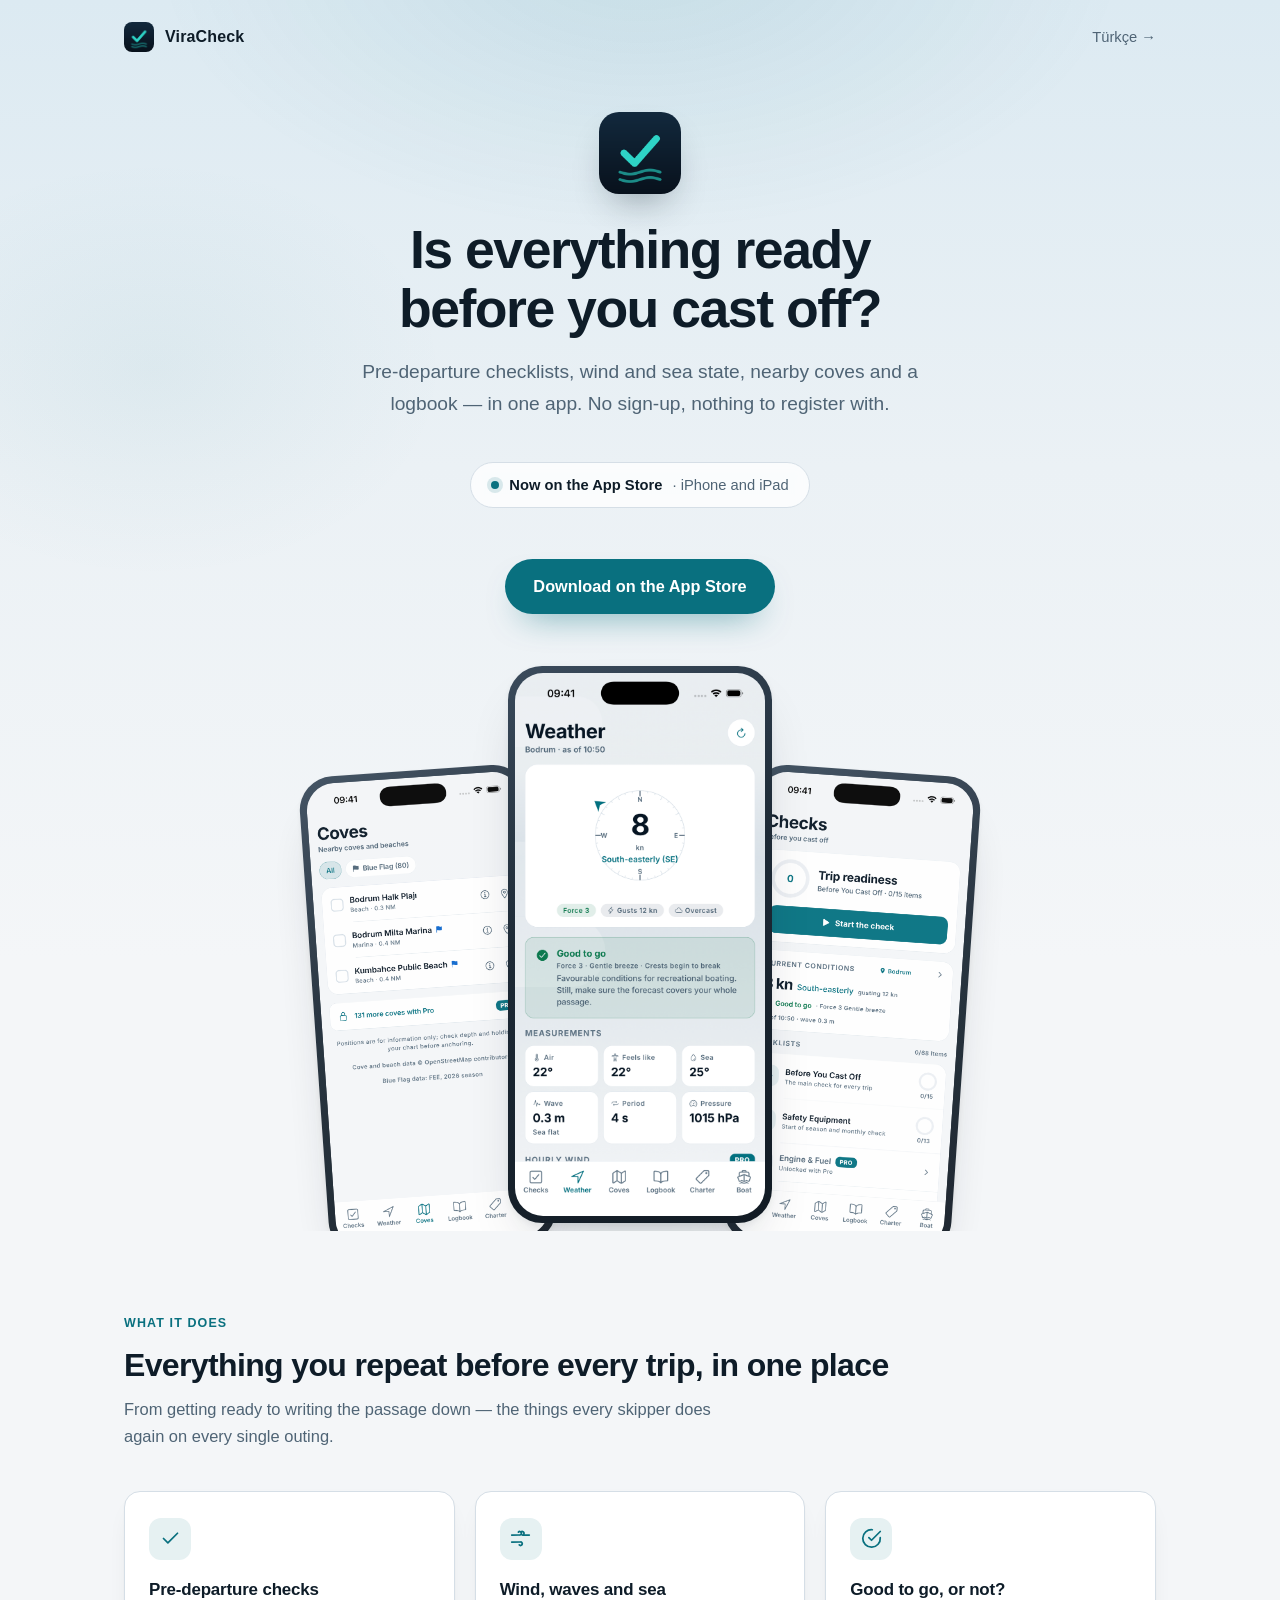
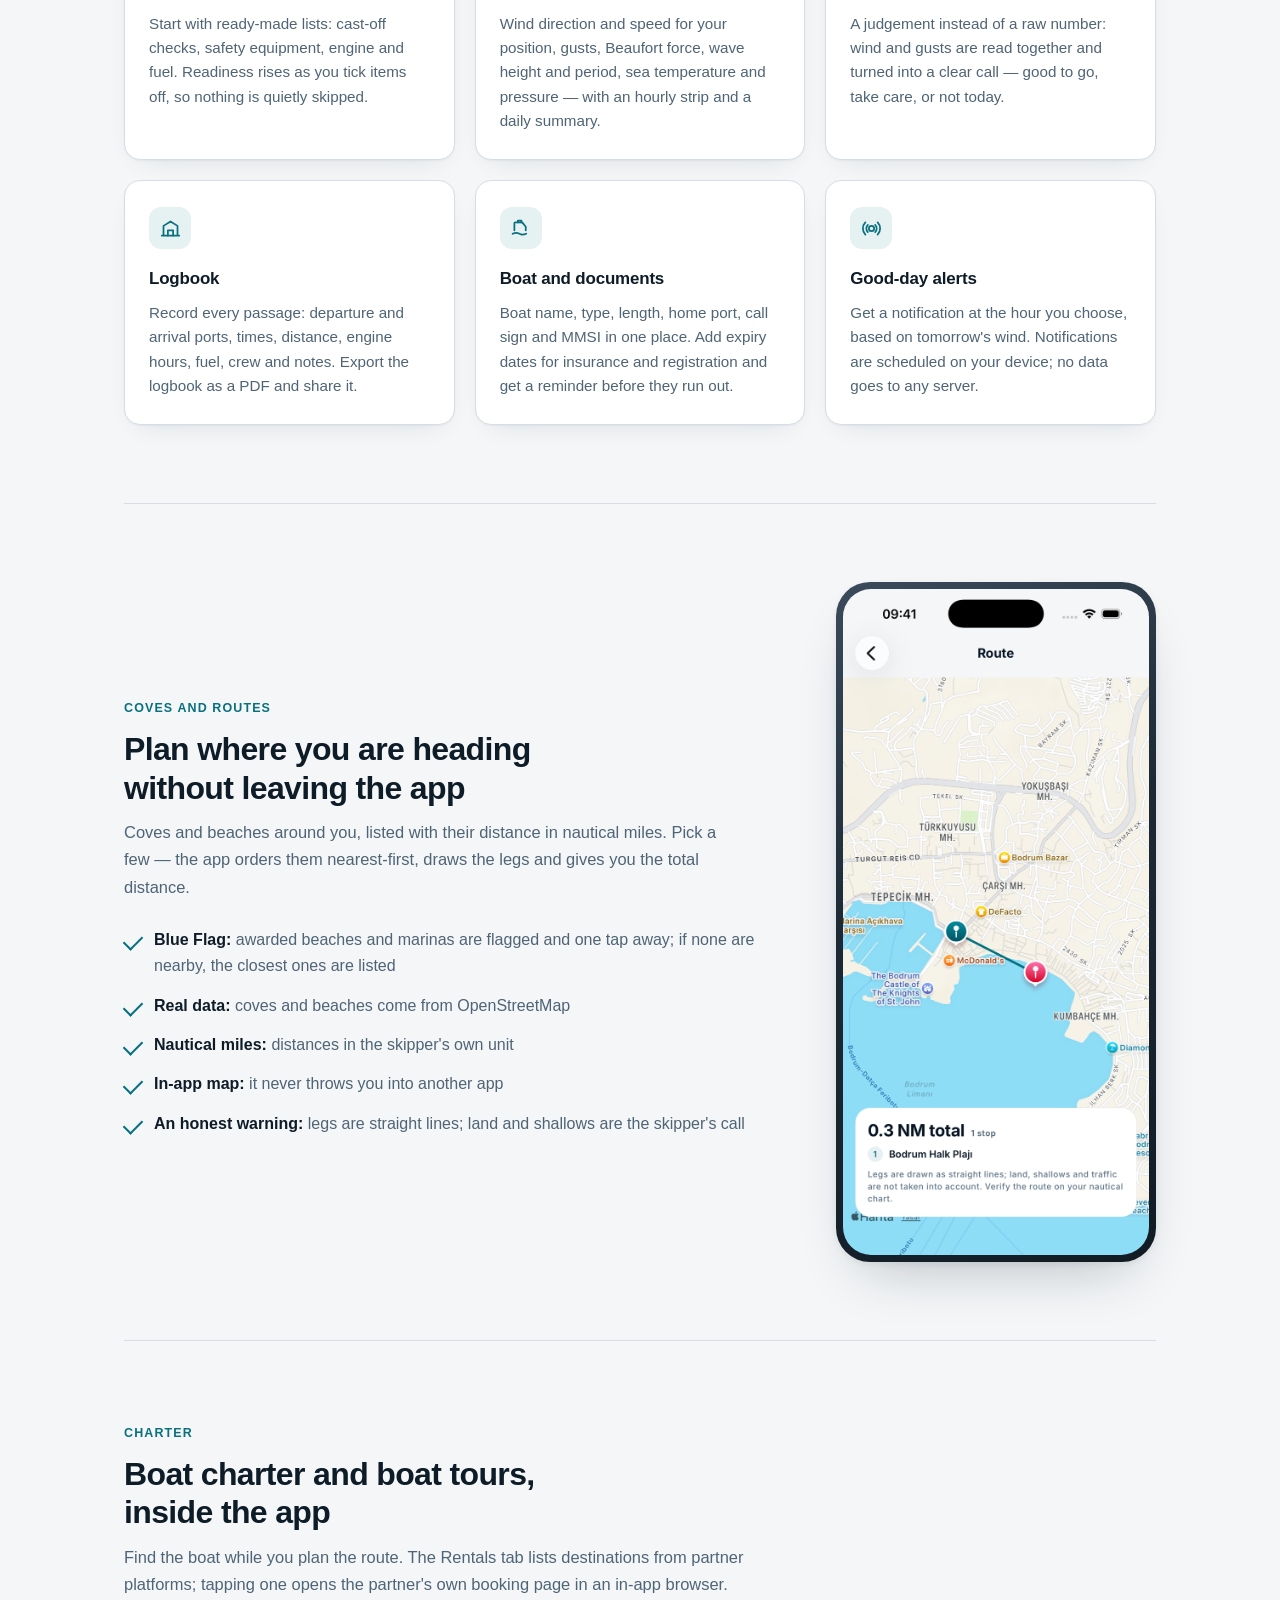
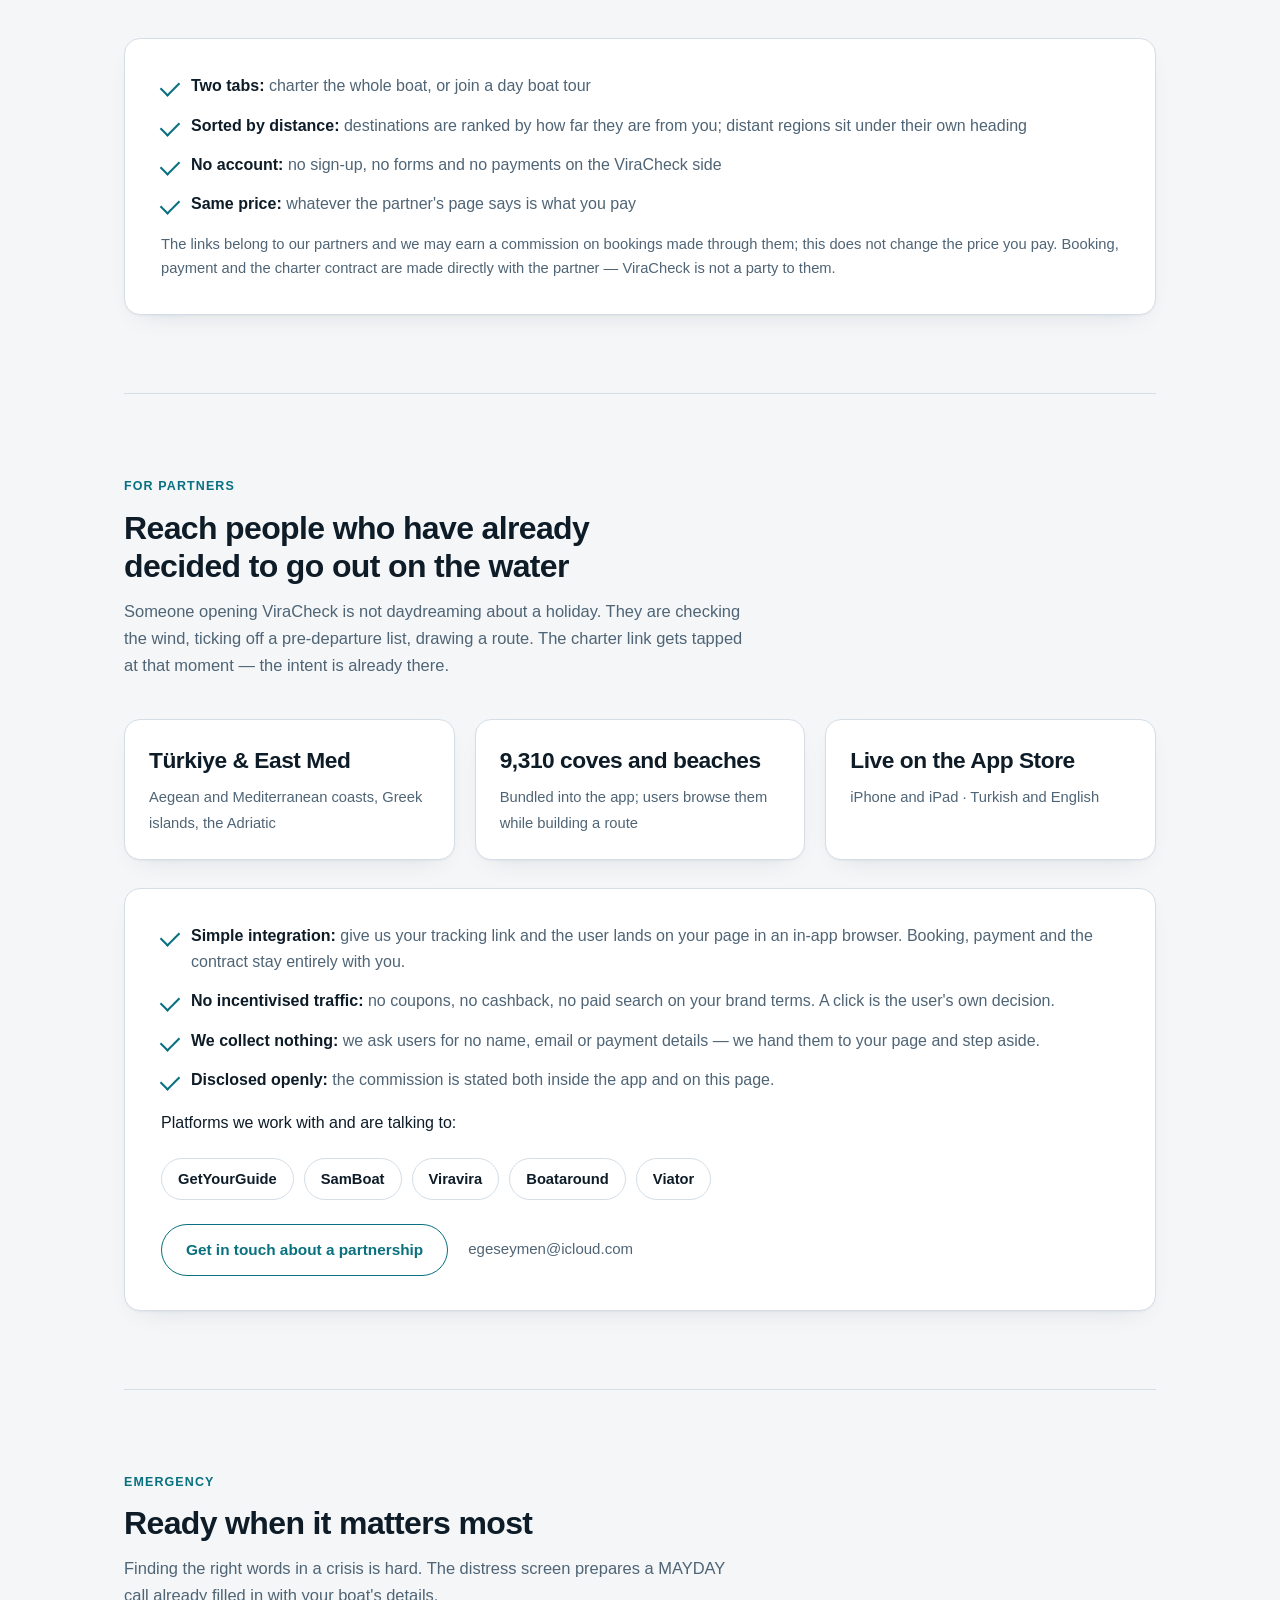
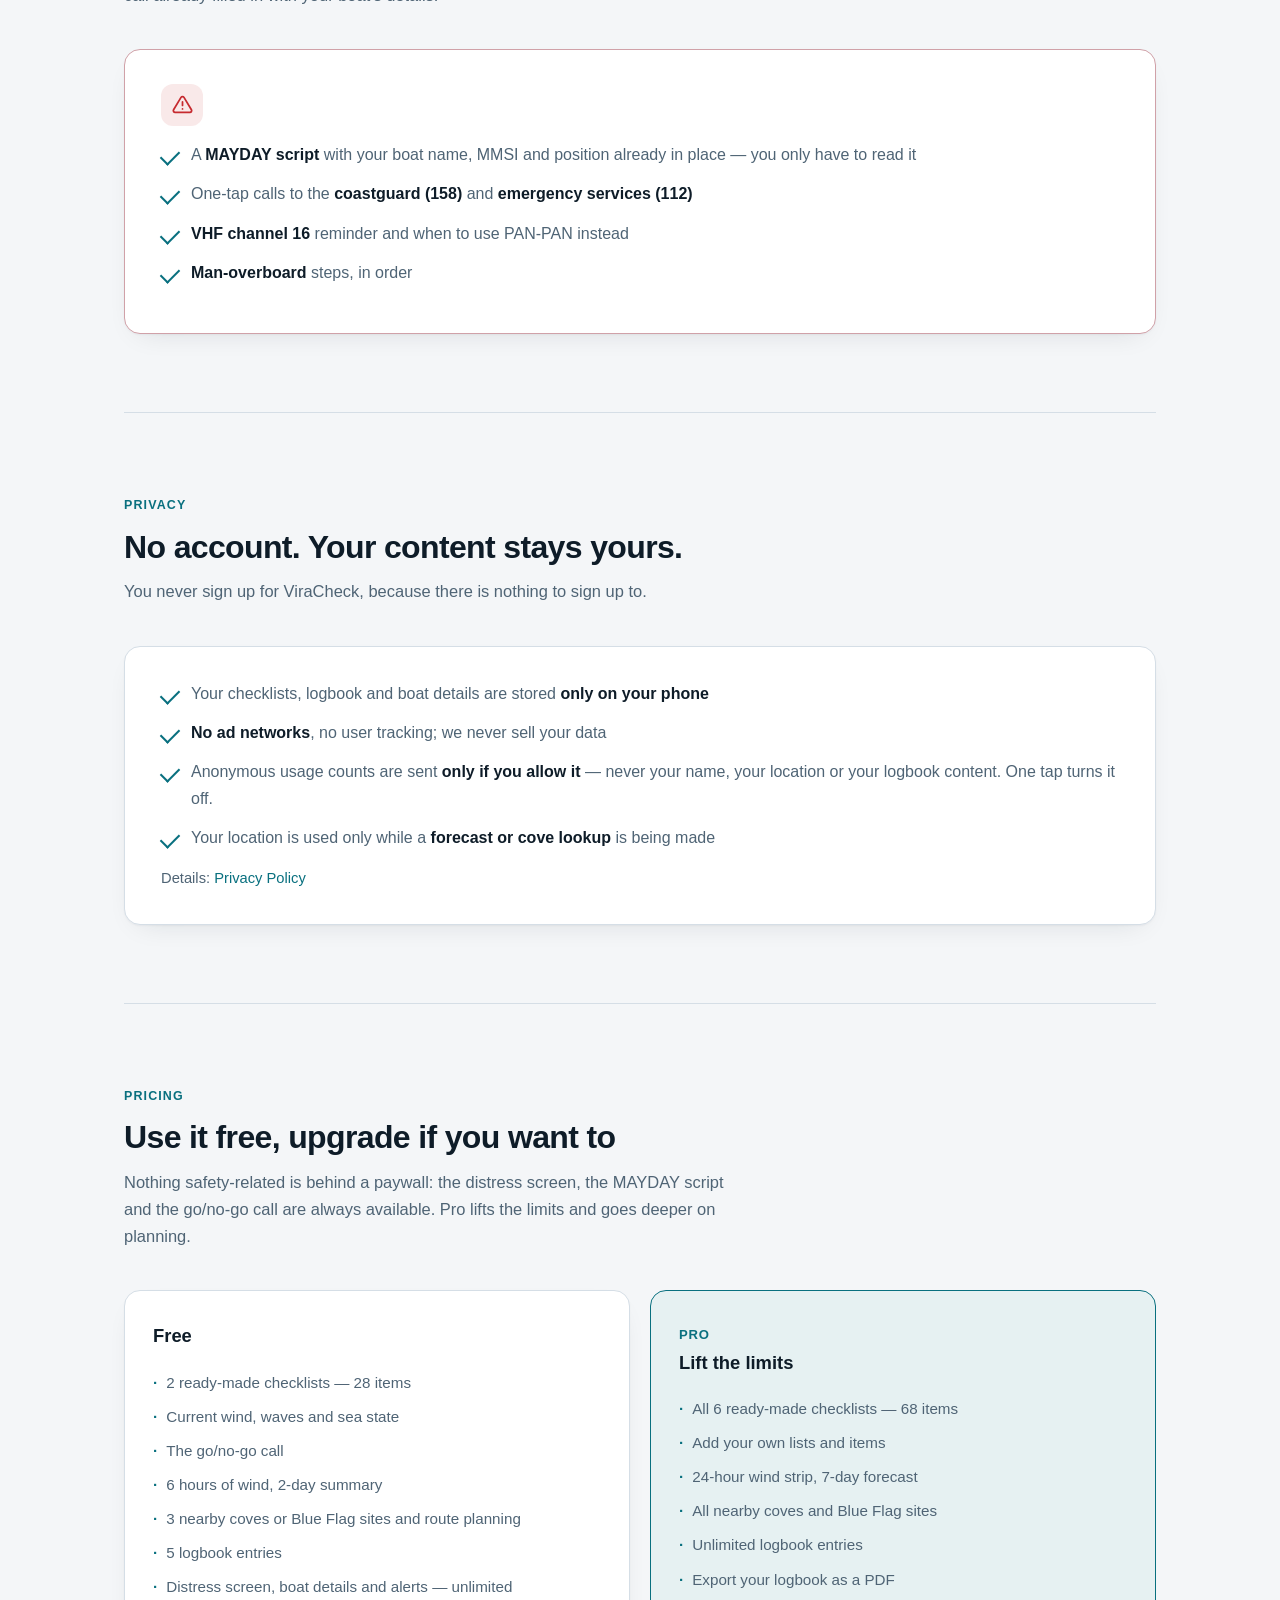
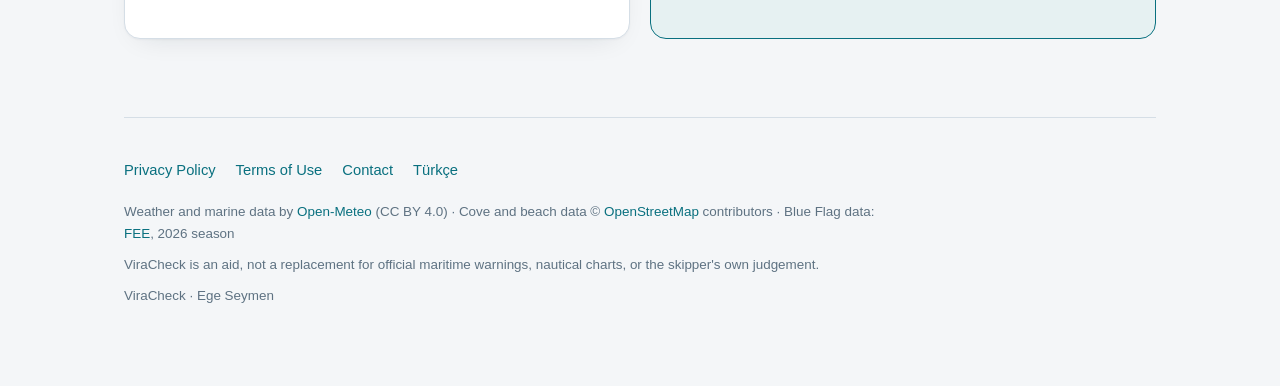
==== index-en.html @ 9d19cf75 "Site beyaz temaya geçti; kiralama canlı, iş ortaklığı bölümü eklendi Uygulamanın birincil teması art" ====
<!doctype html>
<html lang="en">
<head>
<meta charset="utf-8">
<meta name="viewport" content="width=device-width, initial-scale=1">
<title>ViraCheck — Your boating companion</title>
<meta name="description" content="Pre-departure checklists, wind and sea state, nearby coves, Blue Flag sites and a logbook. No account — your content stays on your device.">
<link rel="canonical" href="https://egesey.github.io/viracheck/index-en.html">
<link rel="icon" href="favicon.png" type="image/png">
<link rel="apple-touch-icon" href="icon.png">
<meta name="theme-color" content="#F4F6F8">
<!-- Impact iş ortağı ağı site doğrulaması. -->
<meta name='impact-site-verification' value='7d20c3fe-10fc-4278-ba26-3518eeddc6a9'>
<meta property="og:title" content="ViraCheck — Your boating companion">
<meta property="og:description" content="Is everything ready before you cast off? Checklists, marine weather, coves and a logbook.">
<meta property="og:type" content="website">
<meta property="og:url" content="https://egesey.github.io/viracheck/index-en.html">
<meta property="og:image" content="https://egesey.github.io/viracheck/icon.png">
<link rel="stylesheet" href="site.css?v=5">
</head>
<body>

<div class="hero">
  <div class="wrap">
    <nav class="nav">
      <span class="brand"><img src="icon.png" alt=""> ViraCheck</span>
      <a href="index.html">Türkçe →</a>
    </nav>

    <div class="hero-inner">
      <img class="mark" src="icon.png" alt="ViraCheck app icon" width="82" height="82">
      <h1>Is everything ready<br>before you cast off?</h1>
      <p class="lead">
        Pre-departure checklists, wind and sea state, nearby coves and a
        logbook — in one app. No sign-up, nothing to register with.
      </p>
      <p class="pill"><span class="dot"></span><b>Now on the App Store</b> · iPhone and iPad</p>
      <p><a class="store-btn" href="https://apps.apple.com/app/id6806044930">Download on the App Store</a></p>

      <div class="stage">
        <div class="phone side left">
          <img src="screens/en/koylar.png?v=2" alt="Coves screen listing nearby coves, beaches and Blue Flag marinas with distances" width="720" height="1565">
        </div>
        <div class="phone center">
          <img src="screens/en/hava.png" alt="Weather screen with the wind dial, Beaufort force and sea state" width="720" height="1565">
        </div>
        <div class="phone side right">
          <img src="screens/en/kontrol.png" alt="Checks screen showing trip readiness and checklists" width="720" height="1565">
        </div>
      </div>
    </div>
  </div>
</div>

<div class="wrap">

<section id="features">
  <p class="eyebrow">What it does</p>
  <h2>Everything you repeat before every trip, in one place</h2>
  <p class="sub">
    From getting ready to writing the passage down — the things every skipper
    does again on every single outing.
  </p>

  <div class="grid">
    <div class="feature">
      <div class="icon"><svg viewBox="0 0 24 24"><path d="M20 6 9 17l-5-5"/></svg></div>
      <h3>Pre-departure checks</h3>
      <p>
        Start with ready-made lists: cast-off checks, safety equipment, engine
        and fuel. Readiness rises as you tick items off, so nothing is quietly
        skipped.
      </p>
    </div>

    <div class="feature">
      <div class="icon"><svg viewBox="0 0 24 24"><path d="M9.6 4.6A2 2 0 1 1 11 8H2m8.6 11.4A2 2 0 1 0 12 16H2m10.6-11.4A2 2 0 1 1 14 8h8"/></svg></div>
      <h3>Wind, waves and sea</h3>
      <p>
        Wind direction and speed for your position, gusts, Beaufort force, wave
        height and period, sea temperature and pressure — with an hourly strip
        and a daily summary.
      </p>
    </div>

    <div class="feature">
      <div class="icon"><svg viewBox="0 0 24 24"><path d="M22 11.1A10 10 0 1 1 12.9 2"/><path d="m9 11 3 3L22 4"/></svg></div>
      <h3>Good to go, or not?</h3>
      <p>
        A judgement instead of a raw number: wind and gusts are read together
        and turned into a clear call — good to go, take care, or not today.
      </p>
    </div>

    <div class="feature">
      <div class="icon"><svg viewBox="0 0 24 24"><path d="M2 20h20M4 20V9l8-5 8 5v11"/><path d="M9 20v-6h6v6"/></svg></div>
      <h3>Logbook</h3>
      <p>
        Record every passage: departure and arrival ports, times, distance,
        engine hours, fuel, crew and notes. Export the logbook as a PDF and
        share it.
      </p>
    </div>

    <div class="feature">
      <div class="icon"><svg viewBox="0 0 24 24"><path d="M3 18s2-1 4.5-1 4 2 6.5 2 4.5-1 4.5-1"/><path d="M5 14V6a1 1 0 0 1 1-1h8l4 5v4"/><path d="M9 5V3h4v2"/></svg></div>
      <h3>Boat and documents</h3>
      <p>
        Boat name, type, length, home port, call sign and MMSI in one place. Add
        expiry dates for insurance and registration and get a reminder before
        they run out.
      </p>
    </div>

    <div class="feature">
      <div class="icon"><svg viewBox="0 0 24 24"><circle cx="12" cy="12" r="3"/><path d="M16.2 7.8a6 6 0 0 1 0 8.4M7.8 16.2a6 6 0 0 1 0-8.4M19 5a10 10 0 0 1 0 14M5 19A10 10 0 0 1 5 5"/></svg></div>
      <h3>Good-day alerts</h3>
      <p>
        Get a notification at the hour you choose, based on tomorrow's wind.
        Notifications are scheduled on your device; no data goes to any server.
      </p>
    </div>
  </div>
</section>

<section id="coves">
  <div class="split">
    <div>
      <p class="eyebrow">Coves and routes</p>
      <h2>Plan where you are heading<br>without leaving the app</h2>
      <p class="sub" style="margin-bottom:0">
        Coves and beaches around you, listed with their distance in nautical
        miles. Pick a few — the app orders them nearest-first, draws the legs
        and gives you the total distance.
      </p>
      <ul class="checks">
        <li><strong>Blue Flag:</strong> awarded beaches and marinas are flagged and one tap away; if none are nearby, the closest ones are listed</li>
        <li><strong>Real data:</strong> coves and beaches come from OpenStreetMap</li>
        <li><strong>Nautical miles:</strong> distances in the skipper's own unit</li>
        <li><strong>In-app map:</strong> it never throws you into another app</li>
        <li><strong>An honest warning:</strong> legs are straight lines; land and shallows are the skipper's call</li>
      </ul>
    </div>
    <div class="phone">
      <img src="screens/en/rota.png" alt="Route screen showing the drawn route between selected coves and the total distance" width="720" height="1565" loading="lazy">
    </div>
  </div>
</section>

<section id="charter">
  <p class="eyebrow">Charter</p>
  <h2>Boat charter and boat tours,<br>inside the app</h2>
  <p class="sub">
    Find the boat while you plan the route. The Rentals tab lists destinations
    from partner platforms; tapping one opens the partner's own booking page in
    an in-app browser.
  </p>
  <div class="panel">
    <ul class="checks" style="margin-top:0">
      <li><strong>Two tabs:</strong> charter the whole boat, or join a day boat tour</li>
      <li><strong>Sorted by distance:</strong> destinations are ranked by how far they are from you; distant regions sit under their own heading</li>
      <li><strong>No account:</strong> no sign-up, no forms and no payments on the ViraCheck side</li>
      <li><strong>Same price:</strong> whatever the partner's page says is what you pay</li>
    </ul>
    <p style="margin:14px 0 0;font-size:.92rem;color:var(--muted)">
      The links belong to our partners and we may earn a commission on bookings made
      through them; this does not change the price you pay. Booking, payment and the
      charter contract are made directly with the partner — ViraCheck is not a party to them.
    </p>
  </div>
</section>

<section id="partners">
  <p class="eyebrow">For partners</p>
  <h2>Reach people who have already<br>decided to go out on the water</h2>
  <p class="sub">
    Someone opening ViraCheck is not daydreaming about a holiday. They are
    checking the wind, ticking off a pre-departure list, drawing a route. The
    charter link gets tapped at that moment — the intent is already there.
  </p>

  <div class="partner-grid">
    <div class="stat">
      <b>Türkiye &amp; East Med</b>
      <span>Aegean and Mediterranean coasts, Greek islands, the Adriatic</span>
    </div>
    <div class="stat">
      <b>9,310 coves and beaches</b>
      <span>Bundled into the app; users browse them while building a route</span>
    </div>
    <div class="stat">
      <b>Live on the App Store</b>
      <span>iPhone and iPad · Turkish and English</span>
    </div>
  </div>

  <div class="panel" style="margin-top:28px">
    <ul class="checks" style="margin-top:0">
      <li><strong>Simple integration:</strong> give us your tracking link and the user lands on your page in an in-app browser. Booking, payment and the contract stay entirely with you.</li>
      <li><strong>No incentivised traffic:</strong> no coupons, no cashback, no paid search on your brand terms. A click is the user's own decision.</li>
      <li><strong>We collect nothing:</strong> we ask users for no name, email or payment details — we hand them to your page and step aside.</li>
      <li><strong>Disclosed openly:</strong> the commission is stated both inside the app and on this page.</li>
    </ul>
    <p style="margin:16px 0 0">Platforms we work with and are talking to:</p>
    <ul class="brands">
      <li><b>GetYourGuide</b></li>
      <li><b>SamBoat</b></li>
      <li><b>Viravira</b></li>
      <li><b>Boataround</b></li>
      <li><b>Viator</b></li>
    </ul>
    <div class="partner-cta">
      <a class="btn-ghost" href="mailto:egeseymen@icloud.com?subject=ViraCheck%20--%20partnership">Get in touch about a partnership</a>
      <span style="color:var(--muted);font-size:.94rem">egeseymen@icloud.com</span>
    </div>
  </div>
</section>

<section id="emergency">
  <p class="eyebrow">Emergency</p>
  <h2>Ready when it matters most</h2>
  <p class="sub">
    Finding the right words in a crisis is hard. The distress screen prepares a
    MAYDAY call already filled in with your boat's details.
  </p>
  <div class="panel alert">
    <div class="icon"><svg viewBox="0 0 24 24"><path d="M12 9v4m0 4h.01M10.3 3.9 1.8 18a2 2 0 0 0 1.7 3h17a2 2 0 0 0 1.7-3L13.7 3.9a2 2 0 0 0-3.4 0Z"/></svg></div>
    <ul class="checks" style="margin-top:0">
      <li>A <strong>MAYDAY script</strong> with your boat name, MMSI and position already in place — you only have to read it</li>
      <li>One-tap calls to the <strong>coastguard (158)</strong> and <strong>emergency services (112)</strong></li>
      <li><strong>VHF channel 16</strong> reminder and when to use PAN-PAN instead</li>
      <li><strong>Man-overboard</strong> steps, in order</li>
    </ul>
  </div>
</section>

<section id="privacy">
  <p class="eyebrow">Privacy</p>
  <h2>No account. Your content stays yours.</h2>
  <p class="sub">
    You never sign up for ViraCheck, because there is nothing to sign up to.
  </p>
  <div class="panel">
    <ul class="checks" style="margin-top:0">
      <li>Your checklists, logbook and boat details are stored <strong>only on your phone</strong></li>
      <li><strong>No ad networks</strong>, no user tracking; we never sell your data</li>
      <li>Anonymous usage counts are sent <strong>only if you allow it</strong> — never your name, your location or your logbook content. One tap turns it off.</li>
      <li>Your location is used only while a <strong>forecast or cove lookup</strong> is being made</li>
    </ul>
    <p style="margin:14px 0 0;font-size:.92rem;color:var(--muted)">
      Details: <a href="privacy-en.html">Privacy Policy</a>
    </p>
  </div>
</section>

<section id="pricing">
  <p class="eyebrow">Pricing</p>
  <h2>Use it free, upgrade if you want to</h2>
  <p class="sub">
    Nothing safety-related is behind a paywall: the distress screen, the MAYDAY
    script and the go/no-go call are always available. Pro lifts the limits and
    goes deeper on planning.
  </p>
  <div class="plans">
    <div class="plan">
      <h3>Free</h3>
      <ul>
        <li>2 ready-made checklists — 28 items</li>
        <li>Current wind, waves and sea state</li>
        <li>The go/no-go call</li>
        <li>6 hours of wind, 2-day summary</li>
        <li>3 nearby coves or Blue Flag sites and route planning</li>
        <li>5 logbook entries</li>
        <li>Distress screen, boat details and alerts — unlimited</li>
      </ul>
    </div>
    <div class="plan pro">
      <span class="tag">Pro</span>
      <h3>Lift the limits</h3>
      <ul>
        <li>All 6 ready-made checklists — 68 items</li>
        <li>Add your own lists and items</li>
        <li>24-hour wind strip, 7-day forecast</li>
        <li>All nearby coves and Blue Flag sites</li>
        <li>Unlimited logbook entries</li>
        <li>Export your logbook as a PDF</li>
      </ul>
    </div>
  </div>
</section>

<footer>
  <p class="links">
    <a href="privacy-en.html">Privacy Policy</a>
    <a href="https://www.apple.com/legal/internet-services/itunes/dev/stdeula/">Terms of Use</a>
    <a href="mailto:egeseymen@icloud.com">Contact</a>
    <a href="index.html">Türkçe</a>
  </p>
  <p class="fine">
    Weather and marine data by <a href="https://open-meteo.com">Open-Meteo</a> (CC BY 4.0) ·
    Cove and beach data © <a href="https://www.openstreetmap.org">OpenStreetMap</a> contributors ·
    Blue Flag data: <a href="https://www.blueflag.global">FEE</a>, 2026 season
  </p>
  <p class="fine">
    ViraCheck is an aid, not a replacement for official maritime warnings,
    nautical charts, or the skipper's own judgement.
  </p>
  <p class="fine">ViraCheck · Ege Seymen</p>
</footer>

</div>
</body>
</html>
---- site.css ----
/* ViraCheck — tanıtım sitesi
 *
 * Renkler uygulamanın kendi paletinden gelir (src/theme.ts → lightColors).
 * Uygulamanın birincil teması beyaz; gece modu kullanıcının açtığı bir
 * seçenek. Site de bu yüzden beyaz ve sistem temasını TAKİP ETMEZ: siteyi
 * görüp uygulamayı indiren kişi aynı görünümle karşılaşsın.
 *
 * Marka turkuazı (#2ED3C6) beyaz üzerinde 1.7:1 kalıyor, yani okunmuyor;
 * vurgu bu yüzden aynı ailenin koyu tonu (#09707F, beyaz üzerinde 5.78:1).
 * Uygulamadaki palet de aynı sebeple böyle.
 */

:root{
  color-scheme:light;
  --bg:#F4F6F8; --fg:#0E1C28; --muted:#4F6475; --faint:#5E7282; --line:#D5DEE6;
  --accent:#09707F; --accent-soft:#E6F1F2; --card:#FFFFFF;
  --on-accent:#FFFFFF; --danger:#C62A2F;
  --radius:16px;
  /* Beyaz zeminde kartları ayırmak için kenarlık tek başına zayıf kalıyor;
   * çok yumuşak bir gölge derinliği veriyor. */
  --golge:0 1px 2px rgba(14,28,40,.04), 0 10px 28px -16px rgba(14,28,40,.16);
  --golge-guclu:0 2px 6px rgba(14,28,40,.06), 0 28px 60px -28px rgba(14,28,40,.30);
}

*{box-sizing:border-box}
html{scroll-behavior:smooth}
body{
  margin:0; background:var(--bg); color:var(--fg);
  font:16px/1.65 -apple-system,BlinkMacSystemFont,"Segoe UI",Roboto,Helvetica,Arial,sans-serif;
  -webkit-text-size-adjust:100%; -webkit-font-smoothing:antialiased;
}
a{color:var(--accent); text-decoration:none; overflow-wrap:anywhere}
a:hover{text-decoration:underline}
.wrap{max-width:1080px; margin:0 auto; padding:0 24px}

/* ------------------------------------------------------------ kahraman */

.hero{
  position:relative; overflow:hidden;
  /* Uygulamanın açık temadaki gökyüzü zemini: üstte soluk deniz mavisi,
   * aşağı doğru sayfa zeminine sönüyor. */
  background:linear-gradient(180deg,#DCEAF2 0%,#EBF1F5 38%,var(--bg) 78%);
  color:var(--fg);
}
.hero::before{
  content:""; position:absolute; inset:0; pointer-events:none;
  background:
    radial-gradient(760px 440px at 50% -4%, rgba(9,112,127,.10), transparent 64%),
    radial-gradient(420px 300px at 12% 30%, rgba(9,112,127,.05), transparent 70%);
}
.hero > *{position:relative}

.nav{
  display:flex; align-items:center; justify-content:space-between;
  gap:16px; padding:22px 0;
}
.brand{display:flex; align-items:center; gap:11px; font-weight:700; letter-spacing:.01em}
.brand img{width:30px; height:30px; border-radius:8px; display:block}
.nav a{color:var(--muted); font-size:.92rem}
.nav a:hover{color:var(--accent)}

.hero-inner{text-align:center; padding:38px 0 0}
.hero .mark{
  width:82px; height:82px; border-radius:20px; display:block; margin:0 auto 26px;
  box-shadow:0 18px 38px -16px rgba(14,28,40,.45);
}
.hero h1{
  font-size:clamp(2rem, 5.2vw, 3.35rem); line-height:1.1;
  letter-spacing:-.028em; margin:0 0 18px; font-weight:700;
}
.hero .lead{
  font-size:clamp(1.02rem, 1.8vw, 1.2rem); color:var(--muted);
  max-width:600px; margin:0 auto 28px;
}
.pill{
  display:inline-flex; align-items:center; gap:10px;
  border:1px solid var(--line); background:rgba(255,255,255,.76);
  border-radius:999px; padding:10px 20px; font-size:.92rem;
  color:var(--muted); backdrop-filter:blur(6px);
}
.pill b{color:var(--fg); font-weight:600}
.store-btn{
  display:inline-block; margin-top:20px; padding:14px 28px; border-radius:999px;
  background:var(--accent); color:var(--on-accent); font-weight:700; font-size:1.02rem;
  box-shadow:0 16px 34px -18px rgba(9,112,127,.75);
}
.store-btn:hover{filter:brightness(1.08); text-decoration:none}

.pill .dot{
  width:8px; height:8px; border-radius:50%; background:var(--accent);
  box-shadow:0 0 0 4px rgba(9,112,127,.14);
}

/* ------------------------------------------------------- cihaz çerçevesi */

/* Çerçeve koyu kalıyor: gerçek telefonun kasası koyu ve açık zeminde
 * ekranın nerede bittiğini ancak o ayırıyor. */
.phone{
  border-radius:34px; padding:7px;
  background:linear-gradient(155deg,#3b4b5c 0%,#1d2a36 42%,#121b24 100%);
  box-shadow:var(--golge-guclu);
}
.phone img{display:block; width:100%; height:auto; border-radius:28px}

/* Kahramandaki üçlü diziliş: ortadaki önde ve büyük, yanlar geride.
 * Telefonlar bölümün altından taşar; sert kesik yerine zemine karışsınlar
 * diye alta bir geçiş serilir (::after). */
.stage{
  position:relative;
  display:flex; align-items:flex-end; justify-content:center;
  gap:0; margin:52px 0 0; padding-bottom:8px;
}
.stage::after{
  content:""; position:absolute; left:-40px; right:-40px; bottom:0;
  height:150px; pointer-events:none;
  background:linear-gradient(180deg, rgba(244,246,248,0) 0%, var(--bg) 84%);
}
.stage .phone{width:264px; flex:none}
.stage .side{width:228px; opacity:.94}
.stage .left{transform:translateX(34px) translateY(26px) rotate(-4deg); z-index:1}
.stage .right{transform:translateX(-34px) translateY(26px) rotate(4deg); z-index:1}
.stage .center{z-index:2}

/* ------------------------------------------------------------- bölümler */

section{padding:78px 0}
section + section{border-top:1px solid var(--line)}
.eyebrow{
  display:inline-block; font-size:.78rem; font-weight:700; letter-spacing:.09em;
  text-transform:uppercase; color:var(--accent); margin:0 0 12px;
}
h2{font-size:clamp(1.5rem, 3vw, 2rem); line-height:1.2; letter-spacing:-.02em; margin:0 0 12px}
.sub{color:var(--muted); margin:0 0 40px; max-width:620px; font-size:1.03rem}

.grid{display:grid; grid-template-columns:repeat(3,1fr); gap:20px}
.feature{
  background:var(--card); border:1px solid var(--line);
  border-radius:var(--radius); padding:26px 24px; box-shadow:var(--golge);
}
.icon{
  width:42px; height:42px; border-radius:12px; margin-bottom:16px;
  background:var(--accent-soft); color:var(--accent);
  display:flex; align-items:center; justify-content:center;
}
.icon svg{width:21px; height:21px; stroke:currentColor; fill:none;
  stroke-width:2; stroke-linecap:round; stroke-linejoin:round}
.feature h3{margin:0 0 8px; font-size:1.06rem; letter-spacing:-.01em}
.feature p{margin:0; color:var(--muted); font-size:.95rem; line-height:1.6}

/* ------------------------------------------------------- ikili gösterim */

.split{display:grid; grid-template-columns:1fr 320px; gap:64px; align-items:center}
.split .phone{width:100%}
.checks{list-style:none; margin:26px 0 0; padding:0}
.checks li{
  position:relative; padding-left:30px; margin-bottom:13px; color:var(--muted);
}
.checks li::before{
  content:""; position:absolute; left:0; top:.5em;
  width:16px; height:9px; border-left:2.5px solid var(--accent);
  border-bottom:2.5px solid var(--accent); transform:rotate(-45deg);
}
.checks strong{color:var(--fg); font-weight:600}

/* --------------------------------------------------------------- panel */

.panel{
  background:var(--card); border:1px solid var(--line);
  border-radius:var(--radius); padding:34px 36px; box-shadow:var(--golge);
}
.panel.alert{border-color:color-mix(in srgb, var(--danger) 34%, var(--line))}
.panel.alert .icon{background:rgba(198,42,47,.10); color:var(--danger)}

/* ------------------------------------------------- iş ortaklığı bölümü */

/* Reklamveren ağları (Awin, doğrudan ortaklıklar) başvuruyu değerlendirirken
 * bu bölüme bakıyor: kitle kim, entegrasyon nasıl çalışıyor, kime yazılır. */
.partner-grid{display:grid; grid-template-columns:repeat(3,1fr); gap:20px; margin-top:28px}
.stat{
  background:var(--card); border:1px solid var(--line); border-radius:var(--radius);
  padding:22px 24px; box-shadow:var(--golge);
}
.stat b{display:block; font-size:1.42rem; letter-spacing:-.02em; margin-bottom:4px}
.stat span{color:var(--muted); font-size:.92rem}
.partner-cta{
  margin-top:24px; display:flex; flex-wrap:wrap; gap:12px 20px; align-items:center;
}
.btn-ghost{
  display:inline-block; padding:12px 24px; border-radius:999px;
  border:1px solid var(--accent); color:var(--accent); font-weight:600; font-size:.96rem;
}
.btn-ghost:hover{background:var(--accent-soft); text-decoration:none}

/* Ortak markaları — tek sıra, sade. */
.brands{
  display:flex; flex-wrap:wrap; gap:10px; margin:22px 0 0; padding:0; list-style:none;
}
.brands li{
  border:1px solid var(--line); background:var(--card); border-radius:999px;
  padding:8px 16px; font-size:.92rem; color:var(--muted);
}
.brands li b{color:var(--fg); font-weight:600}

/* ----------------------------------------------------------- fiyatlama */

.plans{display:grid; grid-template-columns:repeat(2,1fr); gap:20px}
.plan{
  border:1px solid var(--line); border-radius:var(--radius);
  padding:30px 28px; background:var(--card); box-shadow:var(--golge);
}
.plan.pro{border-color:var(--accent); background:var(--accent-soft); box-shadow:none}
.plan h3{margin:0 0 6px; font-size:1.15rem}
.plan .tag{font-size:.82rem; color:var(--accent); font-weight:700; letter-spacing:.06em; text-transform:uppercase}
.plan ul{list-style:none; margin:18px 0 0; padding:0; color:var(--muted); font-size:.95rem}
.plan li{margin-bottom:9px}
.plan li::before{content:"·"; color:var(--accent); font-weight:700; margin-right:9px}

/* -------------------------------------------------------------- altlık */

footer{
  border-top:1px solid var(--line); padding:40px 0 70px;
  color:var(--muted); font-size:.92rem;
}
footer .links{margin:0 0 18px; display:flex; flex-wrap:wrap; gap:8px 20px}
.fine{font-size:.84rem; margin:0 0 9px; color:var(--faint); max-width:760px}

/* --------------------------------------------------------------- dar ekran */

@media (max-width:900px){
  .grid, .partner-grid{grid-template-columns:repeat(2,1fr)}
  .split{grid-template-columns:1fr; gap:38px}
  .split .phone{width:270px; margin:0 auto}
}
@media (max-width:680px){
  section{padding:56px 0}
  .grid, .plans, .partner-grid{grid-template-columns:1fr}
  .panel{padding:26px 22px}

  /* Dar ekranda da üç telefon birden görünsün. Kartlar küçülüp birbirine
   * sokuluyor: `translateX` yalnızca görüntüyü kaydırır, yerleşim genişliğini
   * değiştirmez — bu yüzden satırın taşmaması için negatif kenar boşluğu
   * gerekiyor. Toplam genişlik 336px; 384px ve üzeri ekranlara sığar. */
  .stage{margin-top:40px}
  .stage .phone{width:168px; padding:5px; border-radius:24px}
  .stage .phone img{border-radius:20px}
  .stage .side{width:140px}
  .stage .left{margin-right:-56px; transform:translateY(18px) rotate(-4deg)}
  .stage .right{margin-left:-56px; transform:translateY(18px) rotate(4deg)}
  .stage::after{height:110px}
}

/* iPhone SE / mini genişliği: bir kademe daha küçült, toplam 300px. */
@media (max-width:400px){
  .stage .phone{width:150px}
  .stage .side{width:125px}
  .stage .left{margin-right:-50px}
  .stage .right{margin-left:-50px}
}
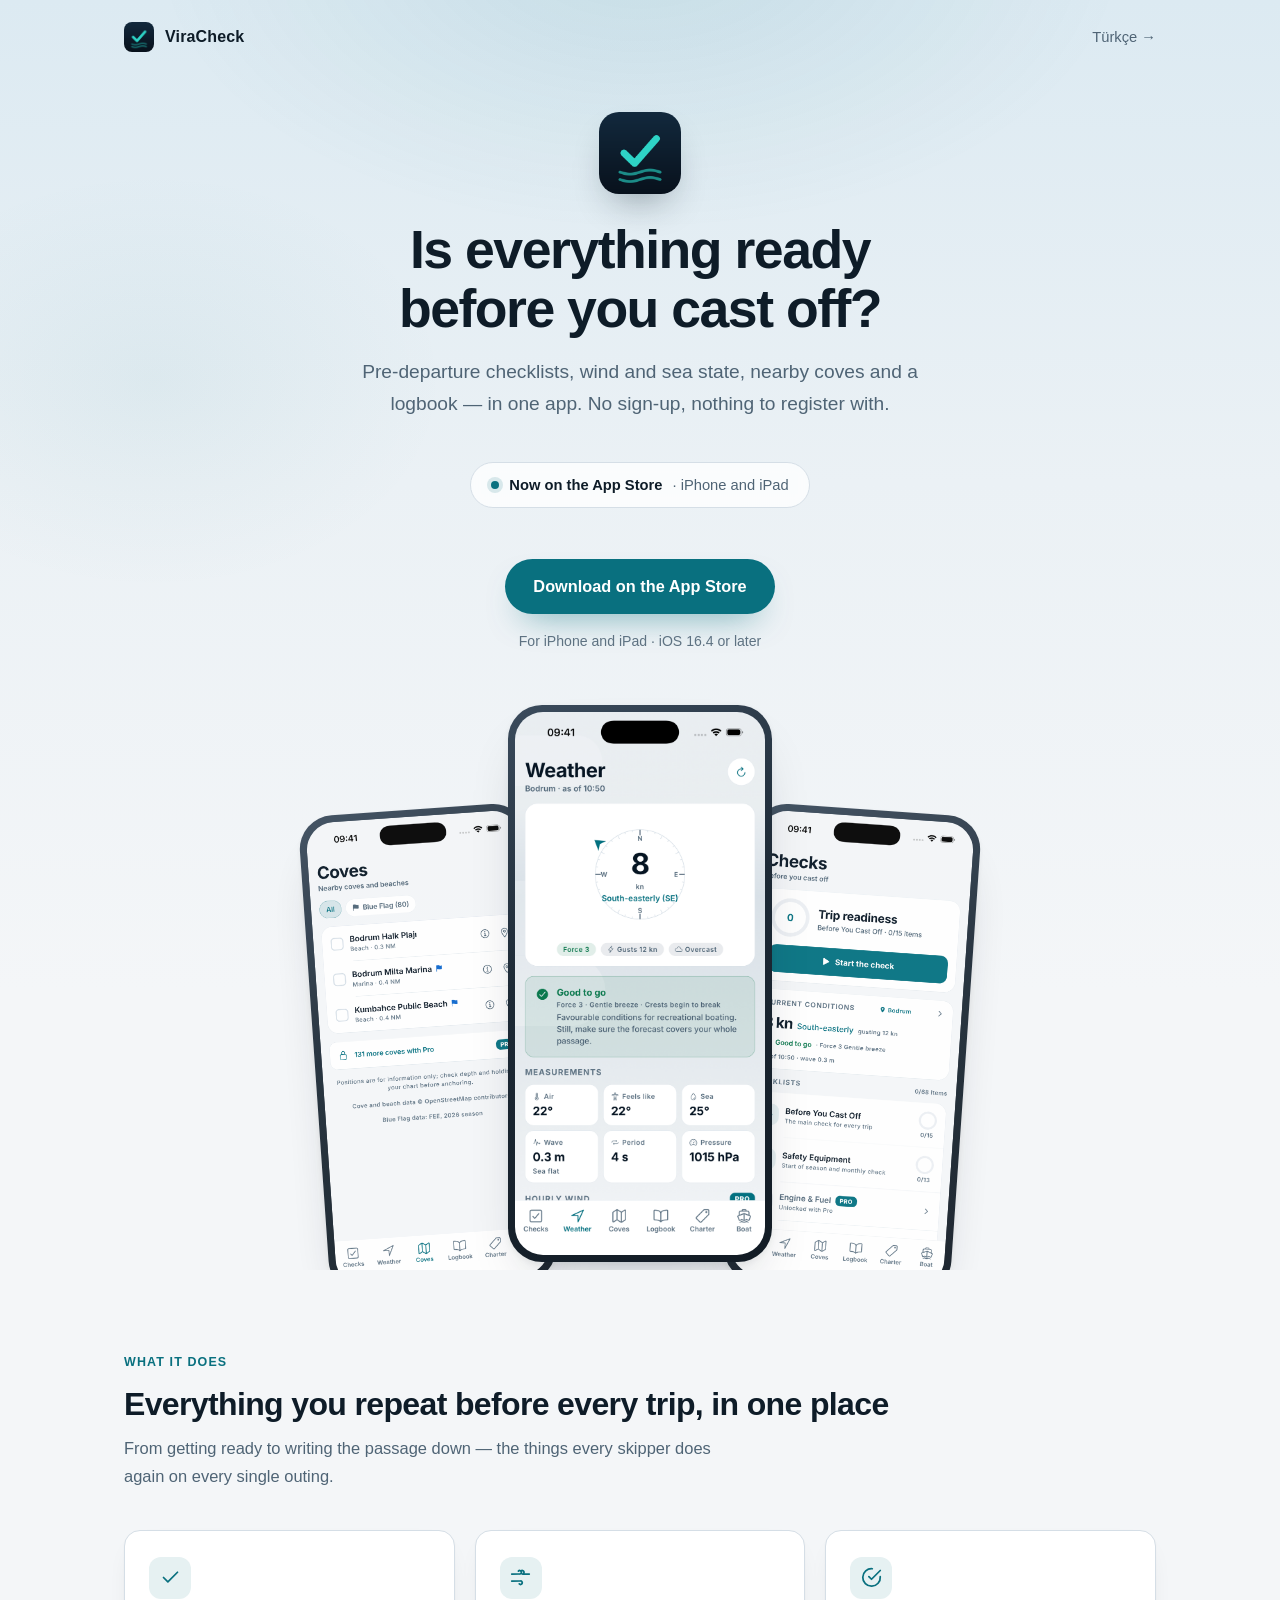
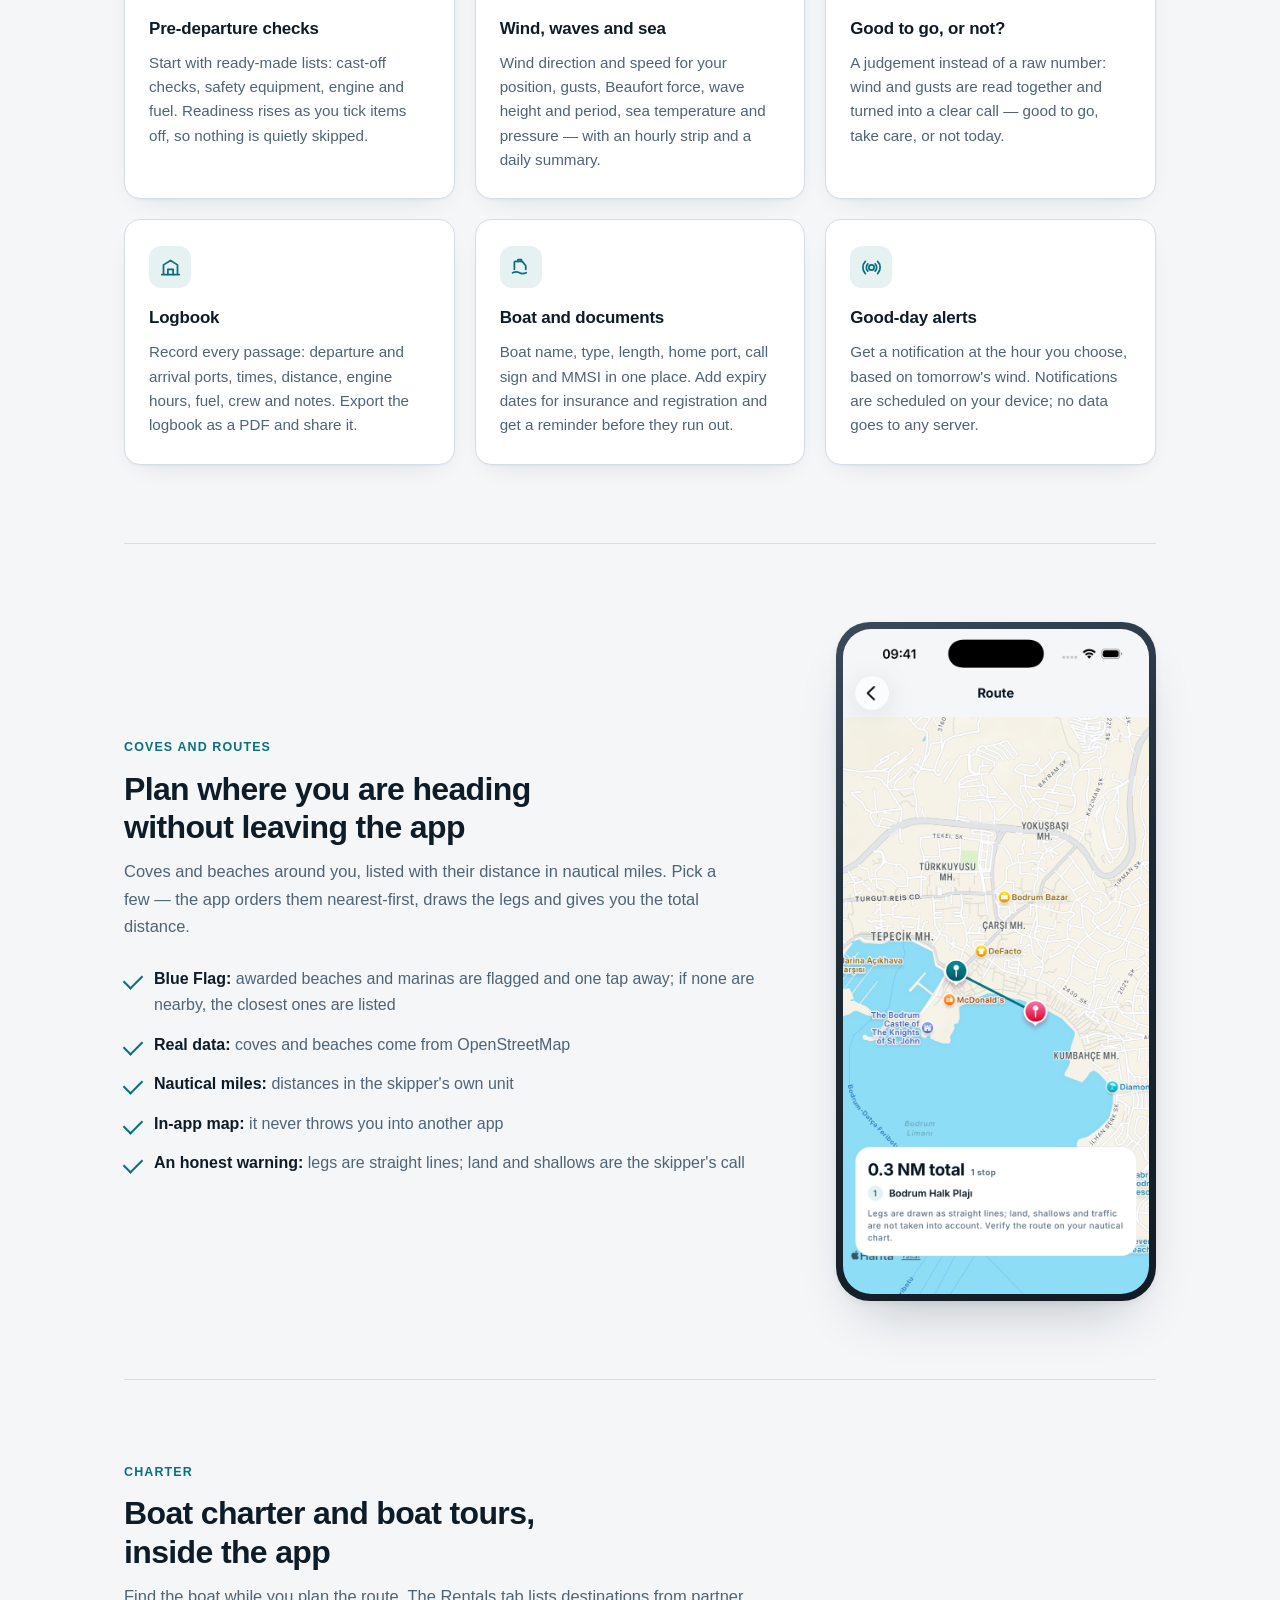
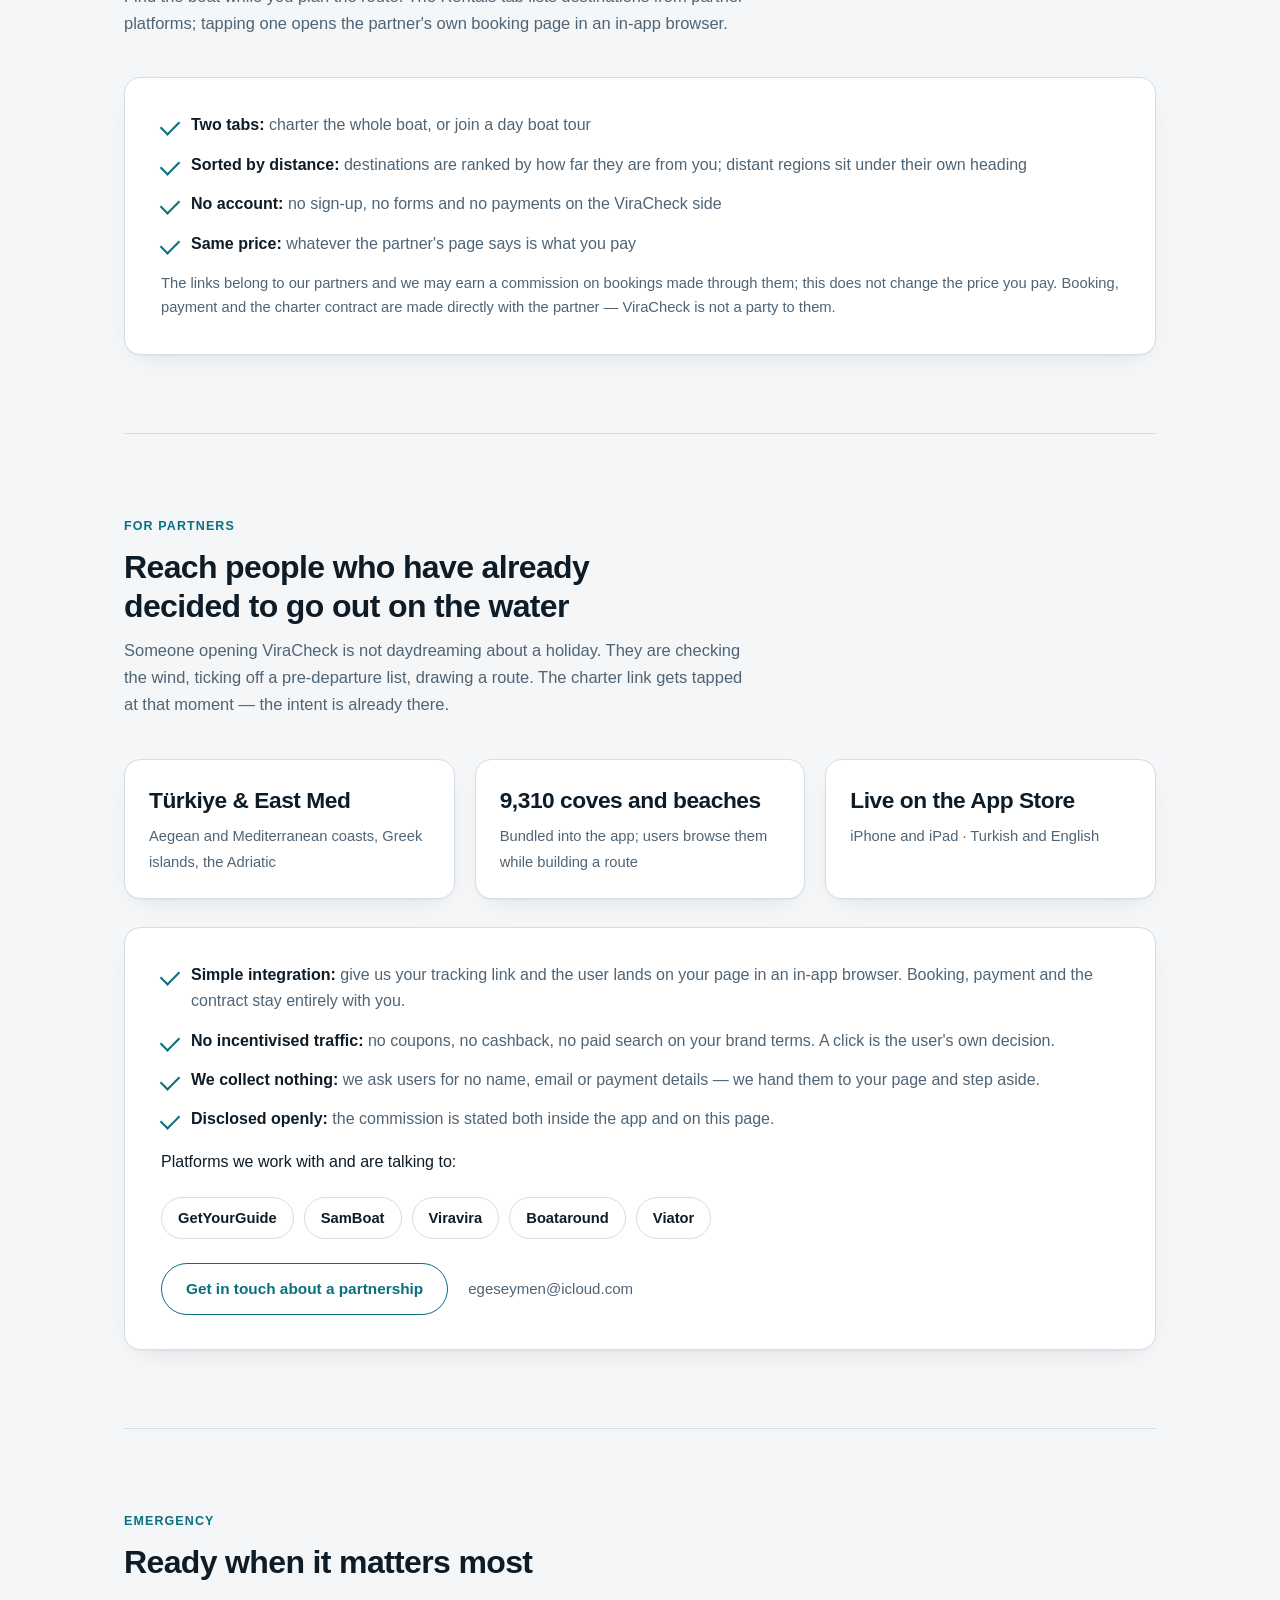
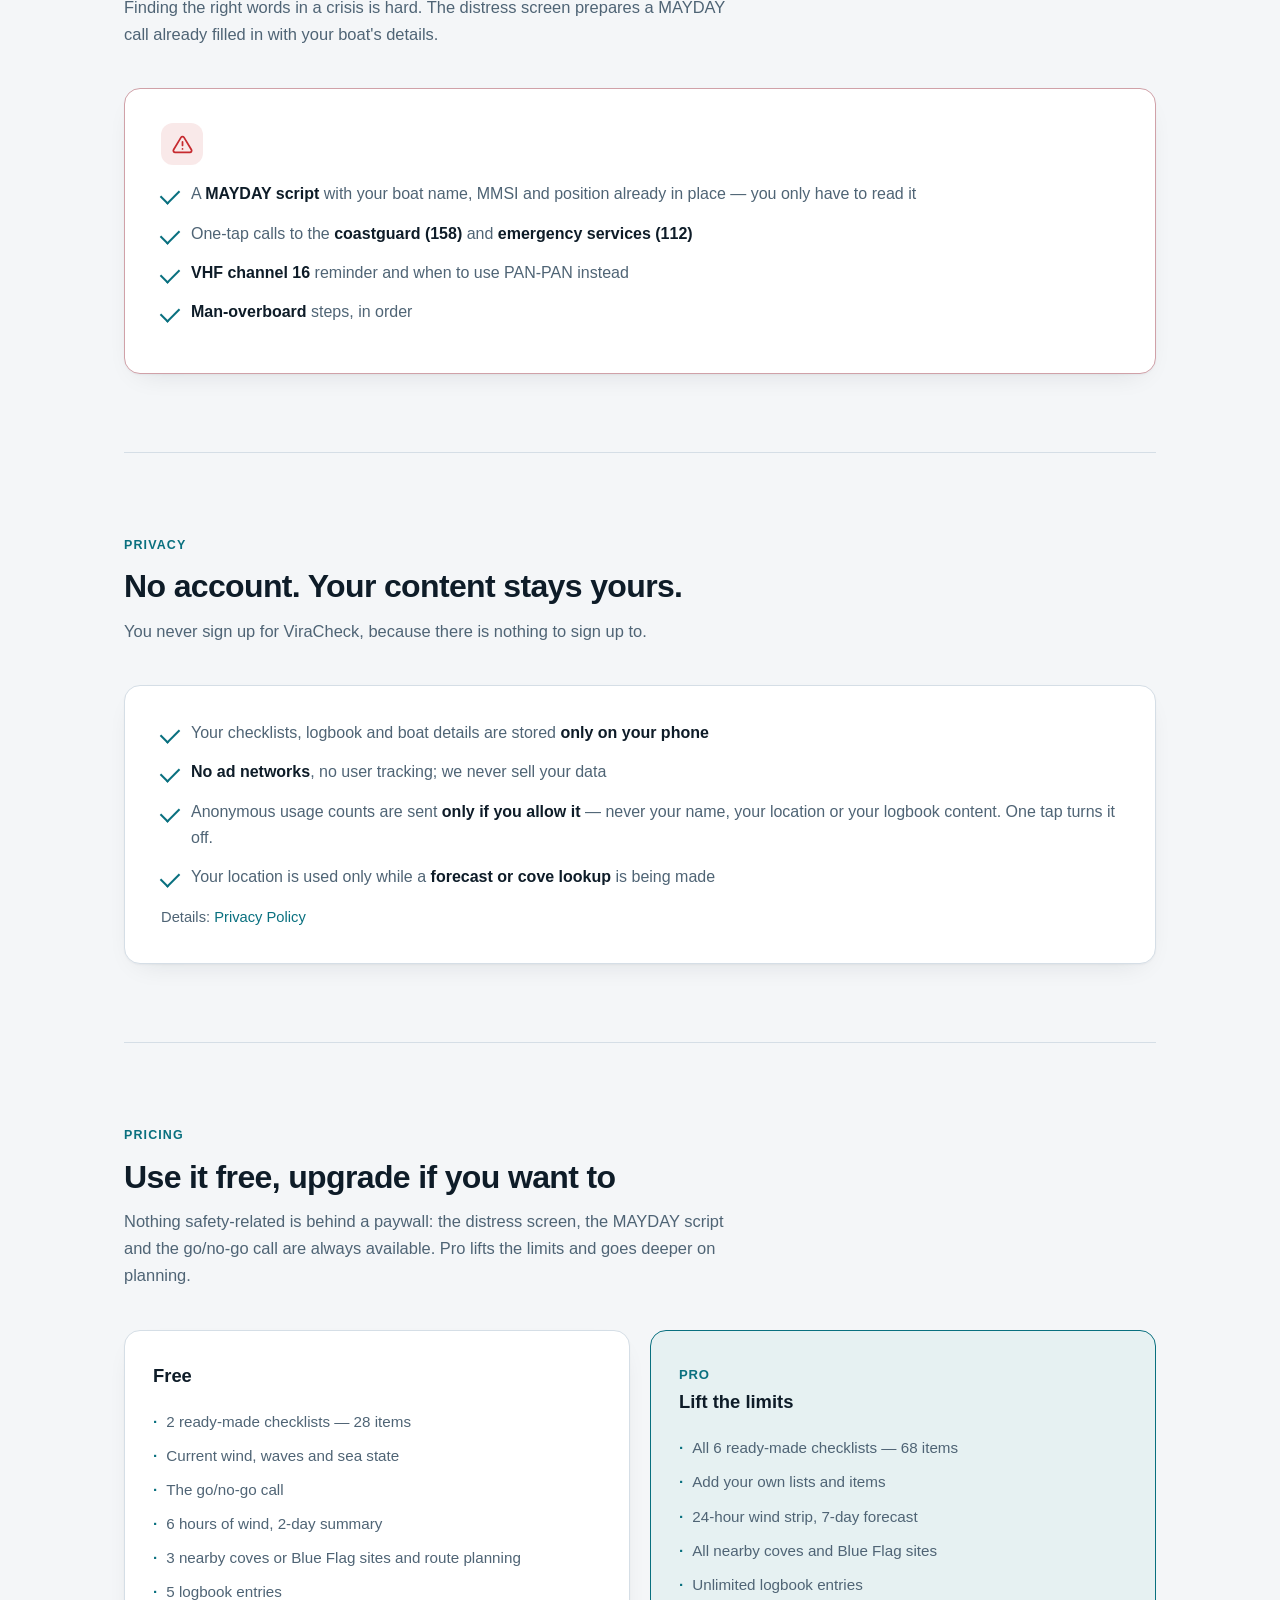
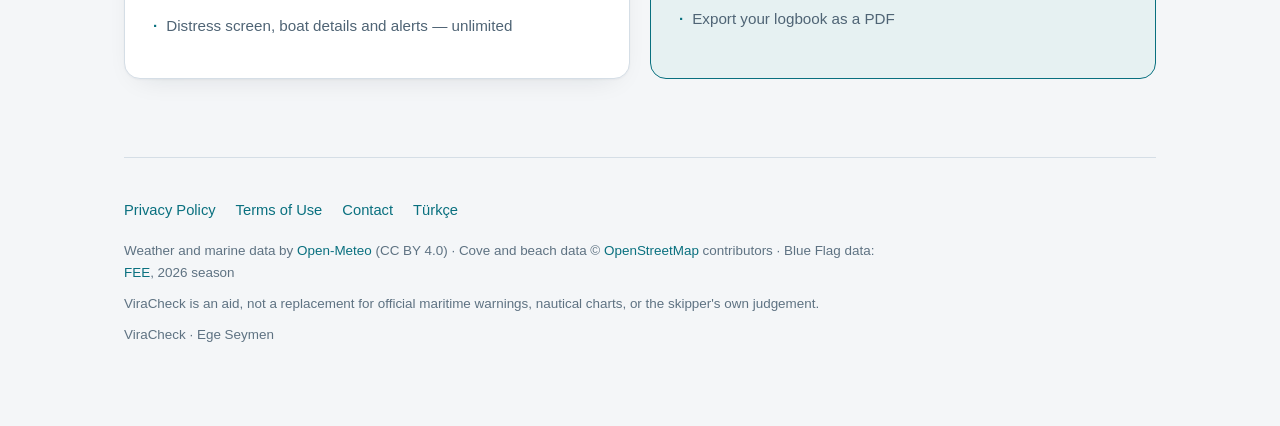
==== commit 3cb0df64: "App Store düğmesi: tam kanonik adres ve cihaz notu Kısa "/app/id…" biçimi macOS ve simülatörde "adre" ====
--- a/index-en.html
+++ b/index-en.html
@@ -16,7 +16,7 @@
 <meta property="og:type" content="website">
 <meta property="og:url" content="https://egesey.github.io/viracheck/index-en.html">
 <meta property="og:image" content="https://egesey.github.io/viracheck/icon.png">
-<link rel="stylesheet" href="site.css?v=5">
+<link rel="stylesheet" href="site.css?v=6">
 </head>
 <body>
 
@@ -35,7 +35,13 @@
         logbook — in one app. No sign-up, nothing to register with.
       </p>
       <p class="pill"><span class="dot"></span><b>Now on the App Store</b> · iPhone and iPad</p>
-      <p><a class="store-btn" href="https://apps.apple.com/app/id6806044930">Download on the App Store</a></p>
+      <!--
+        Full canonical URL (storefront + slug + id). The short "/app/id…" form
+        failed to resolve when macOS handed it to the App Store app; ViraCheck
+        is an iPhone and iPad app and is not listed on the Mac store.
+      -->
+      <p><a class="store-btn" href="https://apps.apple.com/us/app/viracheck/id6806044930" target="_blank" rel="noopener">Download on the App Store</a></p>
+      <p class="store-not">For iPhone and iPad · iOS 16.4 or later</p>
 
       <div class="stage">
         <div class="phone side left">
--- a/site.css
+++ b/site.css
@@ -85,6 +85,10 @@
   box-shadow:0 16px 34px -18px rgba(9,112,127,.75);
 }
 .store-btn:hover{filter:brightness(1.08); text-decoration:none}
+/* Masaüstünden bakan ziyaretçi için: bağlantı App Store uygulamasına
+ * devrediliyor ve ViraCheck Mac'te listelenmiyor; hangi cihaz olduğunu
+ * baştan söylemek hata ekranından iyi. */
+.store-not{margin:12px 0 0; font-size:.88rem; color:var(--faint)}
 
 .pill .dot{
   width:8px; height:8px; border-radius:50%; background:var(--accent);
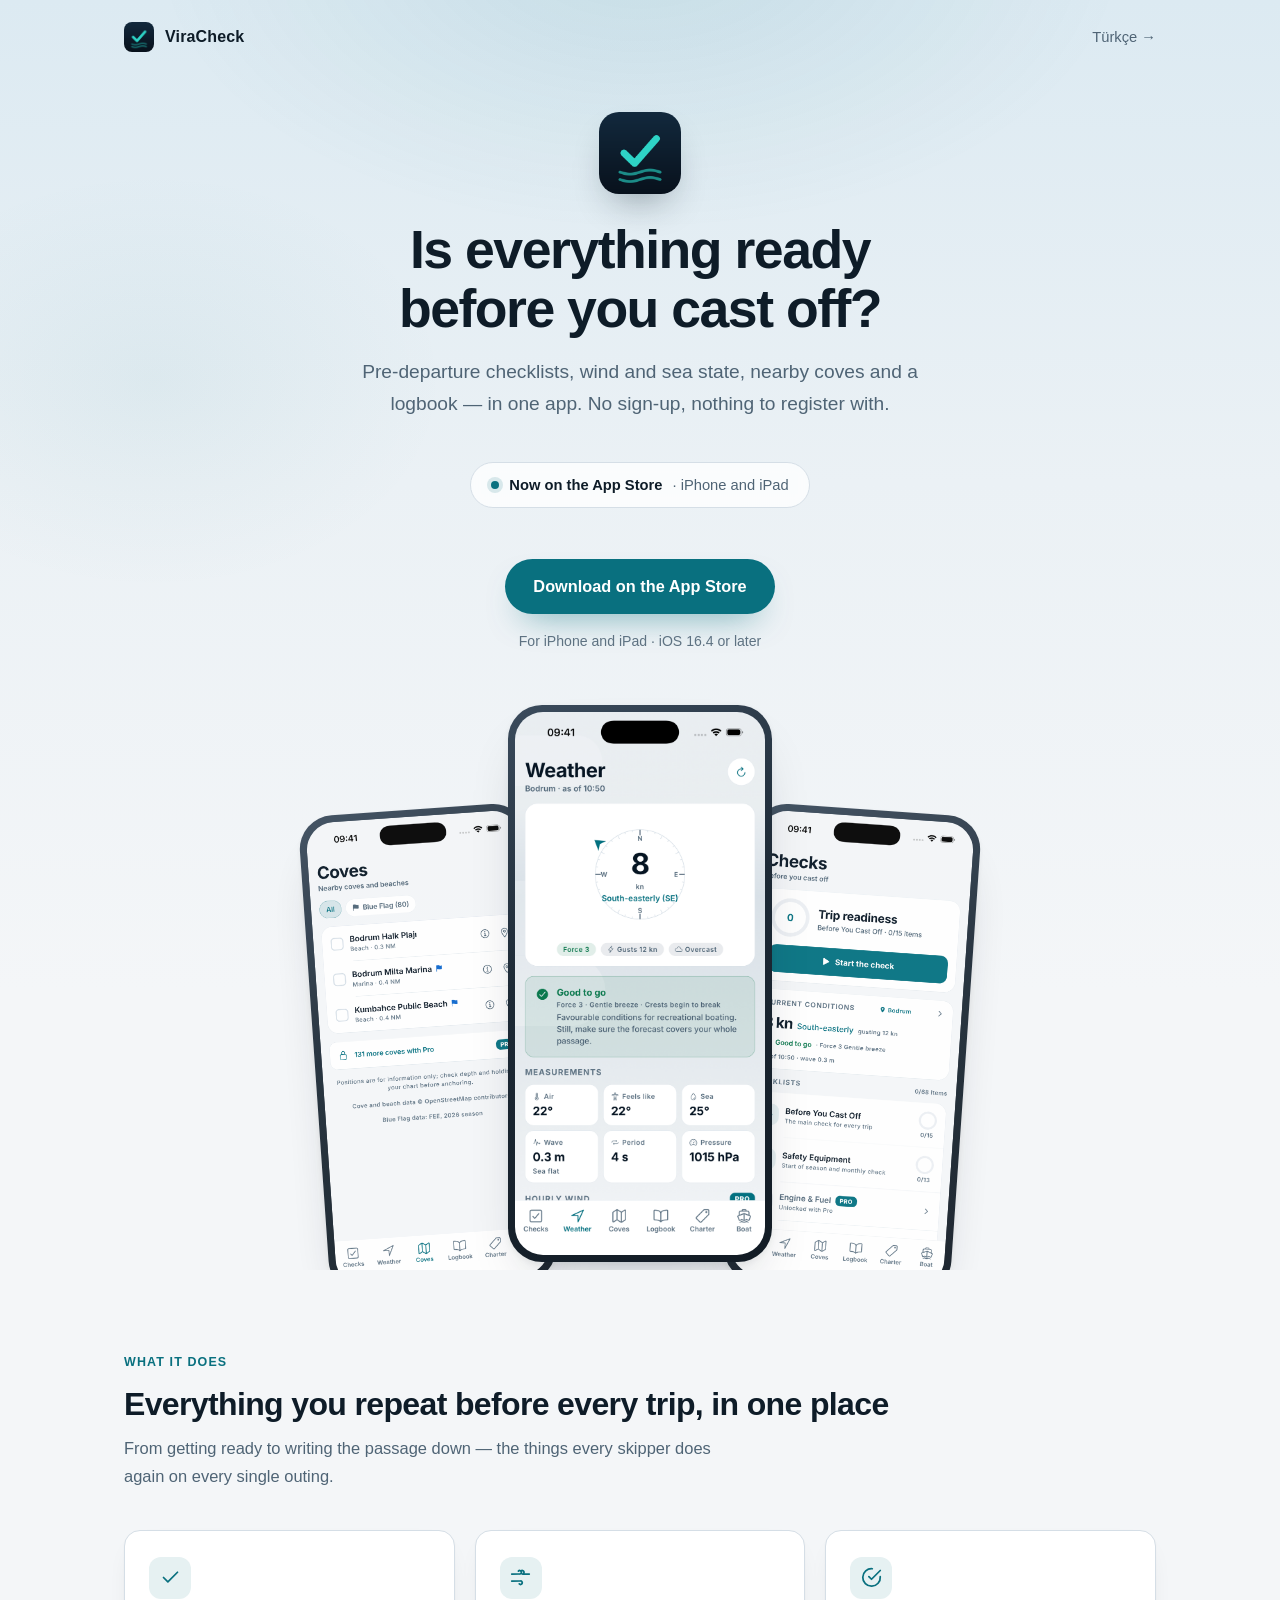
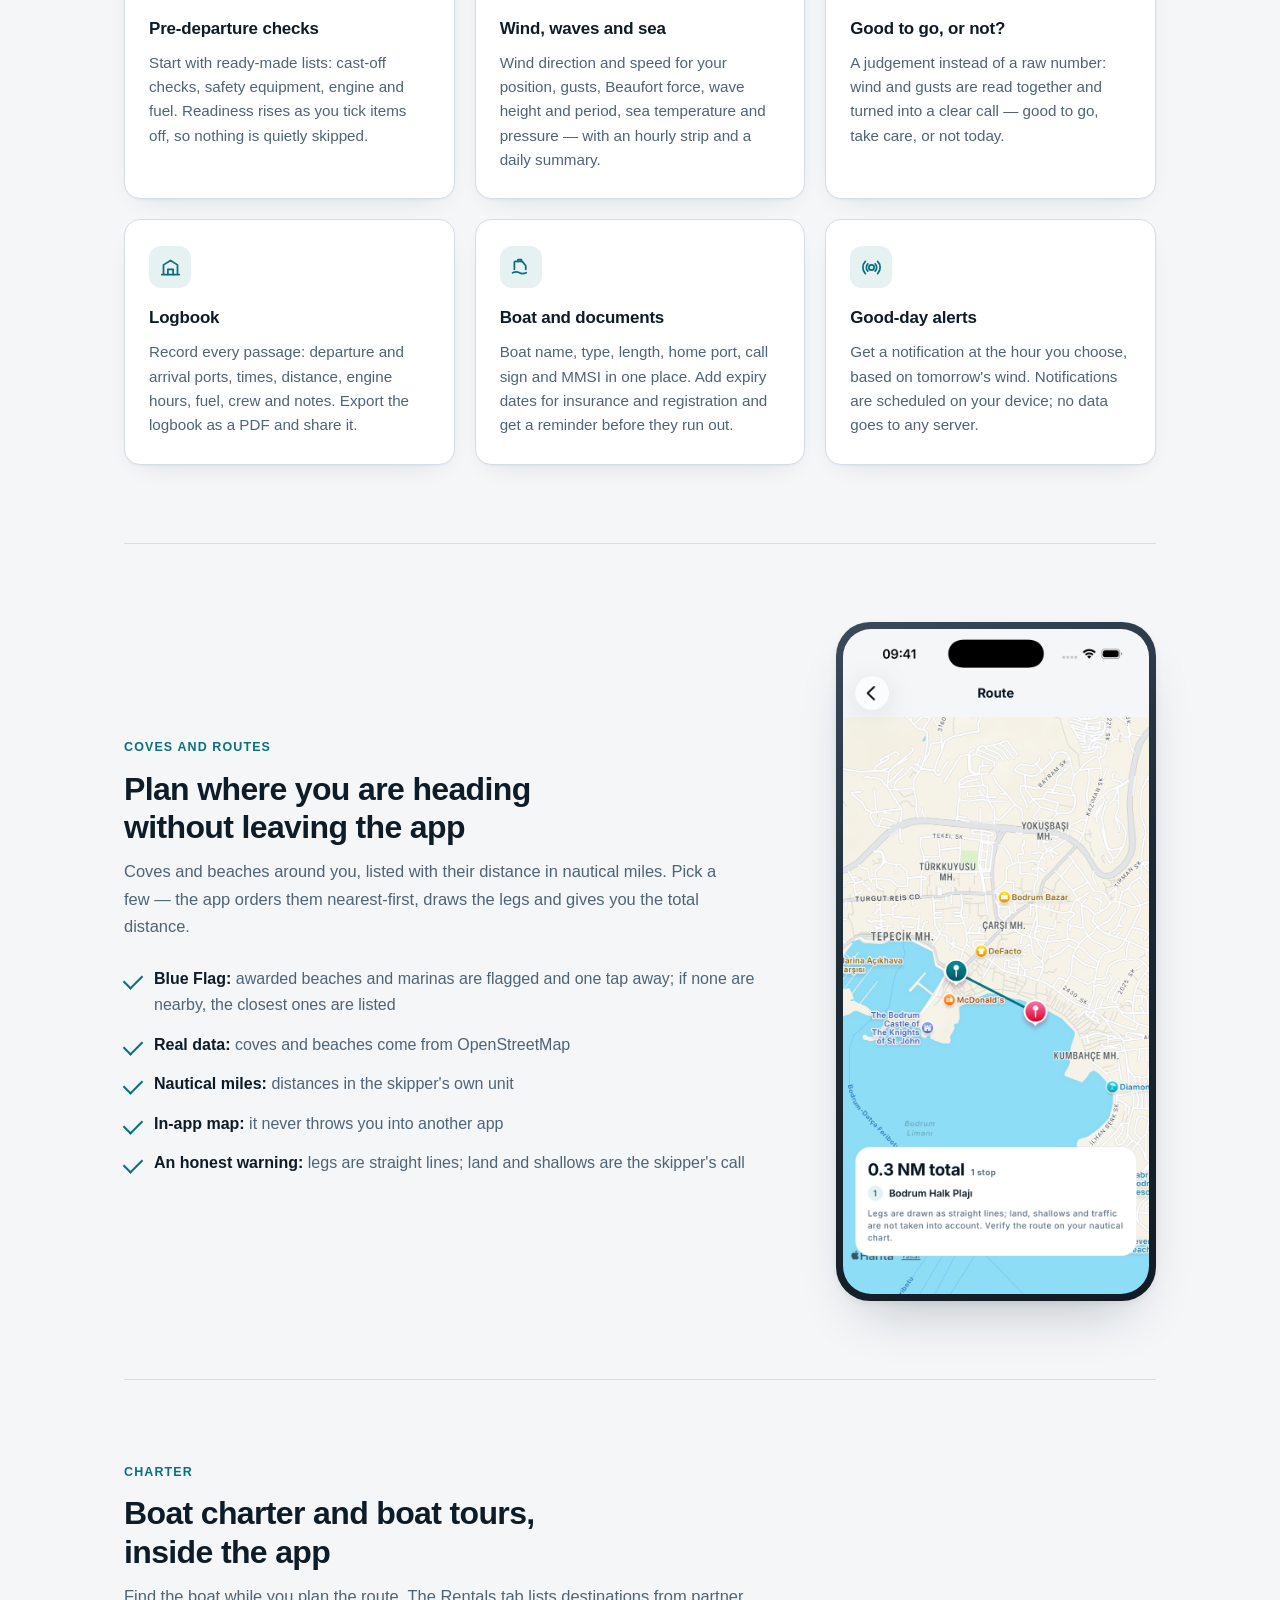
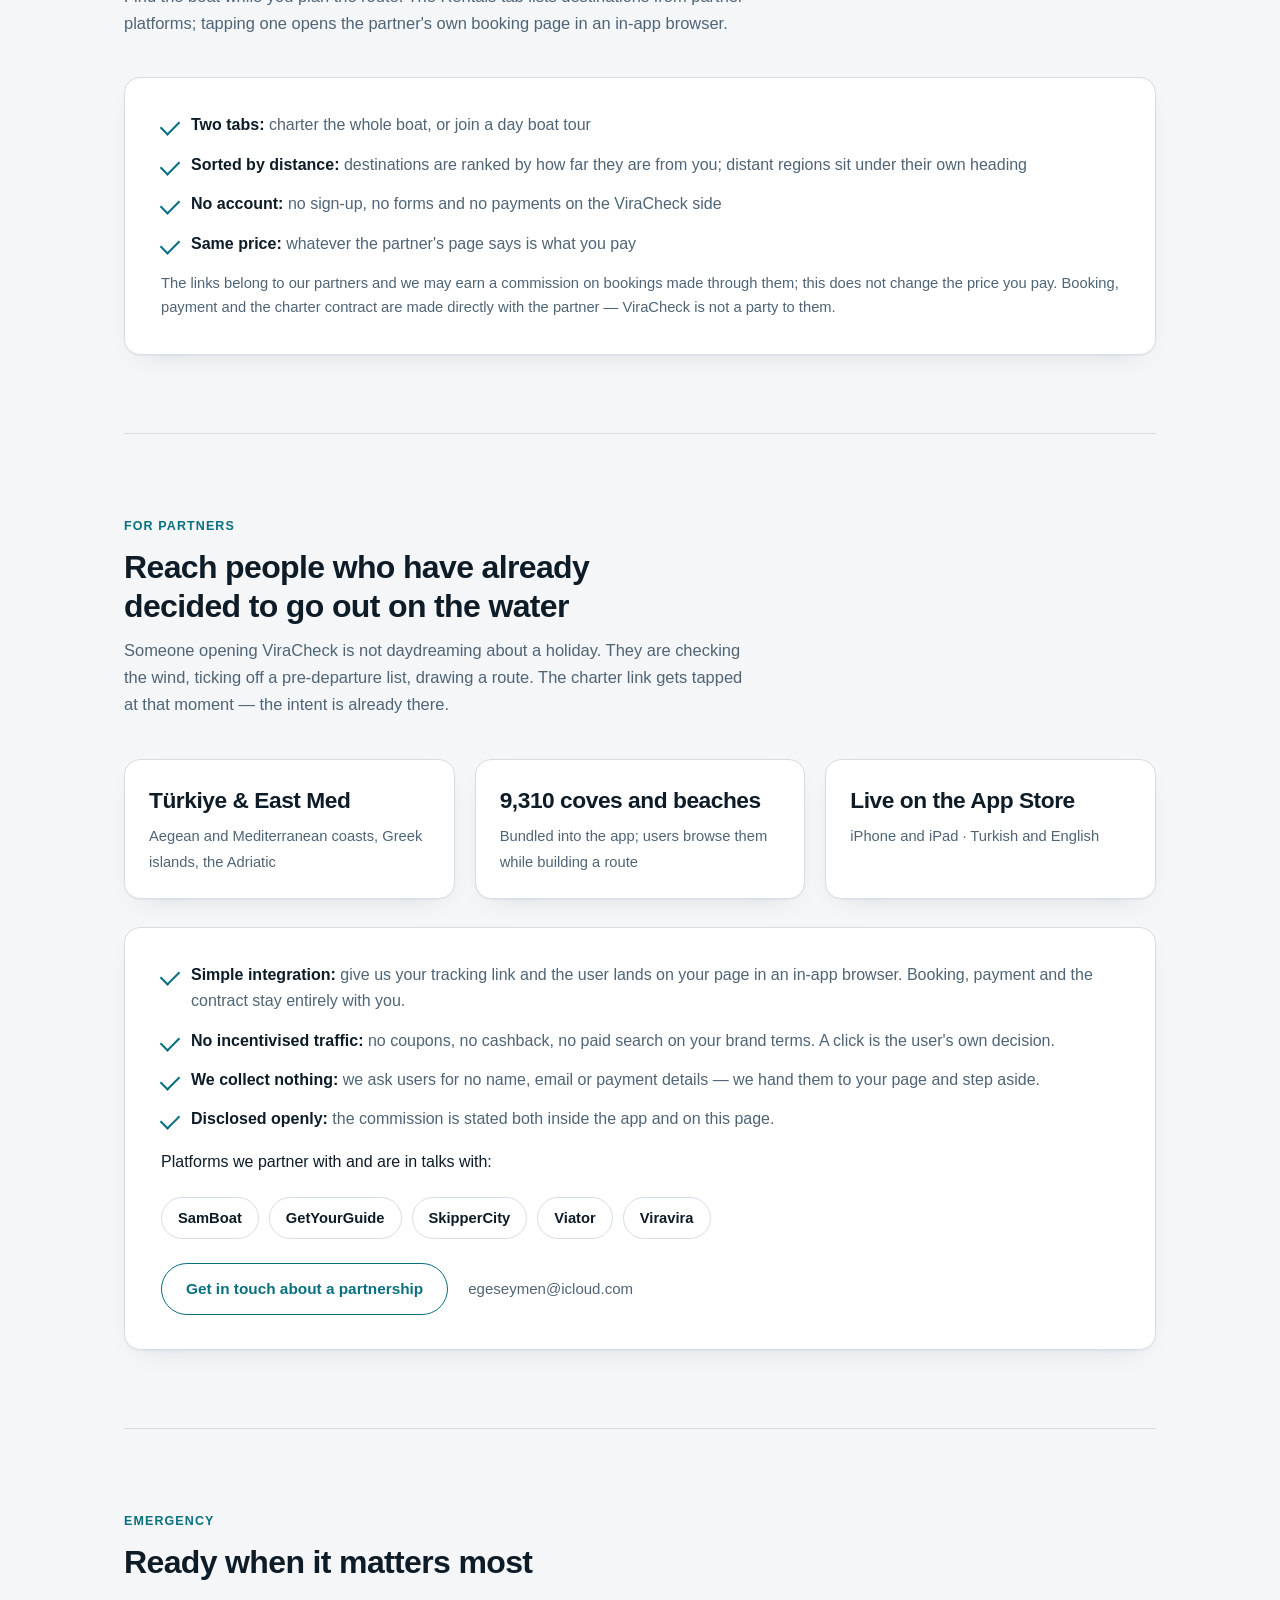
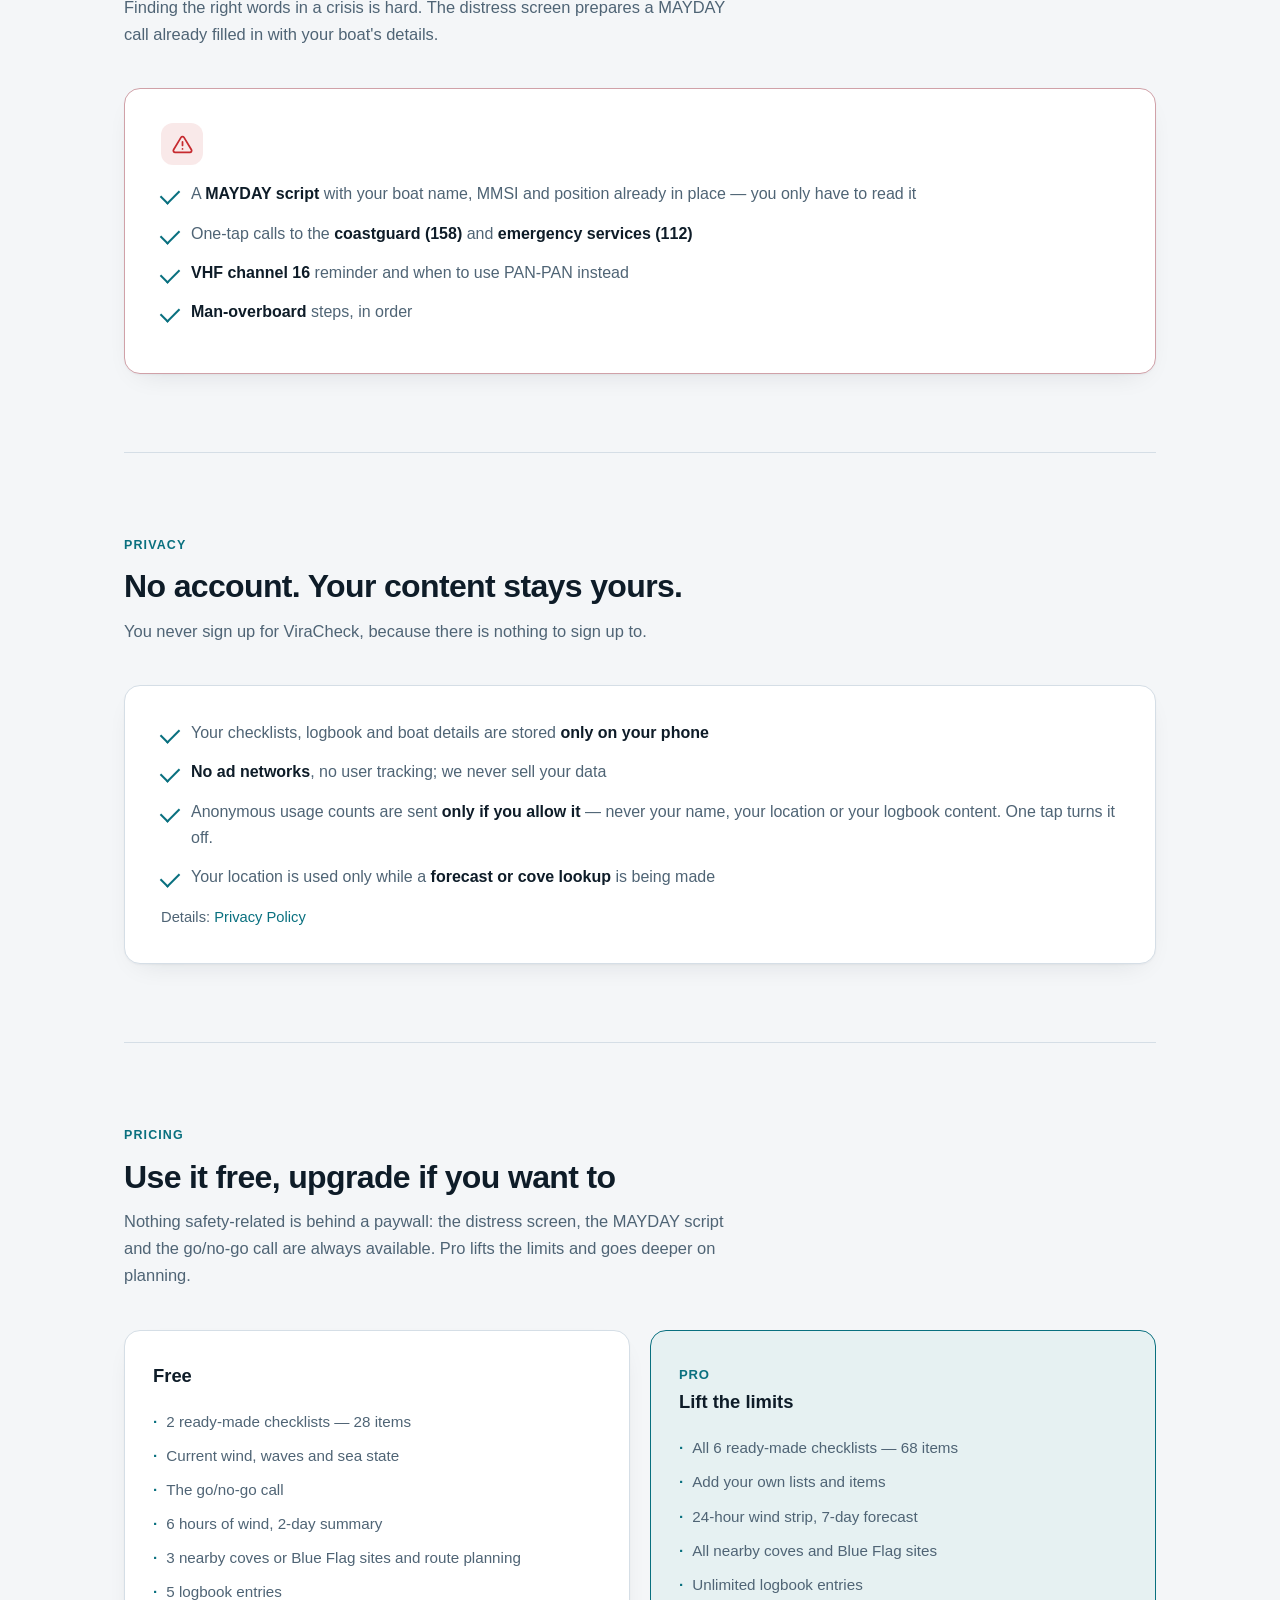
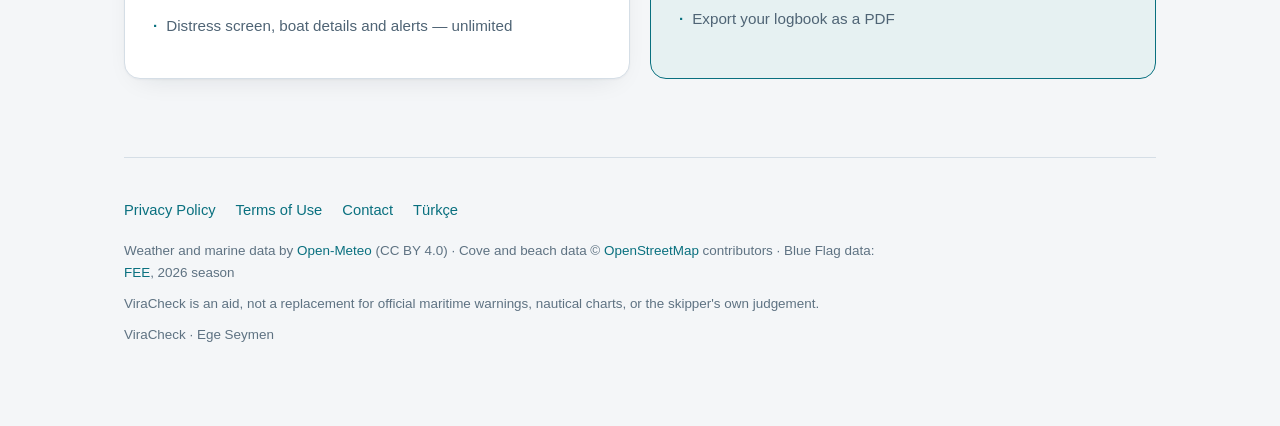
==== commit 117d65b8: "Ortak listesi: SkipperCity eklendi, Boataround çıktı SamBoat'ın Awin programları ve SkipperCity'nin " ====
--- a/index-en.html
+++ b/index-en.html
@@ -207,13 +207,13 @@
       <li><strong>We collect nothing:</strong> we ask users for no name, email or payment details — we hand them to your page and step aside.</li>
       <li><strong>Disclosed openly:</strong> the commission is stated both inside the app and on this page.</li>
     </ul>
-    <p style="margin:16px 0 0">Platforms we work with and are talking to:</p>
+    <p style="margin:16px 0 0">Platforms we partner with and are in talks with:</p>
     <ul class="brands">
+      <li><b>SamBoat</b></li>
       <li><b>GetYourGuide</b></li>
-      <li><b>SamBoat</b></li>
+      <li><b>SkipperCity</b></li>
+      <li><b>Viator</b></li>
       <li><b>Viravira</b></li>
-      <li><b>Boataround</b></li>
-      <li><b>Viator</b></li>
     </ul>
     <div class="partner-cta">
       <a class="btn-ghost" href="mailto:egeseymen@icloud.com?subject=ViraCheck%20--%20partnership">Get in touch about a partnership</a>
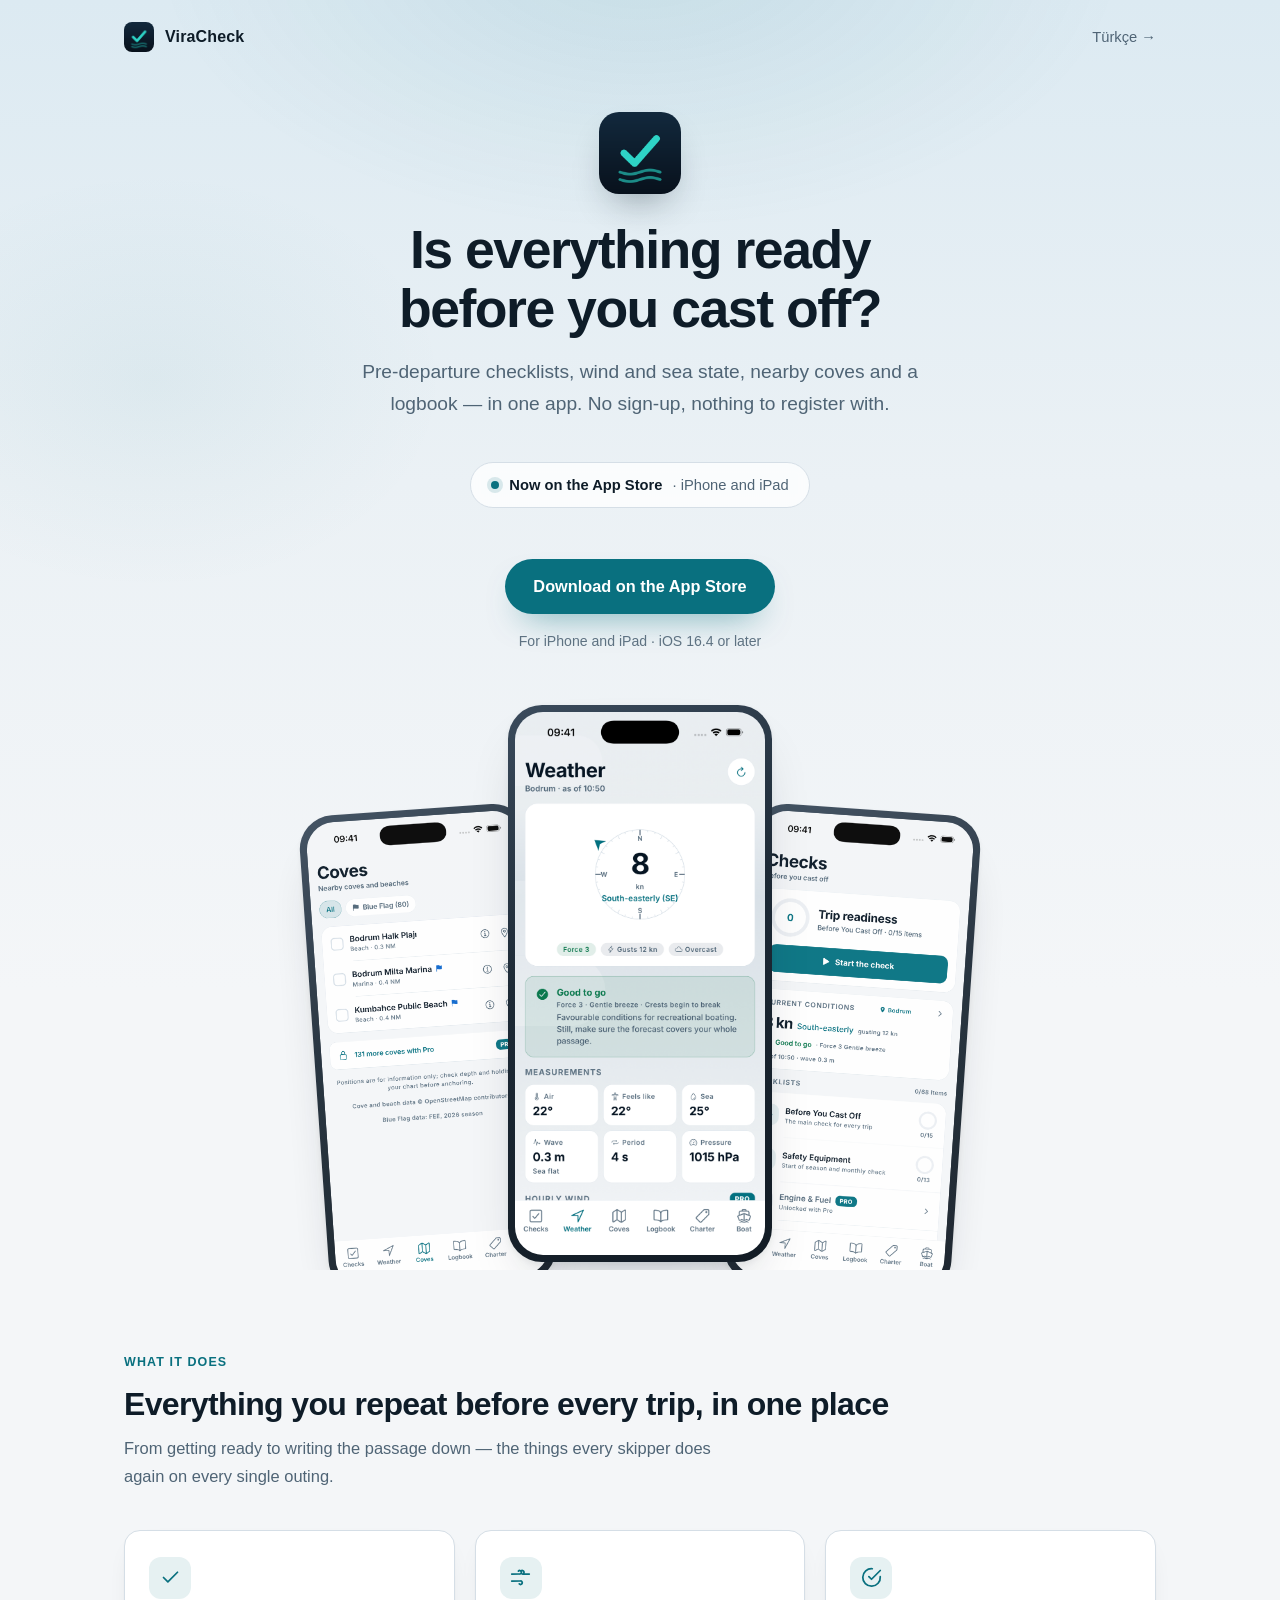
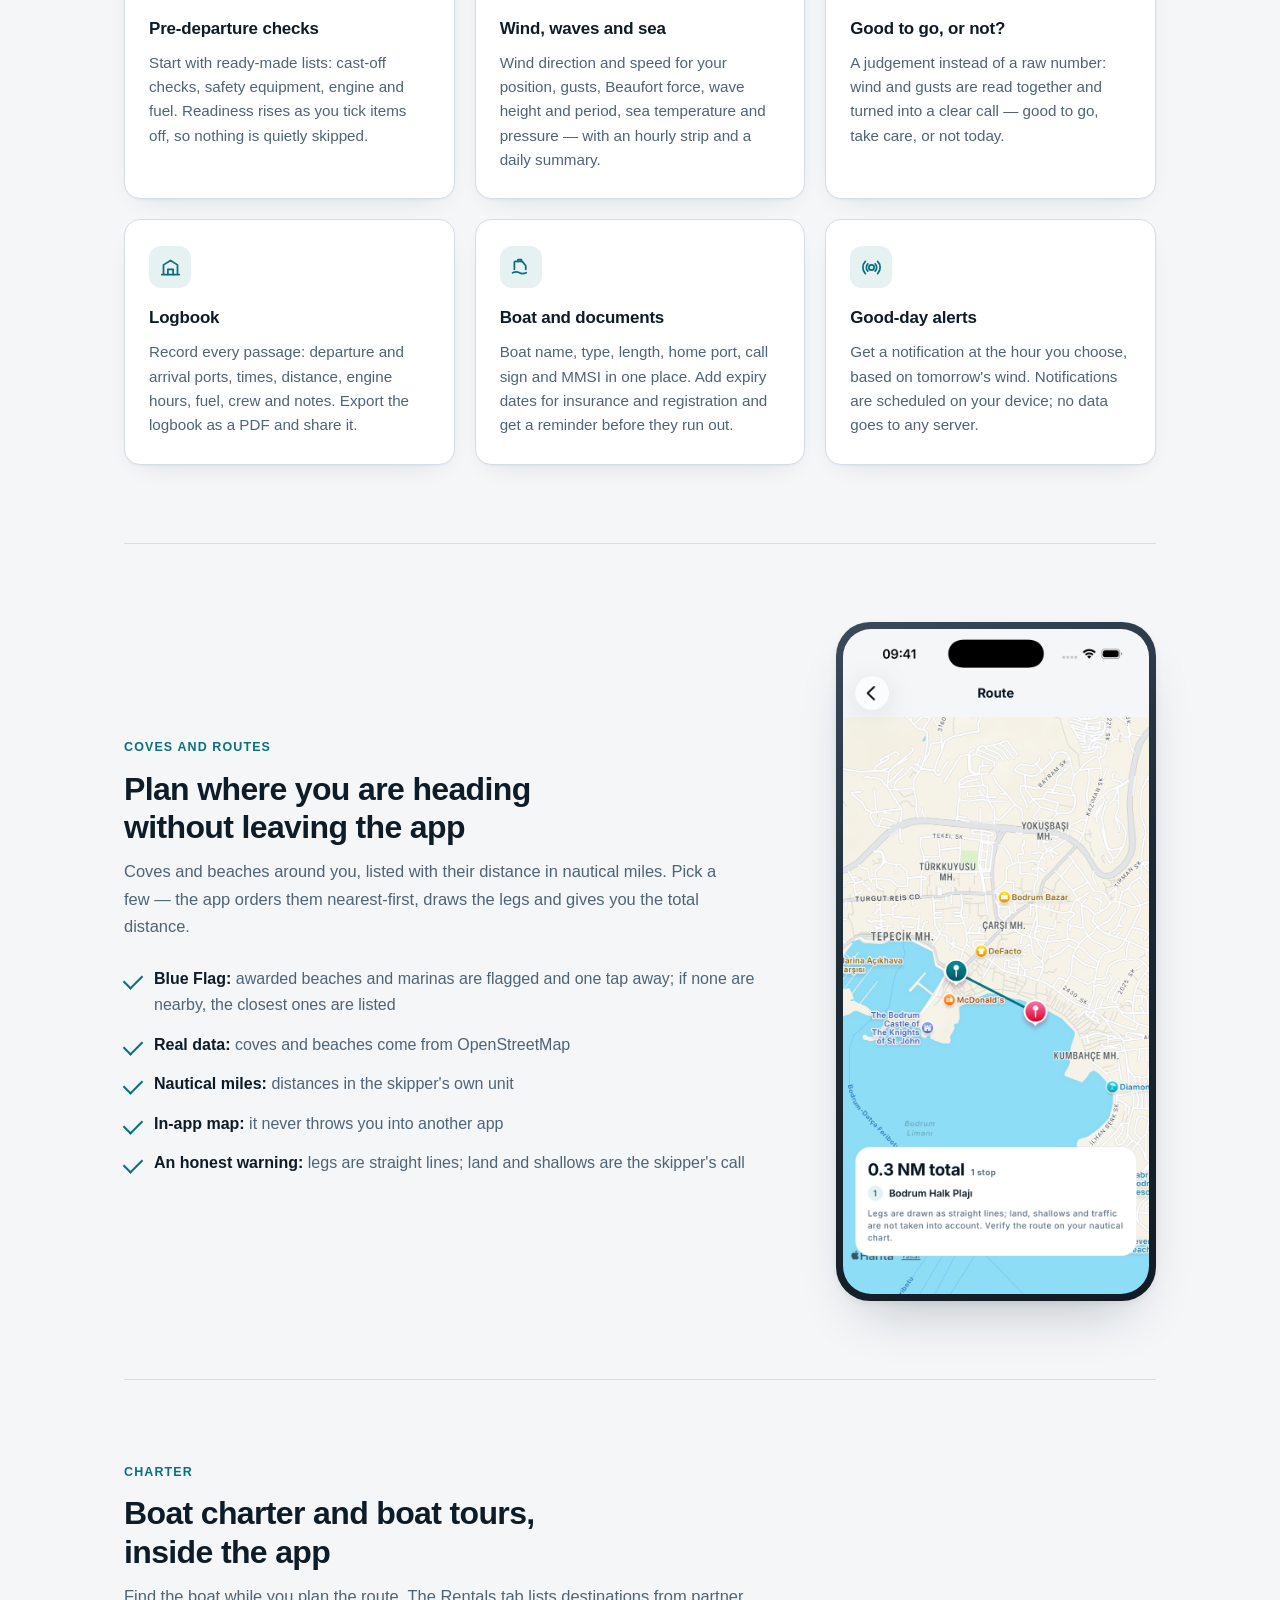
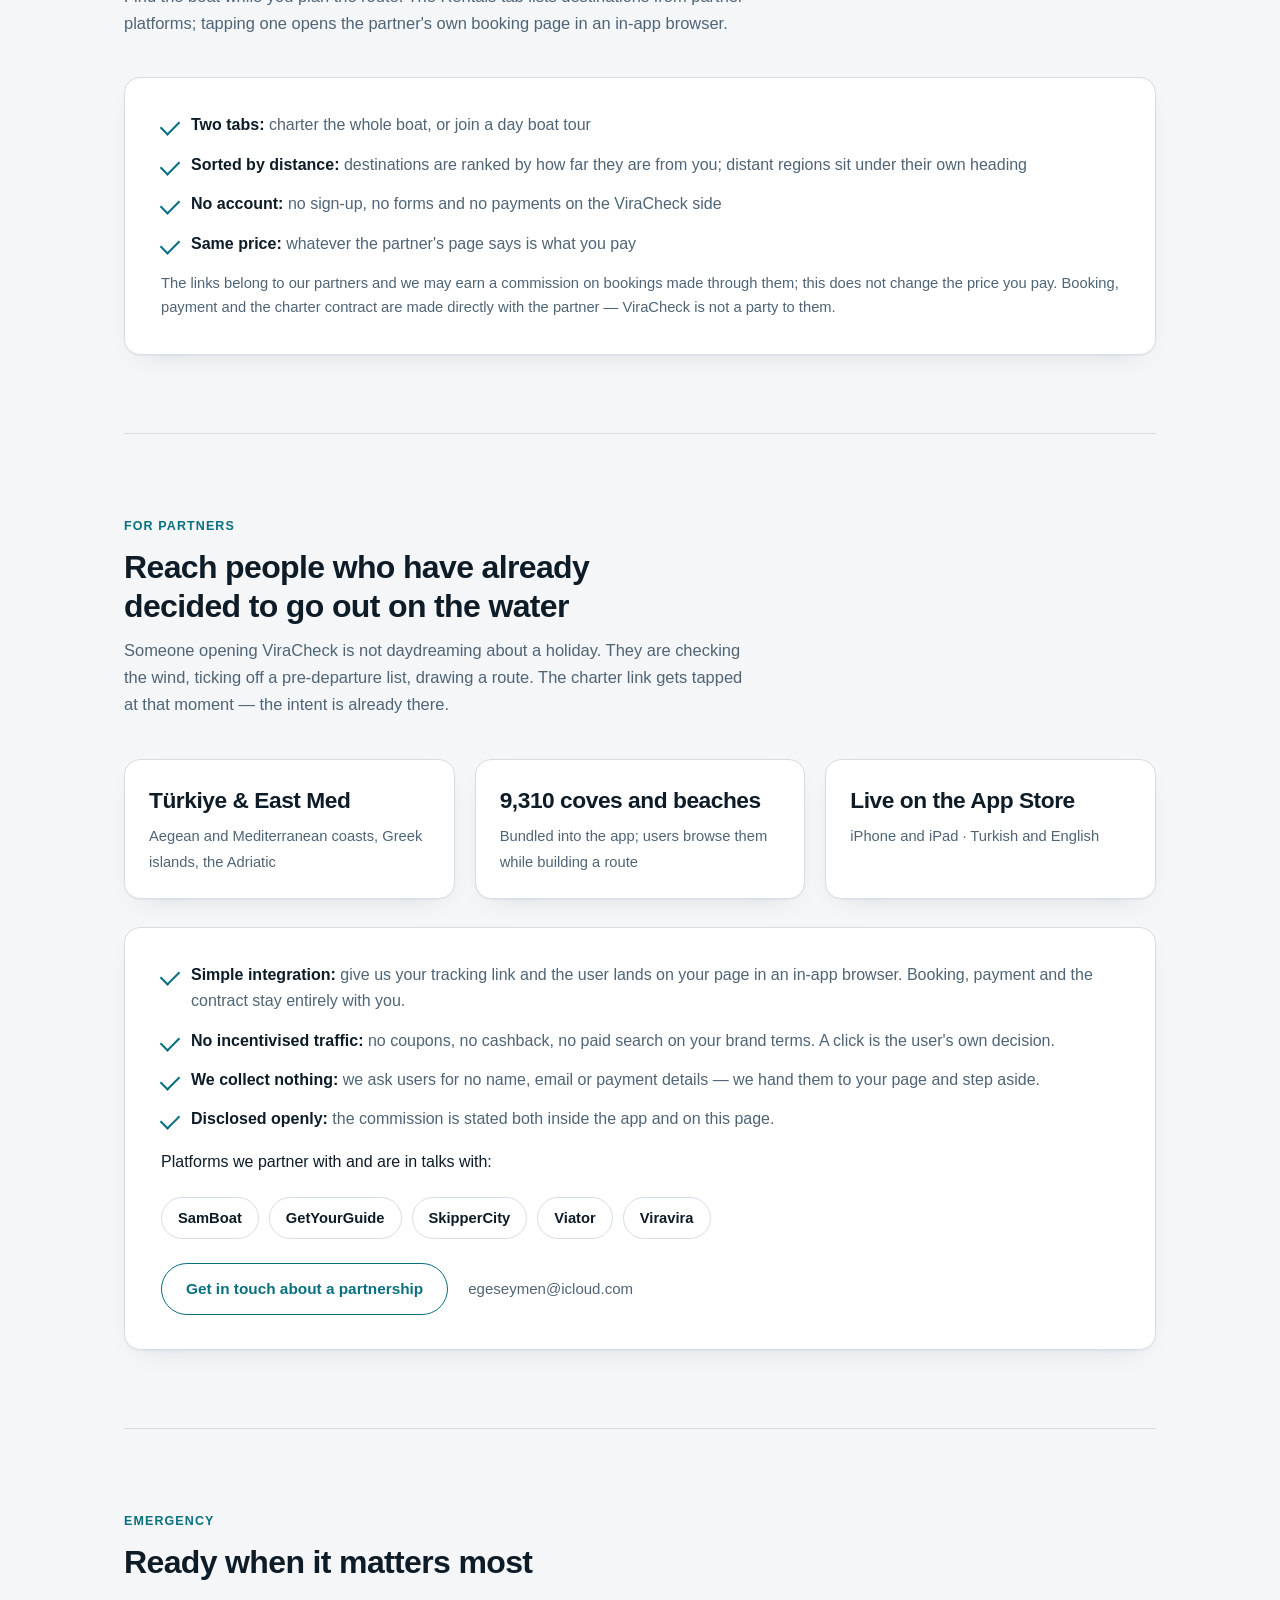
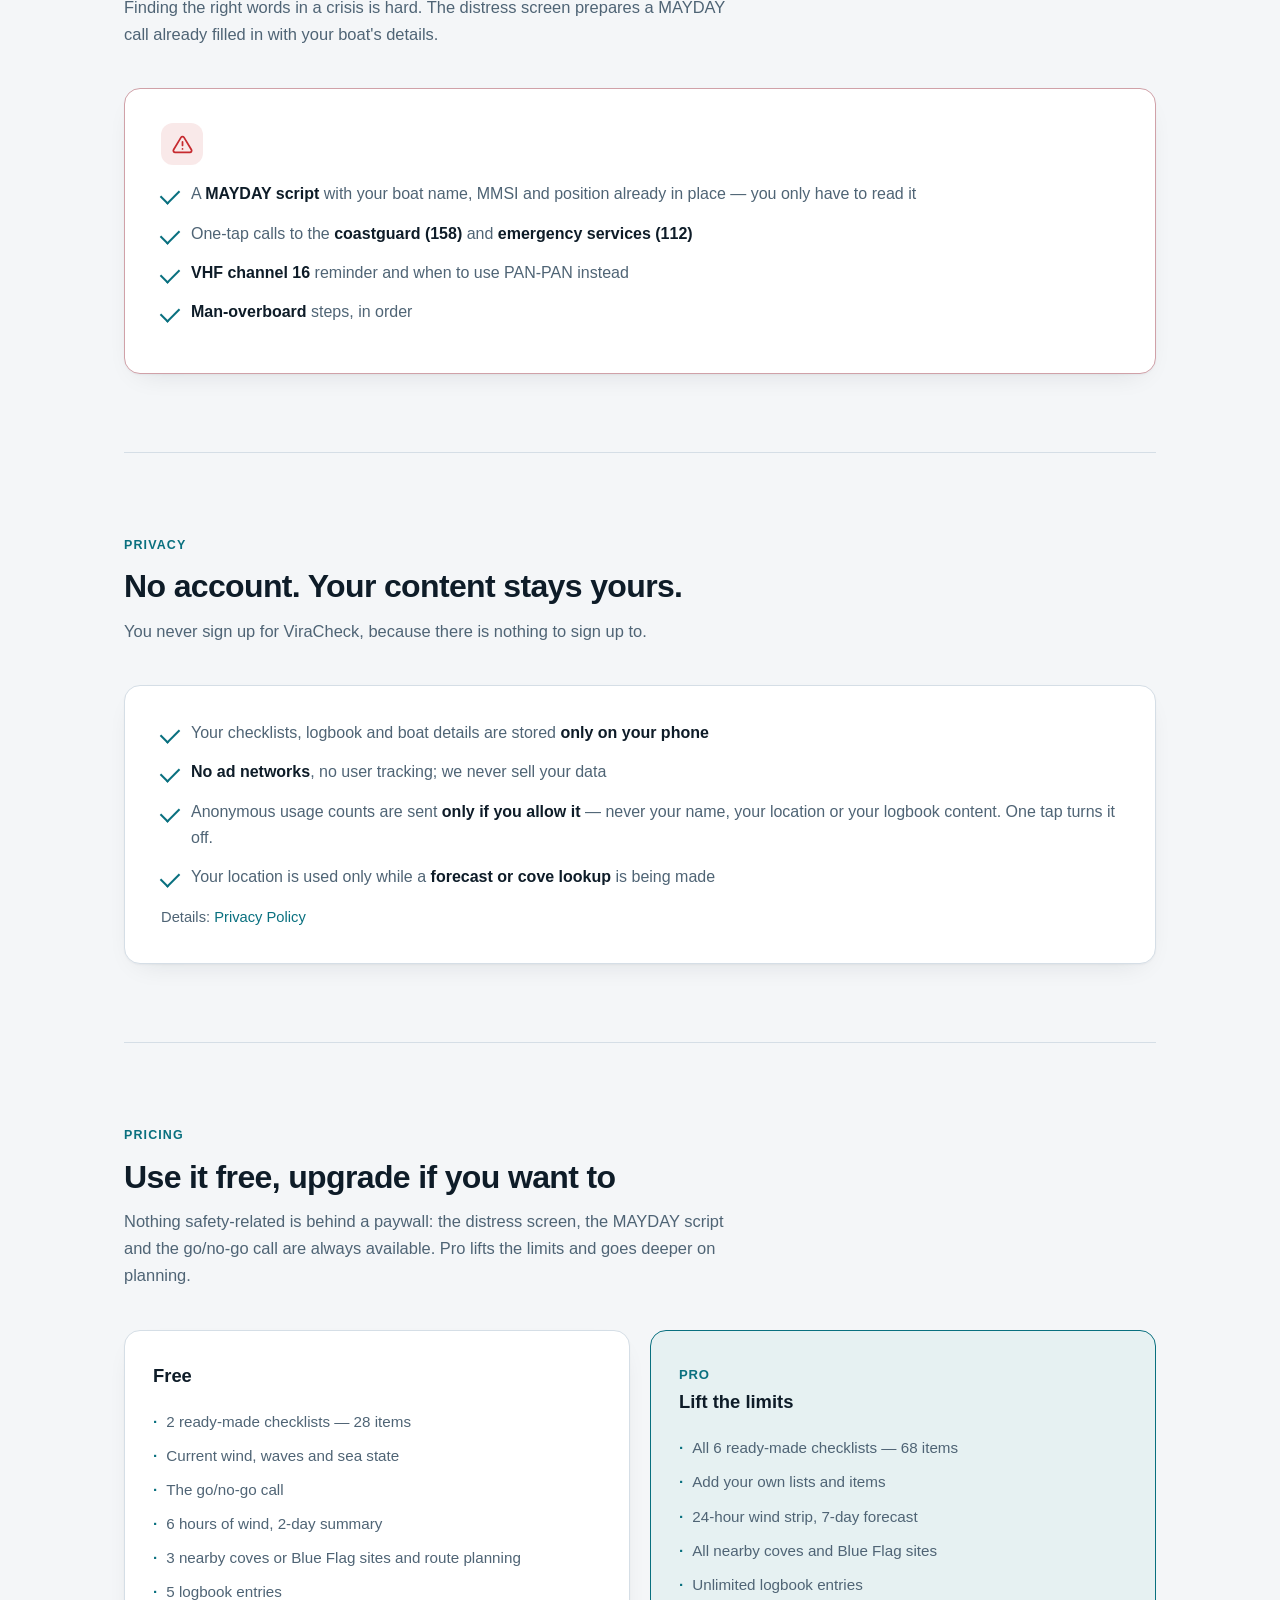
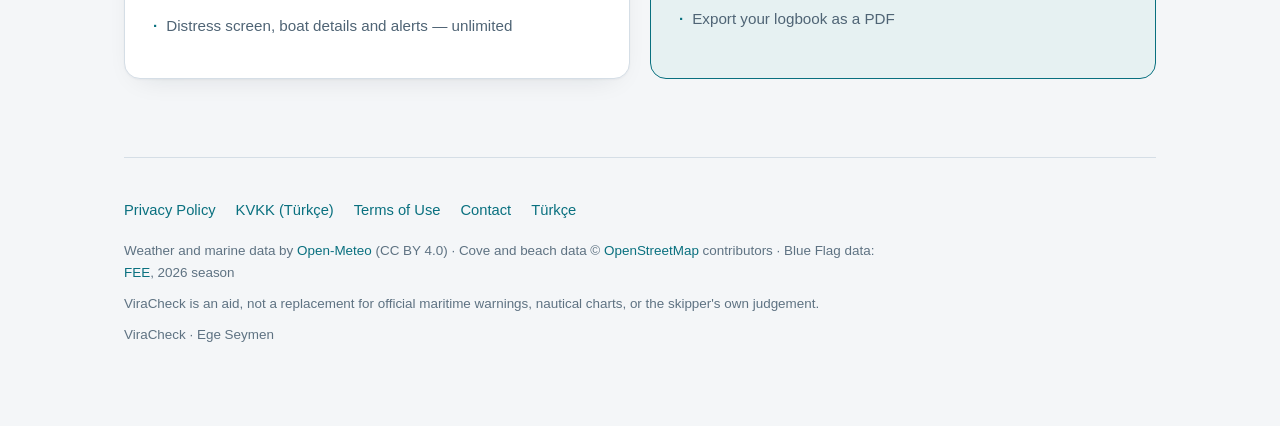
==== commit f3a386a7: "KVKK aydınlatma metni eklendi; gizlilik politikası güncellendi KVKK m.10 ve Aydınlatma Yükümlülüğü T" ====
--- a/index-en.html
+++ b/index-en.html
@@ -298,6 +298,7 @@
 <footer>
   <p class="links">
     <a href="privacy-en.html">Privacy Policy</a>
+    <a href="kvkk-tr.html">KVKK (Türkçe)</a>
     <a href="https://www.apple.com/legal/internet-services/itunes/dev/stdeula/">Terms of Use</a>
     <a href="mailto:egeseymen@icloud.com">Contact</a>
     <a href="index.html">Türkçe</a>
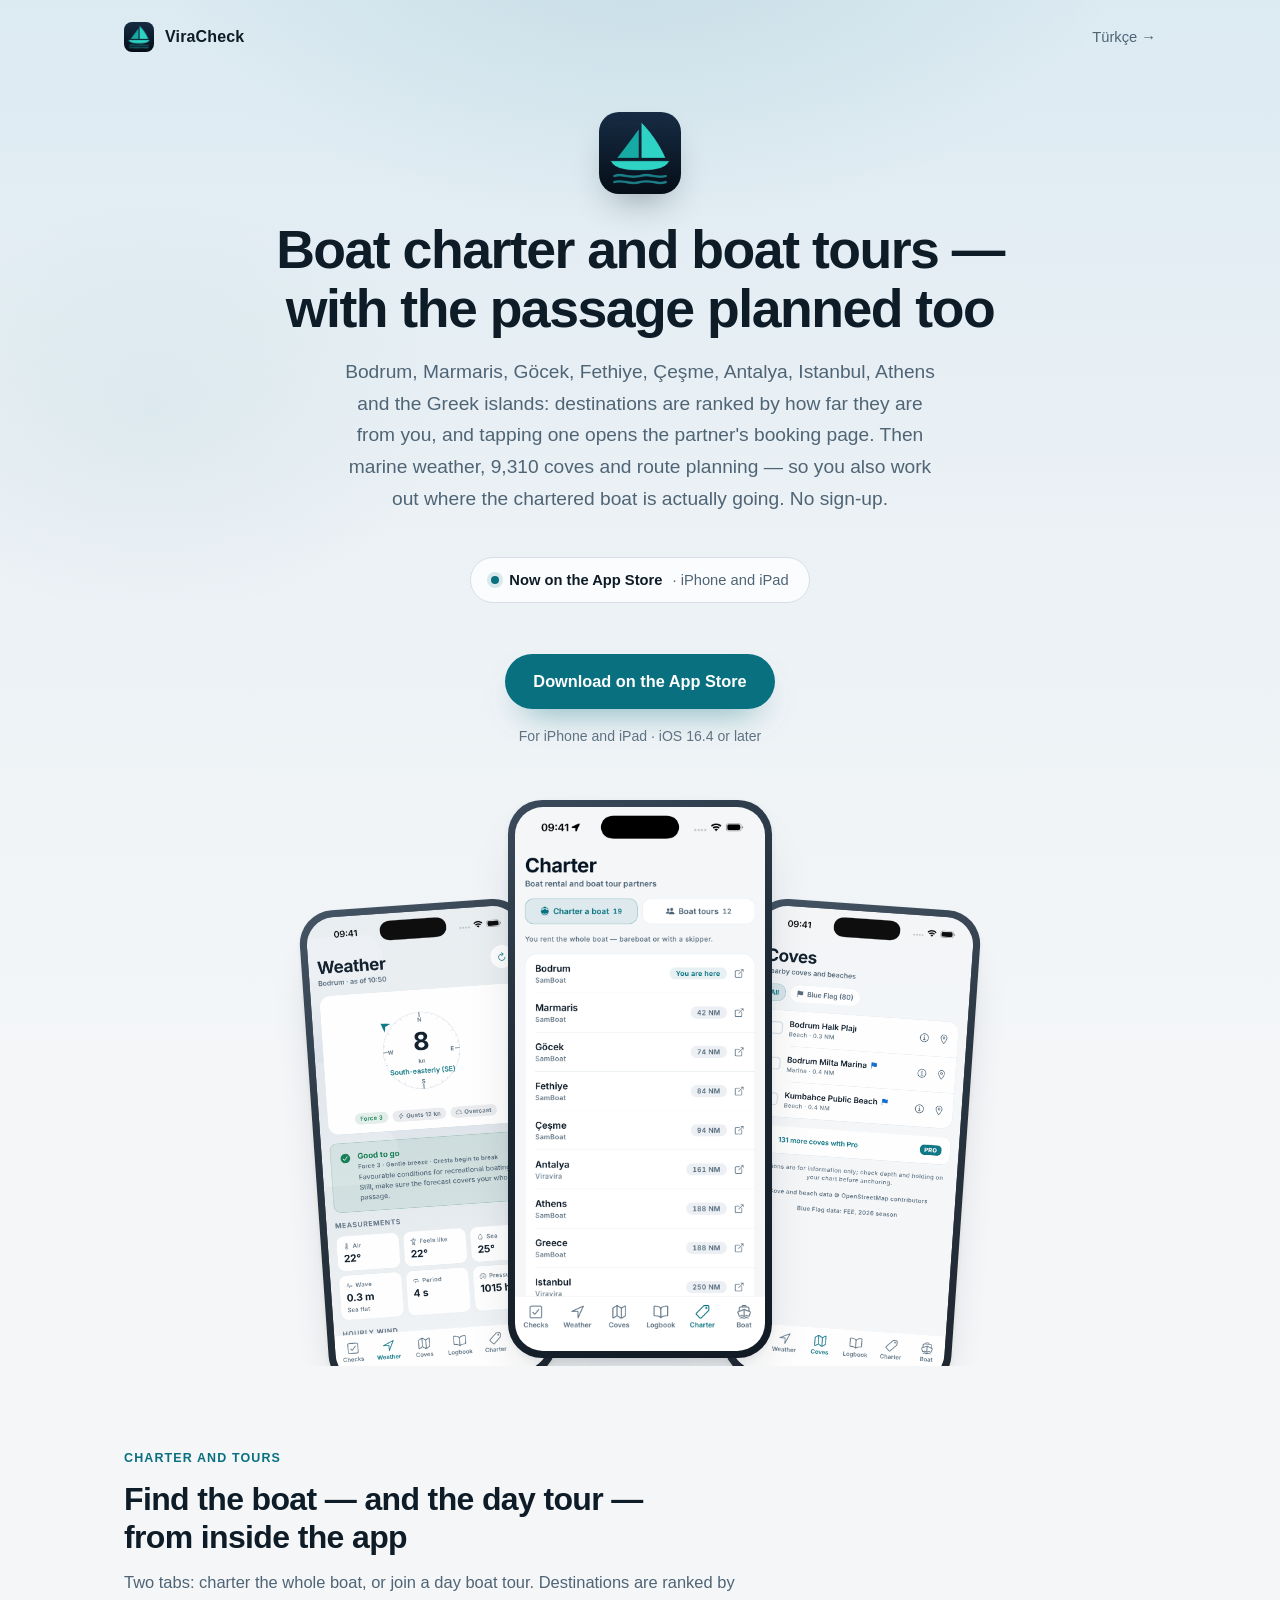
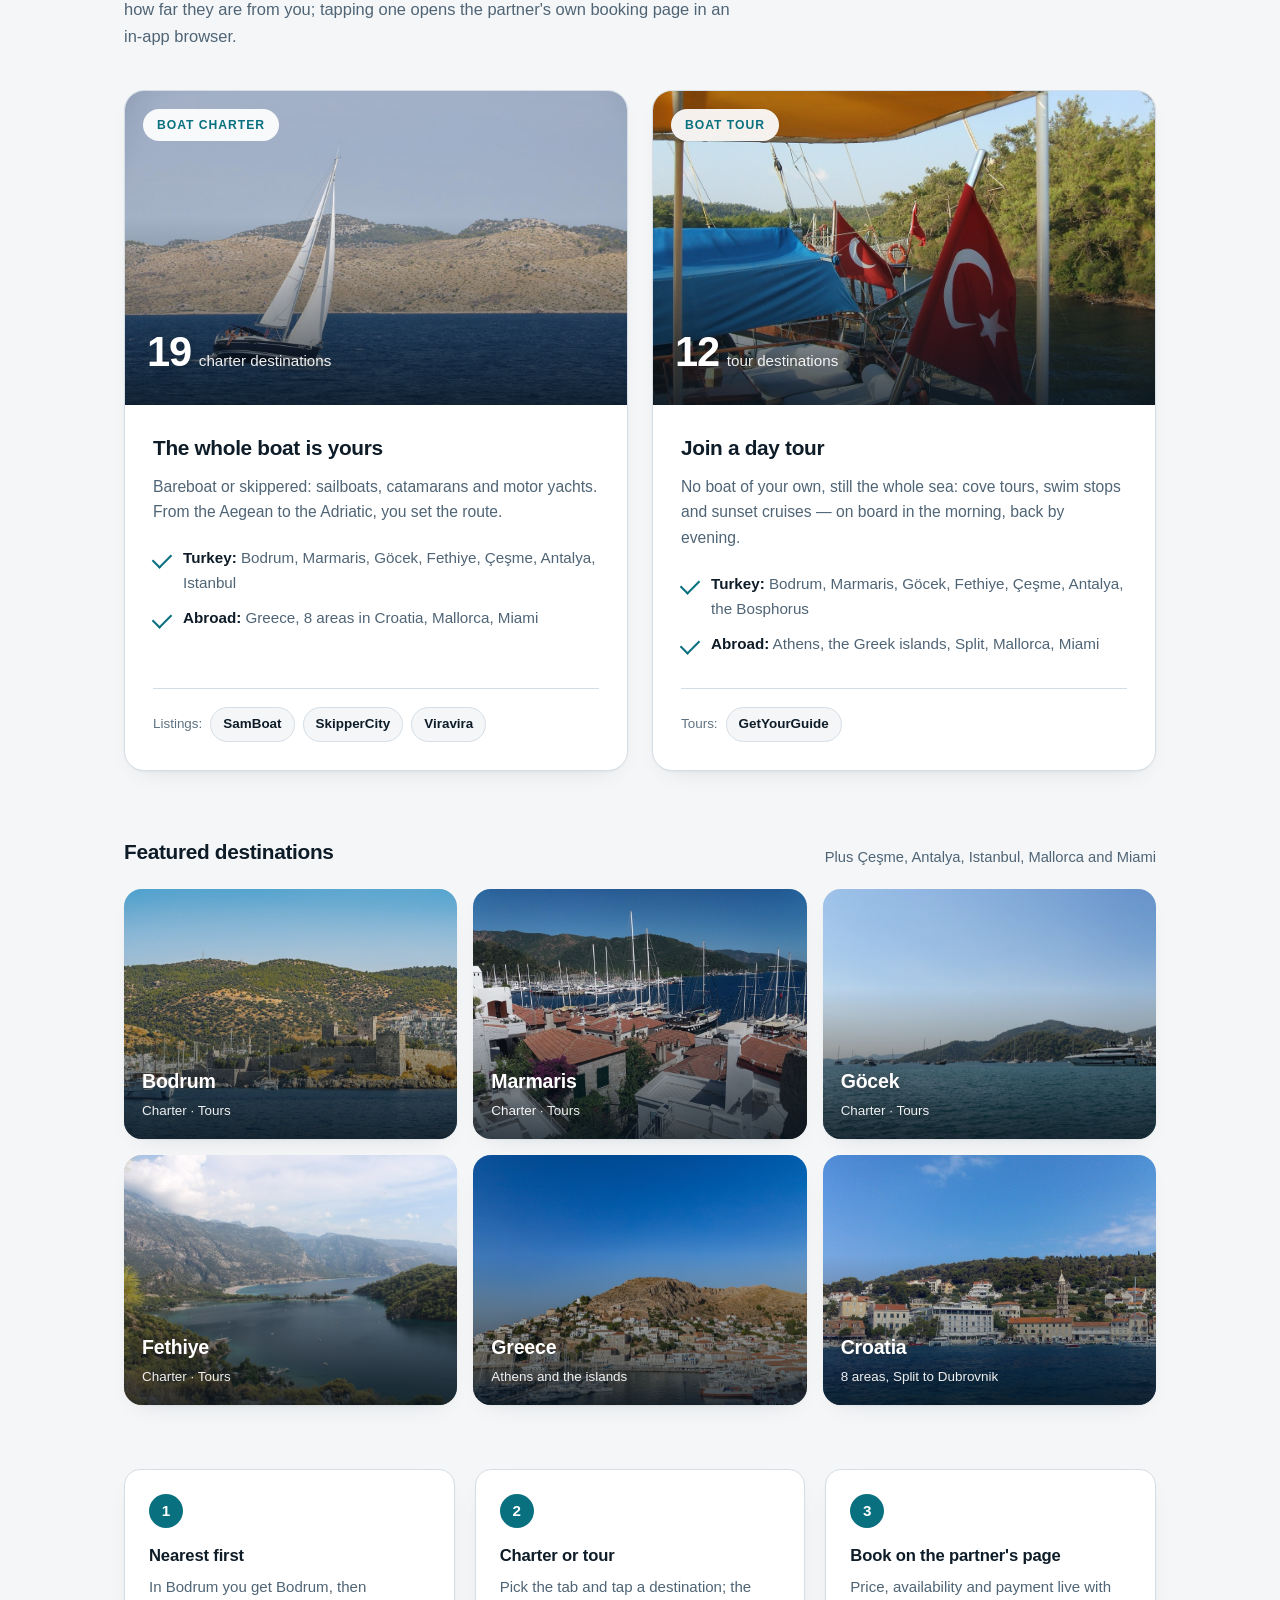
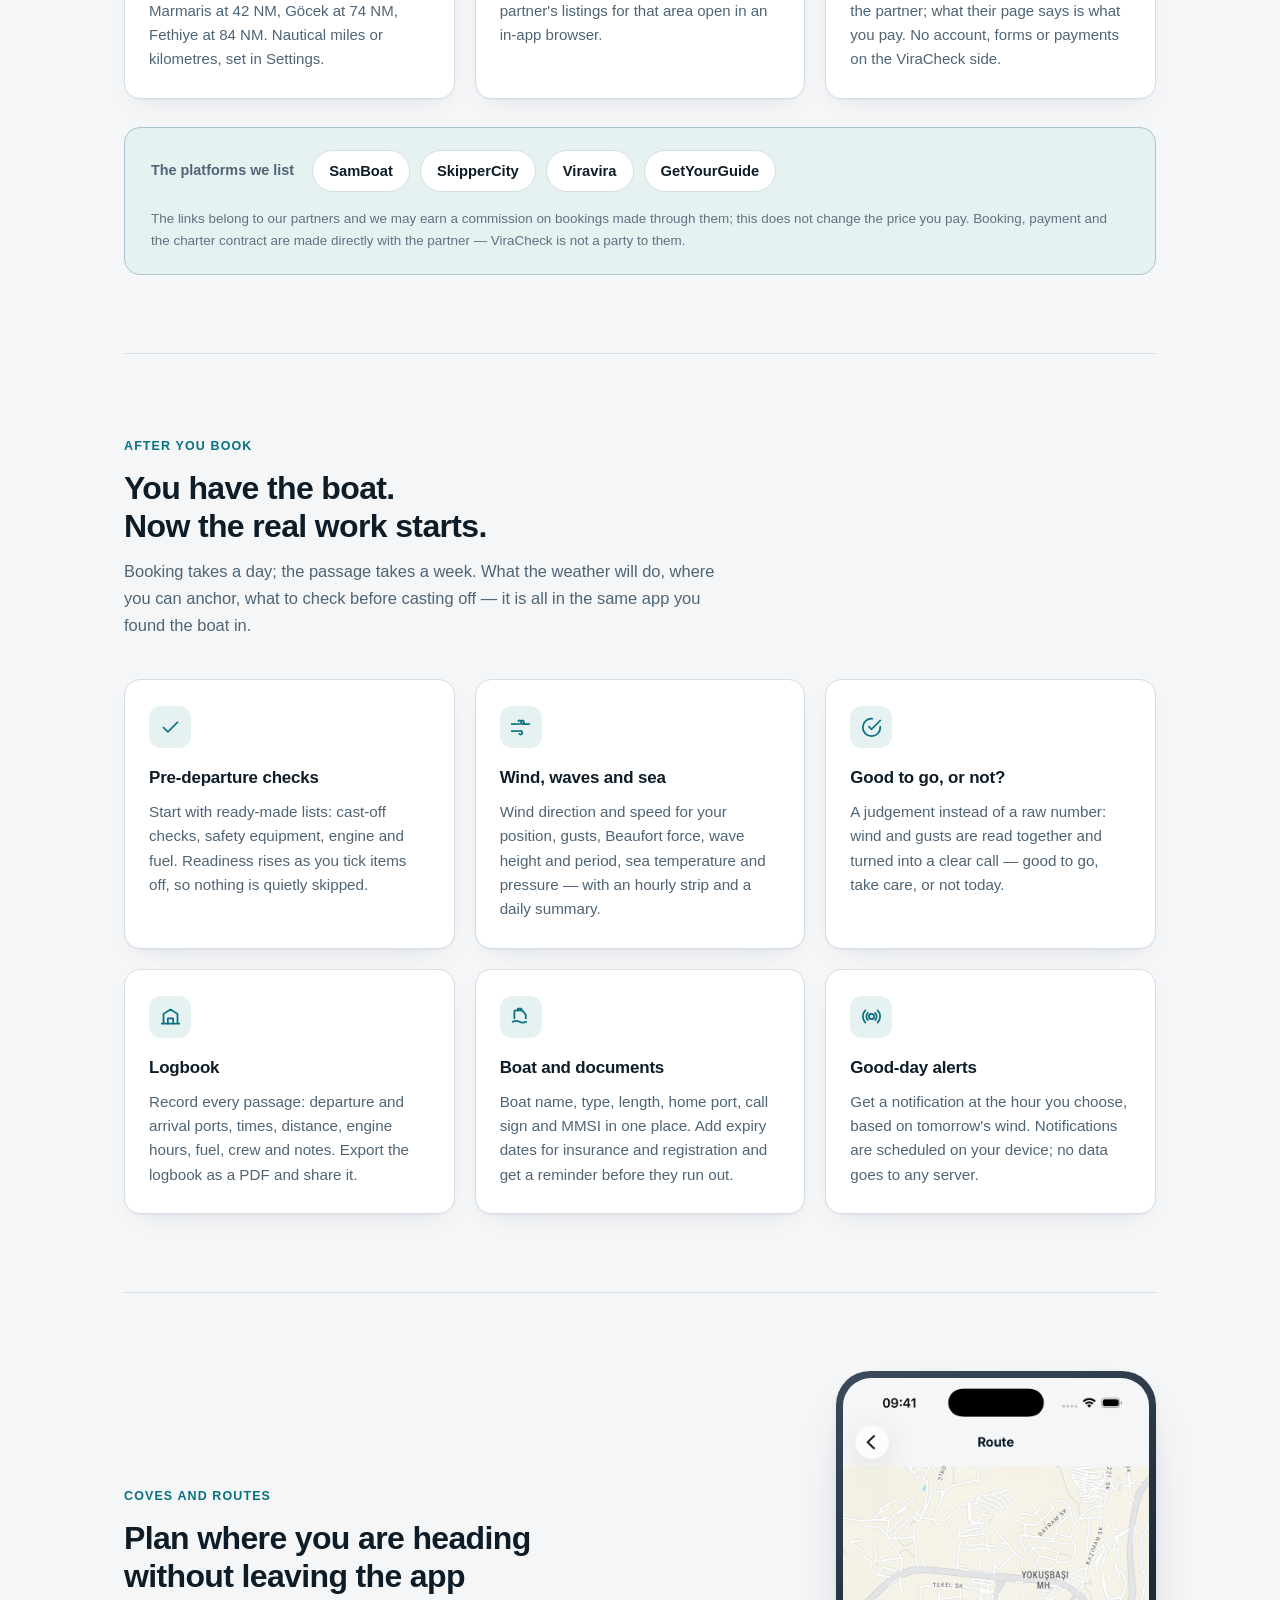
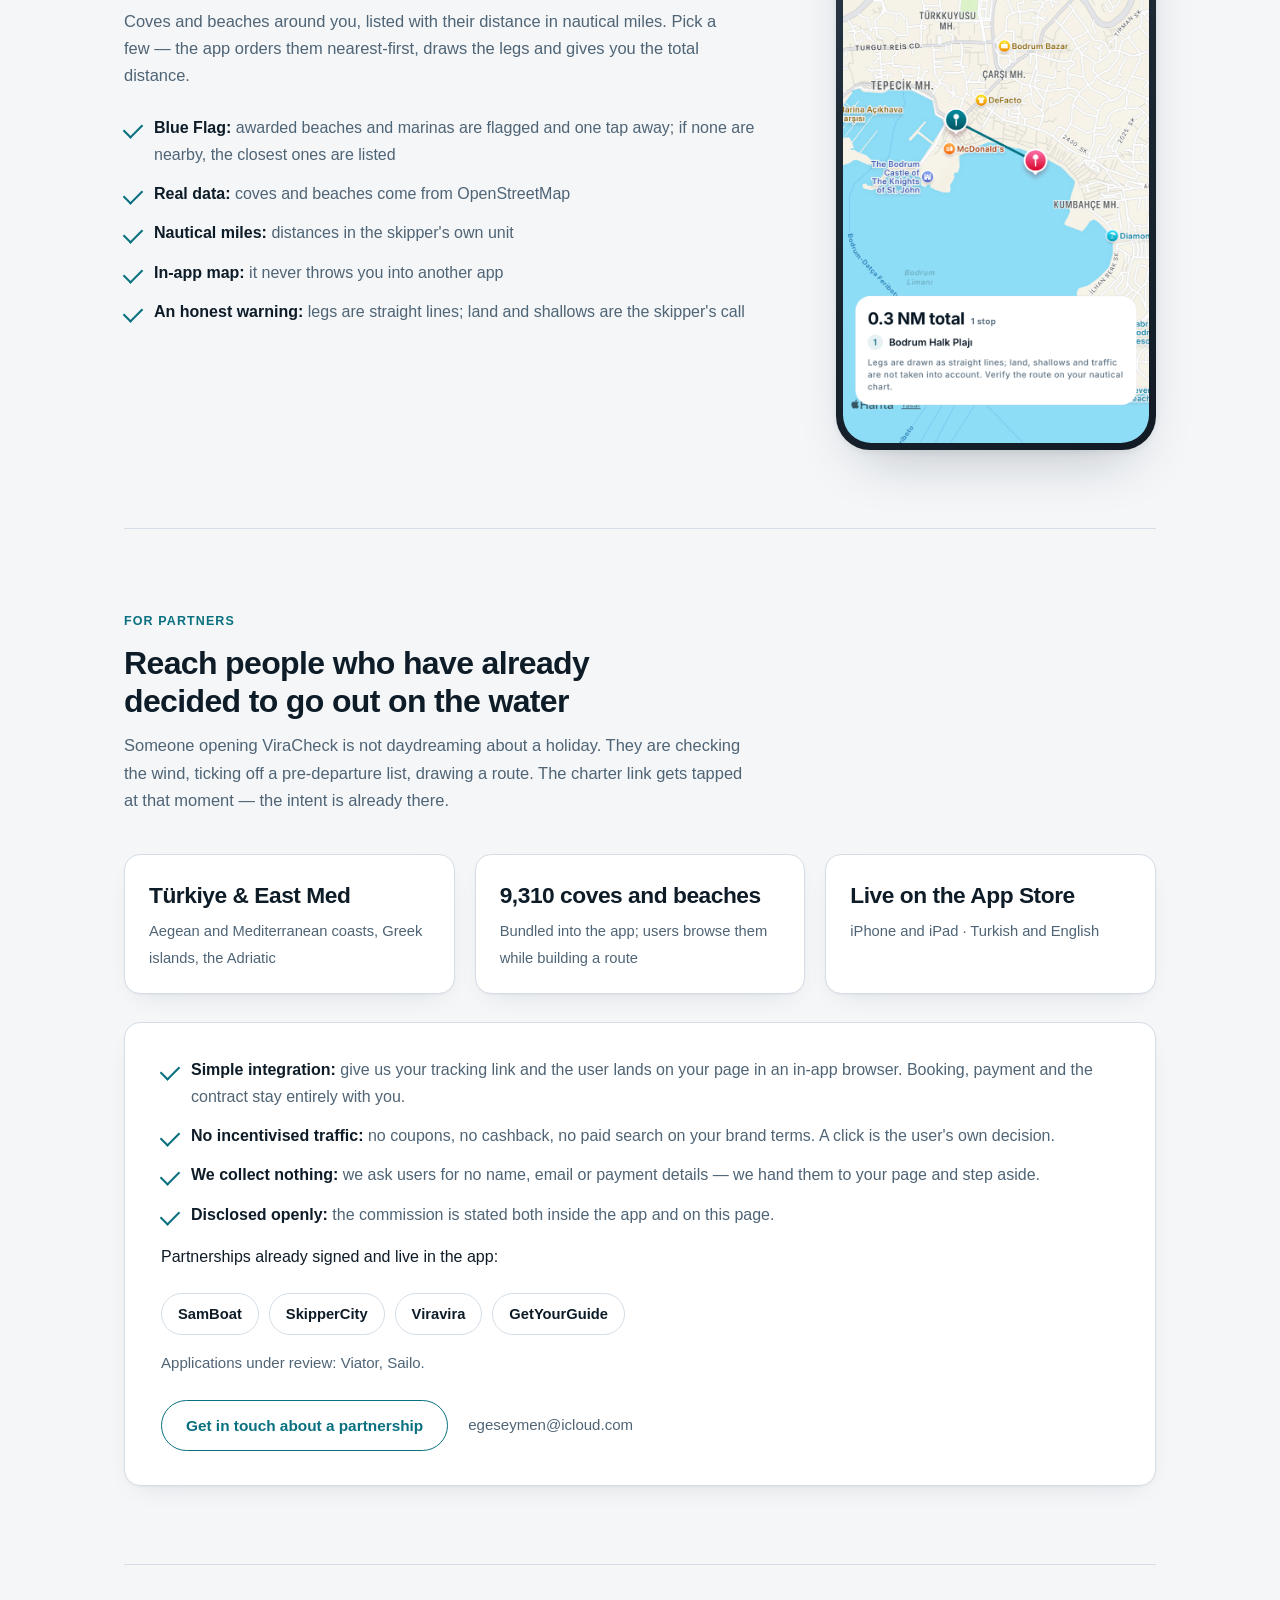
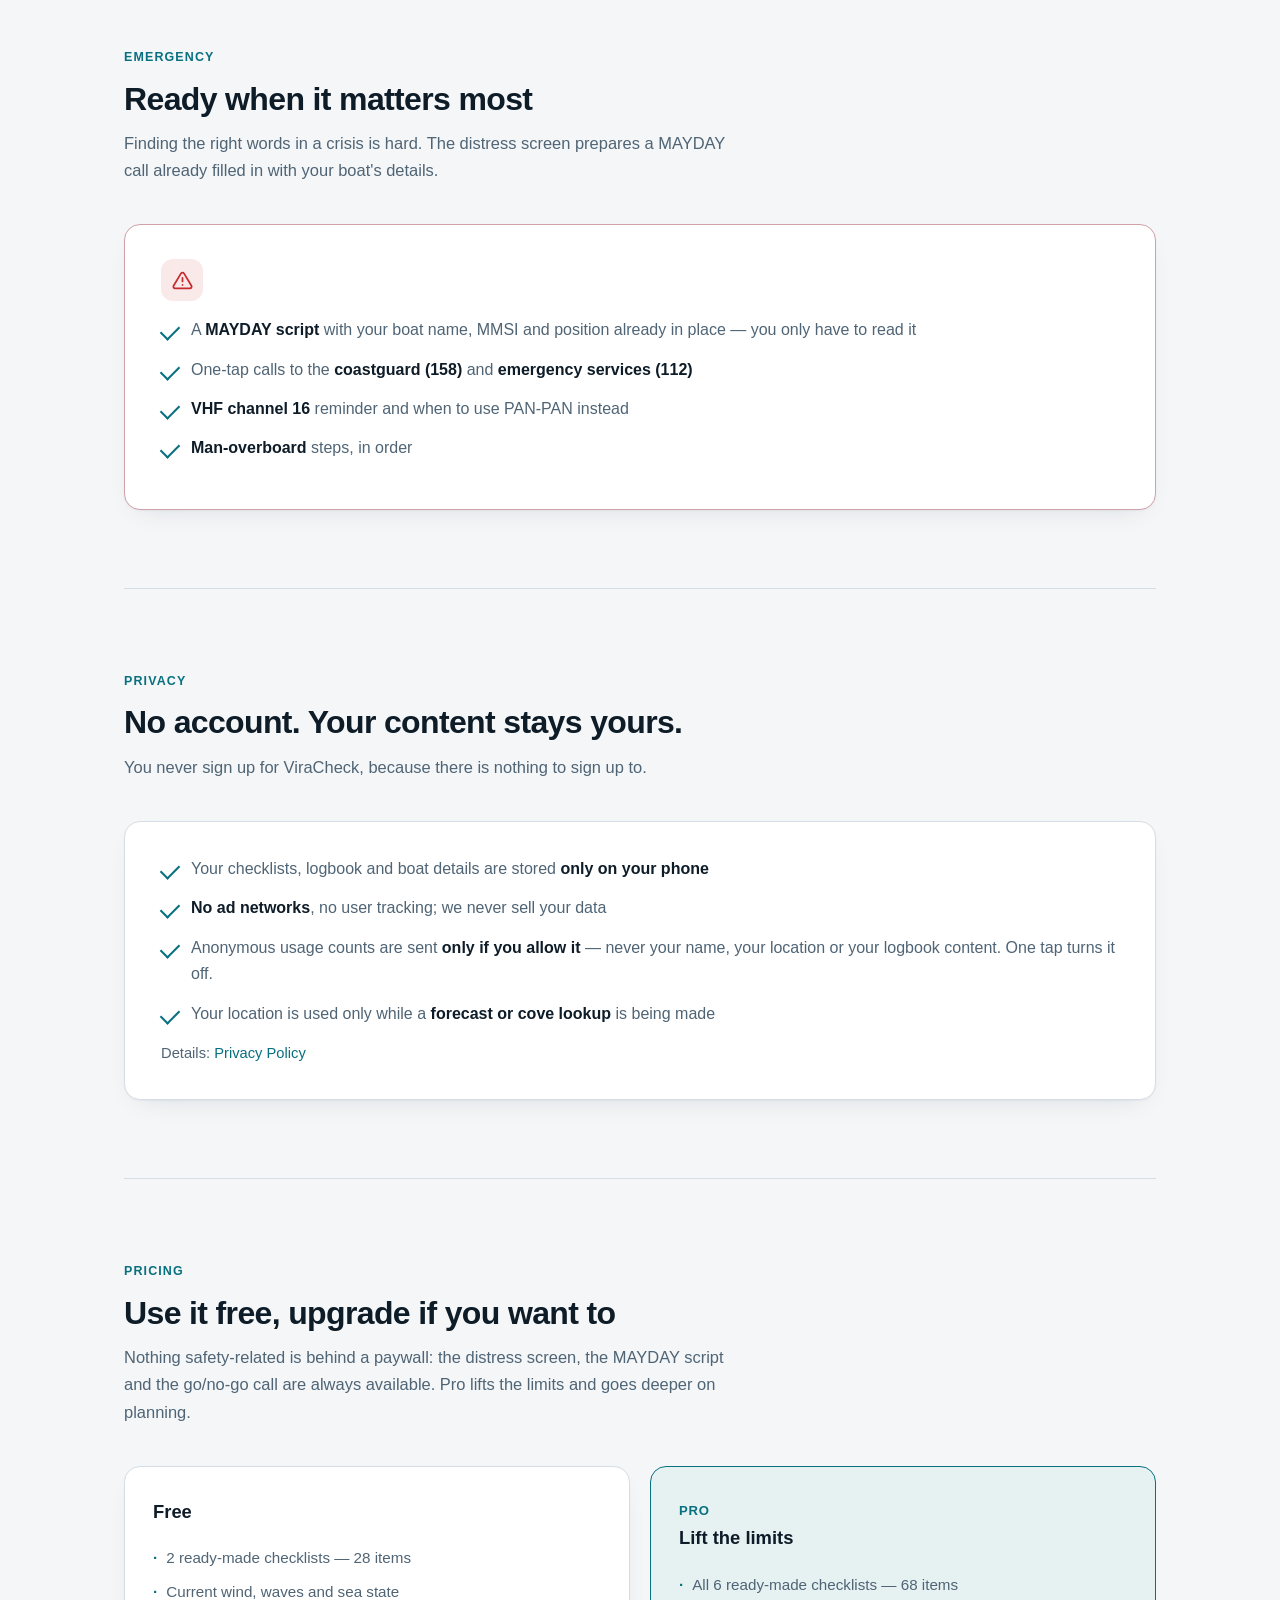
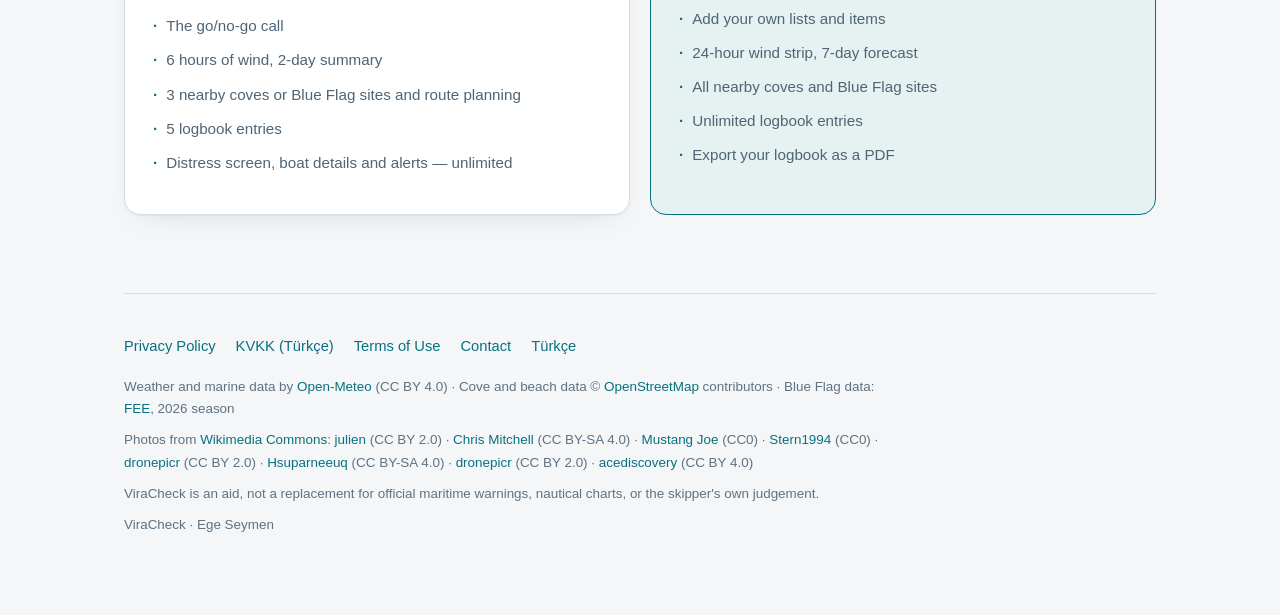
==== commit 293ad38e: "Site kiralama ve turları öne çıkarıyor; bölüm fotoğraflarla yenilendi - Başlık, açıklama ve kahraman" ====
--- a/index-en.html
+++ b/index-en.html
@@ -3,20 +3,20 @@
 <head>
 <meta charset="utf-8">
 <meta name="viewport" content="width=device-width, initial-scale=1">
-<title>ViraCheck — Your boating companion</title>
-<meta name="description" content="Pre-departure checklists, wind and sea state, nearby coves, Blue Flag sites and a logbook. No account — your content stays on your device.">
+<title>ViraCheck — Boat Charter, Boat Tours and Passage Planning</title>
+<meta name="description" content="Charter a boat or join a day boat tour on the Turkish and Greek coasts — destinations ranked by how far they are from you. Plus marine weather, 9,310 coves, route planning and checklists. No account.">
 <link rel="canonical" href="https://egesey.github.io/viracheck/index-en.html">
 <link rel="icon" href="favicon.png" type="image/png">
 <link rel="apple-touch-icon" href="icon.png">
 <meta name="theme-color" content="#F4F6F8">
 <!-- Impact iş ortağı ağı site doğrulaması. -->
 <meta name='impact-site-verification' value='7d20c3fe-10fc-4278-ba26-3518eeddc6a9'>
-<meta property="og:title" content="ViraCheck — Your boating companion">
-<meta property="og:description" content="Is everything ready before you cast off? Checklists, marine weather, coves and a logbook.">
+<meta property="og:title" content="ViraCheck — Boat Charter, Boat Tours and Passage Planning">
+<meta property="og:description" content="Charter a boat or join a day tour, then plan the route, the weather and the anchorages in the same app.">
 <meta property="og:type" content="website">
 <meta property="og:url" content="https://egesey.github.io/viracheck/index-en.html">
 <meta property="og:image" content="https://egesey.github.io/viracheck/icon.png">
-<link rel="stylesheet" href="site.css?v=6">
+<link rel="stylesheet" href="site.css?v=7">
 </head>
 <body>
 
@@ -29,10 +29,13 @@
 
     <div class="hero-inner">
       <img class="mark" src="icon.png" alt="ViraCheck app icon" width="82" height="82">
-      <h1>Is everything ready<br>before you cast off?</h1>
+      <h1>Boat charter and boat tours —<br>with the passage planned too</h1>
       <p class="lead">
-        Pre-departure checklists, wind and sea state, nearby coves and a
-        logbook — in one app. No sign-up, nothing to register with.
+        Bodrum, Marmaris, Göcek, Fethiye, Çeşme, Antalya, Istanbul, Athens and
+        the Greek islands: destinations are ranked by how far they are from
+        you, and tapping one opens the partner's booking page. Then marine
+        weather, 9,310 coves and route planning — so you also work out where
+        the chartered boat is actually going. No sign-up.
       </p>
       <p class="pill"><span class="dot"></span><b>Now on the App Store</b> · iPhone and iPad</p>
       <!--
@@ -43,16 +46,21 @@
       <p><a class="store-btn" href="https://apps.apple.com/us/app/viracheck/id6806044930" target="_blank" rel="noopener">Download on the App Store</a></p>
       <p class="store-not">For iPhone and iPad · iOS 16.4 or later</p>
 
+      <!--
+        The centre phone carries the page's promise. Chartering is the main
+        revenue source, so it takes the middle; weather and coves sit on the
+        sides and show the app also covers what happens after the booking.
+      -->
       <div class="stage">
         <div class="phone side left">
+          <img src="screens/en/hava.png" alt="Weather screen with the wind dial, Beaufort force and sea state" width="720" height="1565">
+        </div>
+        <div class="phone center">
+          <img src="screens/en/kiralama.png" alt="Charter screen listing Bodrum, Marmaris, Göcek and Fethiye with their distance from you" width="720" height="1565">
+        </div>
+        <div class="phone side right">
           <img src="screens/en/koylar.png?v=2" alt="Coves screen listing nearby coves, beaches and Blue Flag marinas with distances" width="720" height="1565">
         </div>
-        <div class="phone center">
-          <img src="screens/en/hava.png" alt="Weather screen with the wind dial, Beaufort force and sea state" width="720" height="1565">
-        </div>
-        <div class="phone side right">
-          <img src="screens/en/kontrol.png" alt="Checks screen showing trip readiness and checklists" width="720" height="1565">
-        </div>
       </div>
     </div>
   </div>
@@ -60,12 +68,123 @@
 
 <div class="wrap">
 
+<section id="charter">
+  <p class="eyebrow">Charter and tours</p>
+  <h2>Find the boat — and the day tour —<br>from inside the app</h2>
+  <p class="sub">
+    Two tabs: charter the whole boat, or join a day boat tour. Destinations are
+    ranked by how far they are from you; tapping one opens the partner's own
+    booking page in an in-app browser.
+  </p>
+
+  <div class="offers">
+    <article class="offer">
+      <div class="offer-media">
+        <img src="img/kiralama-yelken.jpg" alt="A sailing yacht under sail in the Kornati islands" width="1400" height="929" loading="lazy">
+        <span class="offer-tag">Boat charter</span>
+        <p class="offer-count"><b>19</b><span>charter destinations</span></p>
+      </div>
+      <div class="offer-body">
+        <h3>The whole boat is yours</h3>
+        <p>Bareboat or skippered: sailboats, catamarans and motor yachts. From the Aegean to the Adriatic, you set the route.</p>
+        <ul class="checks">
+          <li><strong>Turkey:</strong> Bodrum, Marmaris, Göcek, Fethiye, Çeşme, Antalya, Istanbul</li>
+          <li><strong>Abroad:</strong> Greece, 8 areas in Croatia, Mallorca, Miami</li>
+        </ul>
+        <div class="offer-partners"><span>Listings:</span><span class="chip">SamBoat</span><span class="chip">SkipperCity</span><span class="chip">Viravira</span></div>
+      </div>
+    </article>
+
+    <article class="offer">
+      <div class="offer-media">
+        <img src="img/kiralama-gulet.jpg" alt="The deck of a gulet in Bodrum, with Turkish flags and a sunshade" width="1200" height="900" loading="lazy">
+        <span class="offer-tag">Boat tour</span>
+        <p class="offer-count"><b>12</b><span>tour destinations</span></p>
+      </div>
+      <div class="offer-body">
+        <h3>Join a day tour</h3>
+        <p>No boat of your own, still the whole sea: cove tours, swim stops and sunset cruises — on board in the morning, back by evening.</p>
+        <ul class="checks">
+          <li><strong>Turkey:</strong> Bodrum, Marmaris, Göcek, Fethiye, Çeşme, Antalya, the Bosphorus</li>
+          <li><strong>Abroad:</strong> Athens, the Greek islands, Split, Mallorca, Miami</li>
+        </ul>
+        <div class="offer-partners"><span>Tours:</span><span class="chip">GetYourGuide</span></div>
+      </div>
+    </article>
+  </div>
+
+  <div class="regions-head">
+    <h3>Featured destinations</h3>
+    <p>Plus Çeşme, Antalya, Istanbul, Mallorca and Miami</p>
+  </div>
+  <div class="region-grid">
+    <figure class="region">
+      <img src="img/bolge-bodrum.jpg" alt="Bodrum Castle and harbour" width="1000" height="667" loading="lazy">
+      <figcaption><b>Bodrum</b><span>Charter · Tours</span></figcaption>
+    </figure>
+    <figure class="region">
+      <img src="img/bolge-marmaris.jpg" alt="Looking down on Marmaris marina" width="1000" height="750" loading="lazy">
+      <figcaption><b>Marmaris</b><span>Charter · Tours</span></figcaption>
+    </figure>
+    <figure class="region">
+      <img src="img/bolge-gocek.jpg" alt="Yachts at anchor in Göcek Bay" width="1000" height="666" loading="lazy">
+      <figcaption><b>Göcek</b><span>Charter · Tours</span></figcaption>
+    </figure>
+    <figure class="region">
+      <img src="img/bolge-fethiye.jpg" alt="The Ölüdeniz lagoon near Fethiye" width="1000" height="666" loading="lazy">
+      <figcaption><b>Fethiye</b><span>Charter · Tours</span></figcaption>
+    </figure>
+    <figure class="region">
+      <img src="img/bolge-yunanistan.jpg" alt="The harbour of Hydra island, Greece" width="1000" height="666" loading="lazy">
+      <figcaption><b>Greece</b><span>Athens and the islands</span></figcaption>
+    </figure>
+    <figure class="region">
+      <img src="img/bolge-hirvatistan.jpg" alt="Hvar town seen from the harbour, Croatia" width="1000" height="750" loading="lazy">
+      <figcaption><b>Croatia</b><span>8 areas, Split to Dubrovnik</span></figcaption>
+    </figure>
+  </div>
+
+  <div class="steps">
+    <div class="step">
+      <div class="step-no">1</div>
+      <h4>Nearest first</h4>
+      <p>In Bodrum you get Bodrum, then Marmaris at 42 NM, Göcek at 74 NM, Fethiye at 84 NM. Nautical miles or kilometres, set in Settings.</p>
+    </div>
+    <div class="step">
+      <div class="step-no">2</div>
+      <h4>Charter or tour</h4>
+      <p>Pick the tab and tap a destination; the partner's listings for that area open in an in-app browser.</p>
+    </div>
+    <div class="step">
+      <div class="step-no">3</div>
+      <h4>Book on the partner's page</h4>
+      <p>Price, availability and payment live with the partner; what their page says is what you pay. No account, forms or payments on the ViraCheck side.</p>
+    </div>
+  </div>
+
+  <div class="partner-strip">
+    <span>The platforms we list</span>
+    <ul class="brands">
+      <li><b>SamBoat</b></li>
+      <li><b>SkipperCity</b></li>
+      <li><b>Viravira</b></li>
+      <li><b>GetYourGuide</b></li>
+    </ul>
+    <p class="fine">
+      The links belong to our partners and we may earn a commission on bookings made
+      through them; this does not change the price you pay. Booking, payment and the
+      charter contract are made directly with the partner — ViraCheck is not a party to them.
+    </p>
+  </div>
+</section>
+
 <section id="features">
-  <p class="eyebrow">What it does</p>
-  <h2>Everything you repeat before every trip, in one place</h2>
-  <p class="sub">
-    From getting ready to writing the passage down — the things every skipper
-    does again on every single outing.
+  <p class="eyebrow">After you book</p>
+  <h2>You have the boat.<br>Now the real work starts.</h2>
+  <p class="sub">
+    Booking takes a day; the passage takes a week. What the weather will do,
+    where you can anchor, what to check before casting off — it is all in the
+    same app you found the boat in.
   </p>
 
   <div class="grid">
@@ -153,28 +272,6 @@
   </div>
 </section>
 
-<section id="charter">
-  <p class="eyebrow">Charter</p>
-  <h2>Boat charter and boat tours,<br>inside the app</h2>
-  <p class="sub">
-    Find the boat while you plan the route. The Rentals tab lists destinations
-    from partner platforms; tapping one opens the partner's own booking page in
-    an in-app browser.
-  </p>
-  <div class="panel">
-    <ul class="checks" style="margin-top:0">
-      <li><strong>Two tabs:</strong> charter the whole boat, or join a day boat tour</li>
-      <li><strong>Sorted by distance:</strong> destinations are ranked by how far they are from you; distant regions sit under their own heading</li>
-      <li><strong>No account:</strong> no sign-up, no forms and no payments on the ViraCheck side</li>
-      <li><strong>Same price:</strong> whatever the partner's page says is what you pay</li>
-    </ul>
-    <p style="margin:14px 0 0;font-size:.92rem;color:var(--muted)">
-      The links belong to our partners and we may earn a commission on bookings made
-      through them; this does not change the price you pay. Booking, payment and the
-      charter contract are made directly with the partner — ViraCheck is not a party to them.
-    </p>
-  </div>
-</section>
 
 <section id="partners">
   <p class="eyebrow">For partners</p>
@@ -207,14 +304,14 @@
       <li><strong>We collect nothing:</strong> we ask users for no name, email or payment details — we hand them to your page and step aside.</li>
       <li><strong>Disclosed openly:</strong> the commission is stated both inside the app and on this page.</li>
     </ul>
-    <p style="margin:16px 0 0">Platforms we partner with and are in talks with:</p>
+    <p style="margin:16px 0 0">Partnerships already signed and live in the app:</p>
     <ul class="brands">
       <li><b>SamBoat</b></li>
+      <li><b>SkipperCity</b></li>
+      <li><b>Viravira</b></li>
       <li><b>GetYourGuide</b></li>
-      <li><b>SkipperCity</b></li>
-      <li><b>Viator</b></li>
-      <li><b>Viravira</b></li>
     </ul>
+    <p style="margin:16px 0 0;font-size:.94rem;color:var(--muted)">Applications under review: Viator, Sailo.</p>
     <div class="partner-cta">
       <a class="btn-ghost" href="mailto:egeseymen@icloud.com?subject=ViraCheck%20--%20partnership">Get in touch about a partnership</a>
       <span style="color:var(--muted);font-size:.94rem">egeseymen@icloud.com</span>
@@ -309,6 +406,17 @@
     Blue Flag data: <a href="https://www.blueflag.global">FEE</a>, 2026 season
   </p>
   <p class="fine">
+    Photos from <a href="https://commons.wikimedia.org">Wikimedia Commons</a>:
+    <a href="https://commons.wikimedia.org/wiki/File:Voilier_%C3%A0_Kornati.jpg">julien</a> (CC BY 2.0) ·
+    <a href="https://commons.wikimedia.org/wiki/File:Bodrum_02.jpg">Chris Mitchell</a> (CC BY-SA 4.0) ·
+    <a href="https://commons.wikimedia.org/wiki/File:Bodrum_Castle,_Turkey.jpg">Mustang Joe</a> (CC0) ·
+    <a href="https://commons.wikimedia.org/wiki/File:Marmaris_Marina_View.jpg">Stern1994</a> (CC0) ·
+    <a href="https://commons.wikimedia.org/wiki/File:Yachts_in_G%C3%B6cek_Bay,_Turkey_(49070927017).jpg">dronepicr</a> (CC BY 2.0) ·
+    <a href="https://commons.wikimedia.org/wiki/File:%C3%96l%C3%BCdeniz_lagoon.jpg">Hsuparneeuq</a> (CC BY-SA 4.0) ·
+    <a href="https://commons.wikimedia.org/wiki/File:Harbour_of_Hydra_island_(43058393960).jpg">dronepicr</a> (CC BY 2.0) ·
+    <a href="https://commons.wikimedia.org/wiki/File:View-of-Hvar-from-Harbour.jpg">acediscovery</a> (CC BY 4.0)
+  </p>
+  <p class="fine">
     ViraCheck is an aid, not a replacement for official maritime warnings,
     nautical charts, or the skipper's own judgement.
   </p>
--- a/site.css
+++ b/site.css
@@ -205,6 +205,102 @@
 }
 .brands li b{color:var(--fg); font-weight:600}
 
+/* ----------------------------------------------- kiralama ve turlar */
+
+/* Sayfanın gelir bölümü. Düz istatistik kartları ürünü anlatmıyordu;
+ * ziyaretçi neyi kiralayacağını ve nereye gideceğini görsün diye iki ürün
+ * fotoğraflı kartla, bölgeler de fotoğraflı karolarla gösteriliyor.
+ * Fotoğraflar Wikimedia Commons'tan; künyeleri altlıkta. */
+
+.offers{display:grid; grid-template-columns:repeat(2,1fr); gap:24px}
+.offer{
+  background:var(--card); border:1px solid var(--line); border-radius:20px;
+  overflow:hidden; box-shadow:var(--golge); display:flex; flex-direction:column;
+}
+.offer-media{position:relative; aspect-ratio:16/10; overflow:hidden; background:#cfdde6}
+.offer-media img{
+  display:block; width:100%; height:100%; object-fit:cover;
+  transition:transform .7s cubic-bezier(.2,.7,.2,1);
+}
+.offer:hover .offer-media img{transform:scale(1.04)}
+/* Alt kenarda koyulaşma: üstüne yazılan sayı her fotoğrafta okunsun. */
+.offer-media::after, .region::after{
+  content:""; position:absolute; inset:0; pointer-events:none;
+  background:linear-gradient(180deg, rgba(8,20,30,0) 40%, rgba(8,20,30,.8) 100%);
+}
+.offer-tag{
+  position:absolute; left:18px; top:18px; z-index:1;
+  background:rgba(255,255,255,.92); color:var(--accent);
+  border-radius:999px; padding:6px 14px; font-size:.76rem; font-weight:700;
+  letter-spacing:.08em; text-transform:uppercase; backdrop-filter:blur(6px);
+}
+.offer-count{
+  position:absolute; left:22px; bottom:16px; z-index:1; color:#fff;
+  display:flex; align-items:baseline; gap:8px; text-shadow:0 1px 12px rgba(0,0,0,.25);
+}
+.offer-count b{font-size:2.6rem; line-height:1; letter-spacing:-.03em}
+.offer-count span{font-size:.95rem; opacity:.92}
+.offer-body{padding:26px 28px 28px; display:flex; flex-direction:column; flex:1}
+.offer-body h3{margin:0 0 8px; font-size:1.3rem; letter-spacing:-.015em}
+.offer-body > p{margin:0; color:var(--muted); font-size:.98rem}
+.offer .checks{margin:20px 0 0}
+.offer .checks li{margin-bottom:10px; font-size:.95rem}
+.offer-partners{
+  margin-top:auto; padding-top:18px; border-top:1px solid var(--line);
+  display:flex; flex-wrap:wrap; align-items:center; gap:8px;
+  font-size:.84rem; color:var(--faint);
+}
+.offer-body .checks{margin-bottom:22px}
+.chip{
+  border:1px solid var(--line); border-radius:999px; padding:5px 12px;
+  color:var(--fg); font-weight:600; background:var(--bg);
+}
+
+.regions-head{
+  display:flex; flex-wrap:wrap; align-items:flex-end; justify-content:space-between;
+  gap:6px 20px; margin:64px 0 20px;
+}
+.regions-head h3{margin:0; font-size:1.3rem; letter-spacing:-.015em}
+.regions-head p{margin:0; color:var(--muted); font-size:.92rem}
+.region-grid{display:grid; grid-template-columns:repeat(3,1fr); gap:16px}
+.region{
+  position:relative; margin:0; border-radius:18px; overflow:hidden;
+  aspect-ratio:4/3; box-shadow:var(--golge); background:#cfdde6;
+}
+.region img{
+  display:block; width:100%; height:100%; object-fit:cover;
+  transition:transform .7s cubic-bezier(.2,.7,.2,1);
+}
+.region:hover img{transform:scale(1.05)}
+.region figcaption{
+  position:absolute; left:18px; right:18px; bottom:15px; z-index:1; color:#fff;
+  text-shadow:0 1px 10px rgba(0,0,0,.3);
+}
+.region figcaption b{display:block; font-size:1.22rem; letter-spacing:-.01em}
+.region figcaption span{font-size:.84rem; opacity:.92}
+
+.steps{display:grid; grid-template-columns:repeat(3,1fr); gap:20px; margin-top:64px}
+.step{
+  background:var(--card); border:1px solid var(--line); border-radius:var(--radius);
+  padding:24px 24px 26px; box-shadow:var(--golge);
+}
+.step-no{
+  width:34px; height:34px; border-radius:50%; margin-bottom:14px;
+  background:var(--accent); color:var(--on-accent); font-weight:700; font-size:.95rem;
+  display:flex; align-items:center; justify-content:center;
+}
+.step h4{margin:0 0 6px; font-size:1.04rem; letter-spacing:-.01em}
+.step p{margin:0; color:var(--muted); font-size:.94rem; line-height:1.6}
+
+.partner-strip{
+  margin-top:28px; padding:22px 26px; border-radius:var(--radius);
+  background:var(--accent-soft); border:1px solid color-mix(in srgb, var(--accent) 22%, var(--line));
+  display:flex; flex-wrap:wrap; align-items:center; gap:12px 18px;
+}
+.partner-strip > span{font-size:.9rem; color:var(--muted); font-weight:600}
+.partner-strip .brands{margin:0}
+.partner-strip .fine{flex-basis:100%; margin:4px 0 0; max-width:none}
+
 /* ----------------------------------------------------------- fiyatlama */
 
 .plans{display:grid; grid-template-columns:repeat(2,1fr); gap:20px}
@@ -232,6 +328,9 @@
 
 @media (max-width:900px){
   .grid, .partner-grid{grid-template-columns:repeat(2,1fr)}
+  .offers{grid-template-columns:1fr}
+  .region-grid{grid-template-columns:repeat(2,1fr)}
+  .steps{grid-template-columns:1fr}
   .split{grid-template-columns:1fr; gap:38px}
   .split .phone{width:270px; margin:0 auto}
 }
@@ -239,6 +338,12 @@
   section{padding:56px 0}
   .grid, .plans, .partner-grid{grid-template-columns:1fr}
   .panel{padding:26px 22px}
+  .offer-body{padding:22px 22px 24px}
+  .offer-count b{font-size:2.2rem}
+  .region-grid{gap:12px}
+  .region figcaption{left:14px; right:14px; bottom:12px}
+  .region figcaption b{font-size:1.05rem}
+  .region figcaption span{font-size:.78rem}
 
   /* Dar ekranda da üç telefon birden görünsün. Kartlar küçülüp birbirine
    * sokuluyor: `translateX` yalnızca görüntüyü kaydırır, yerleşim genişliğini
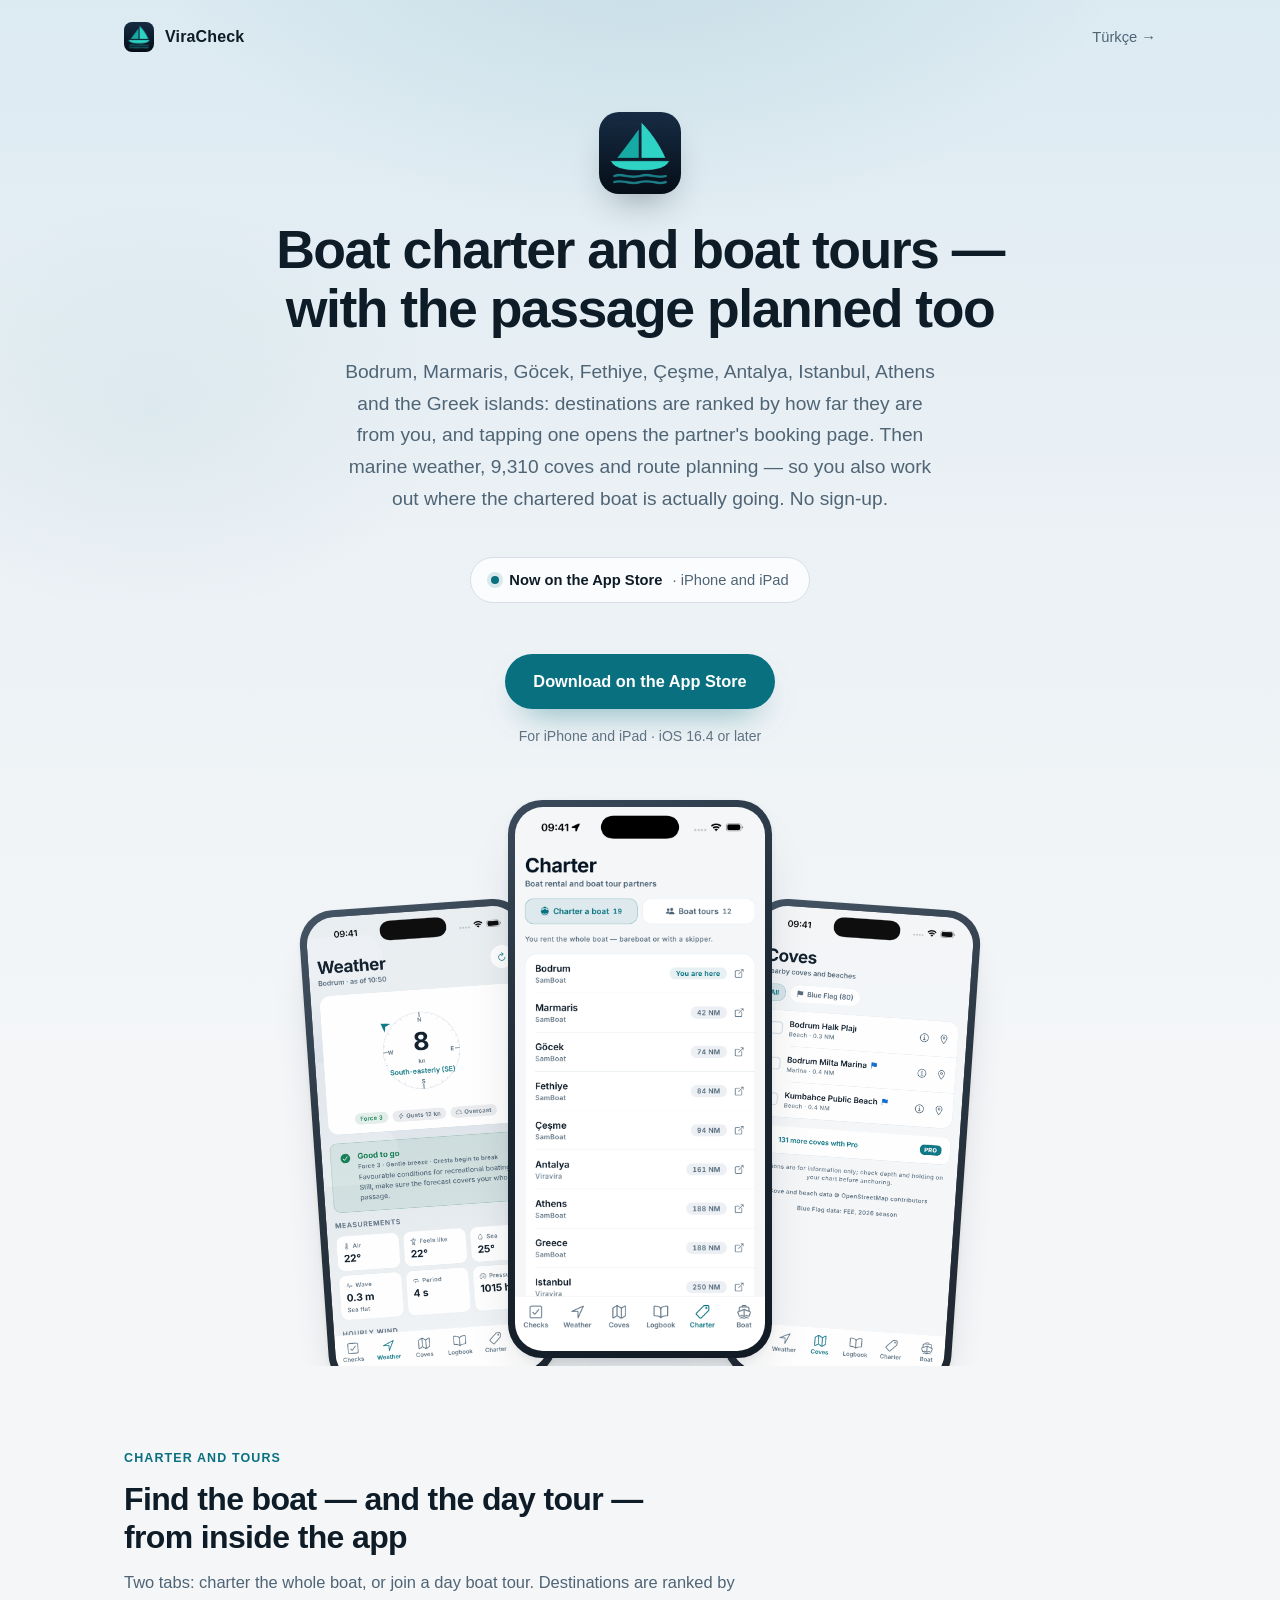
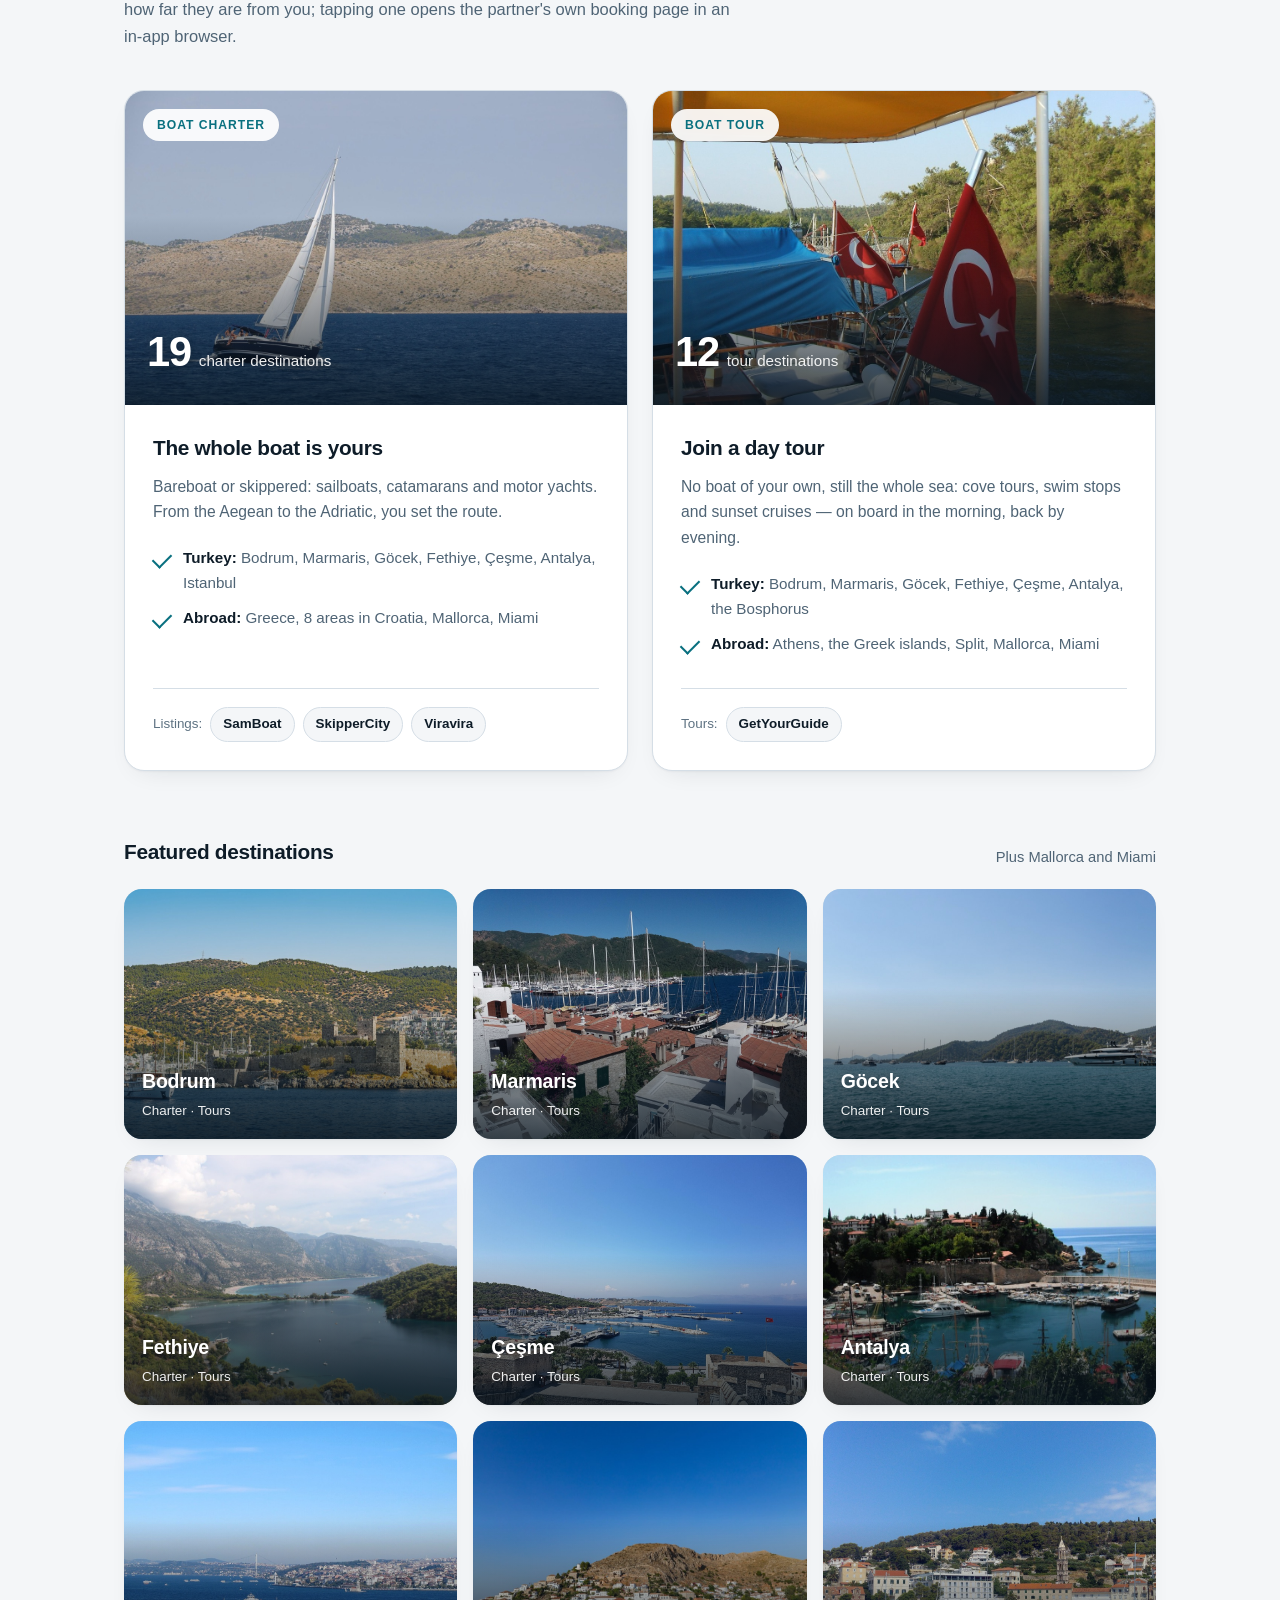
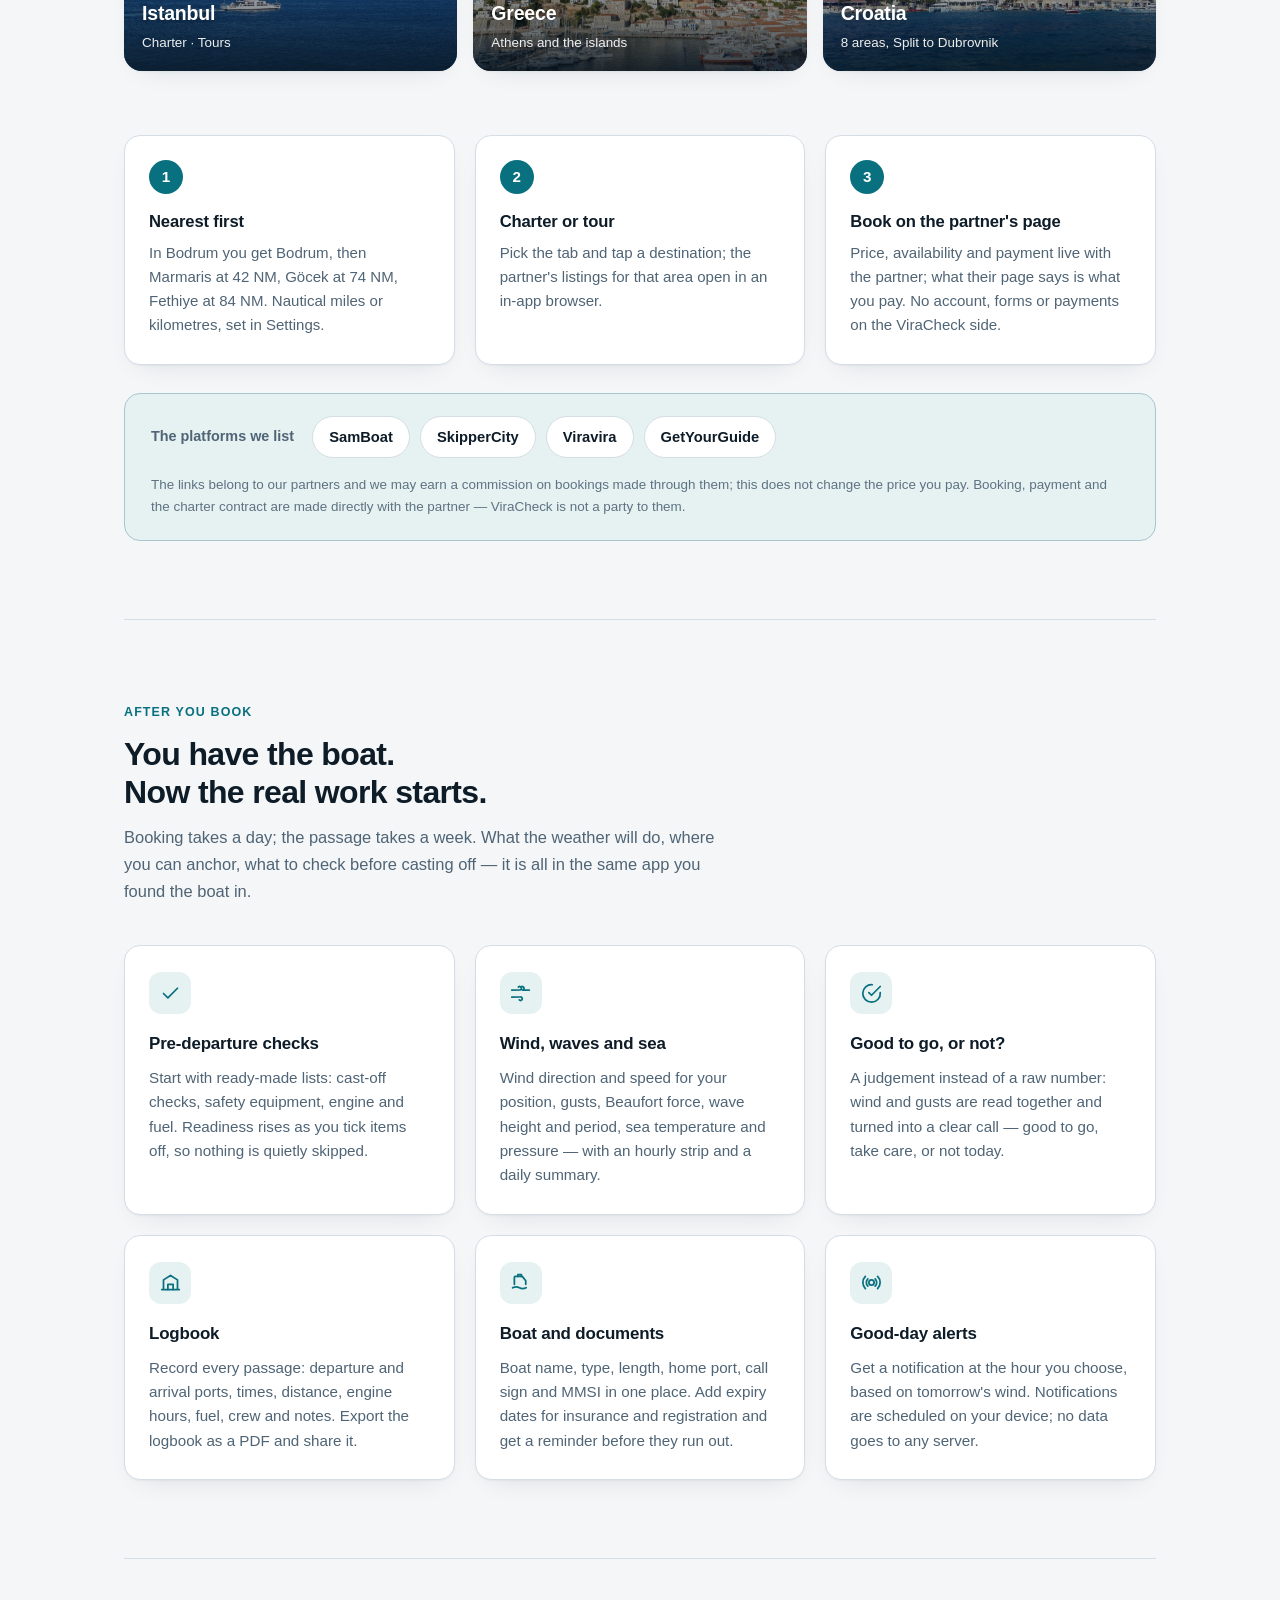
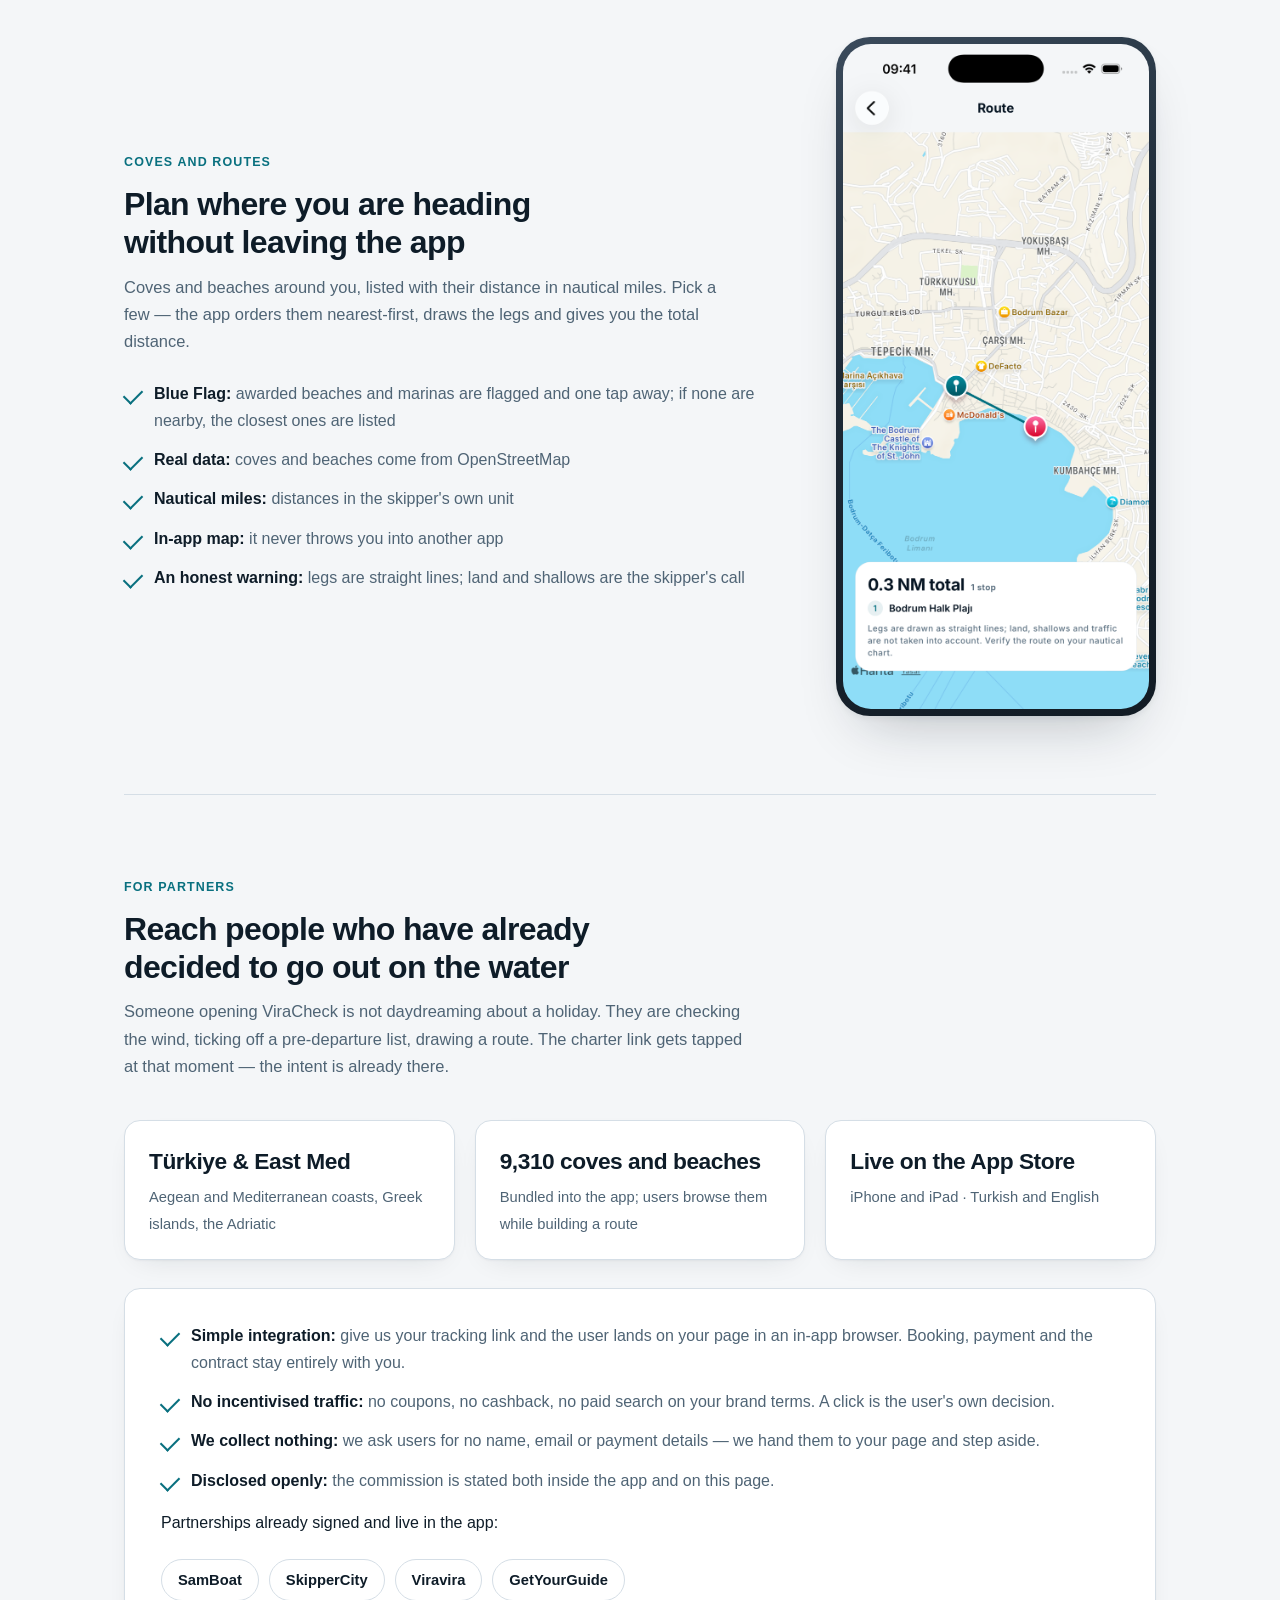
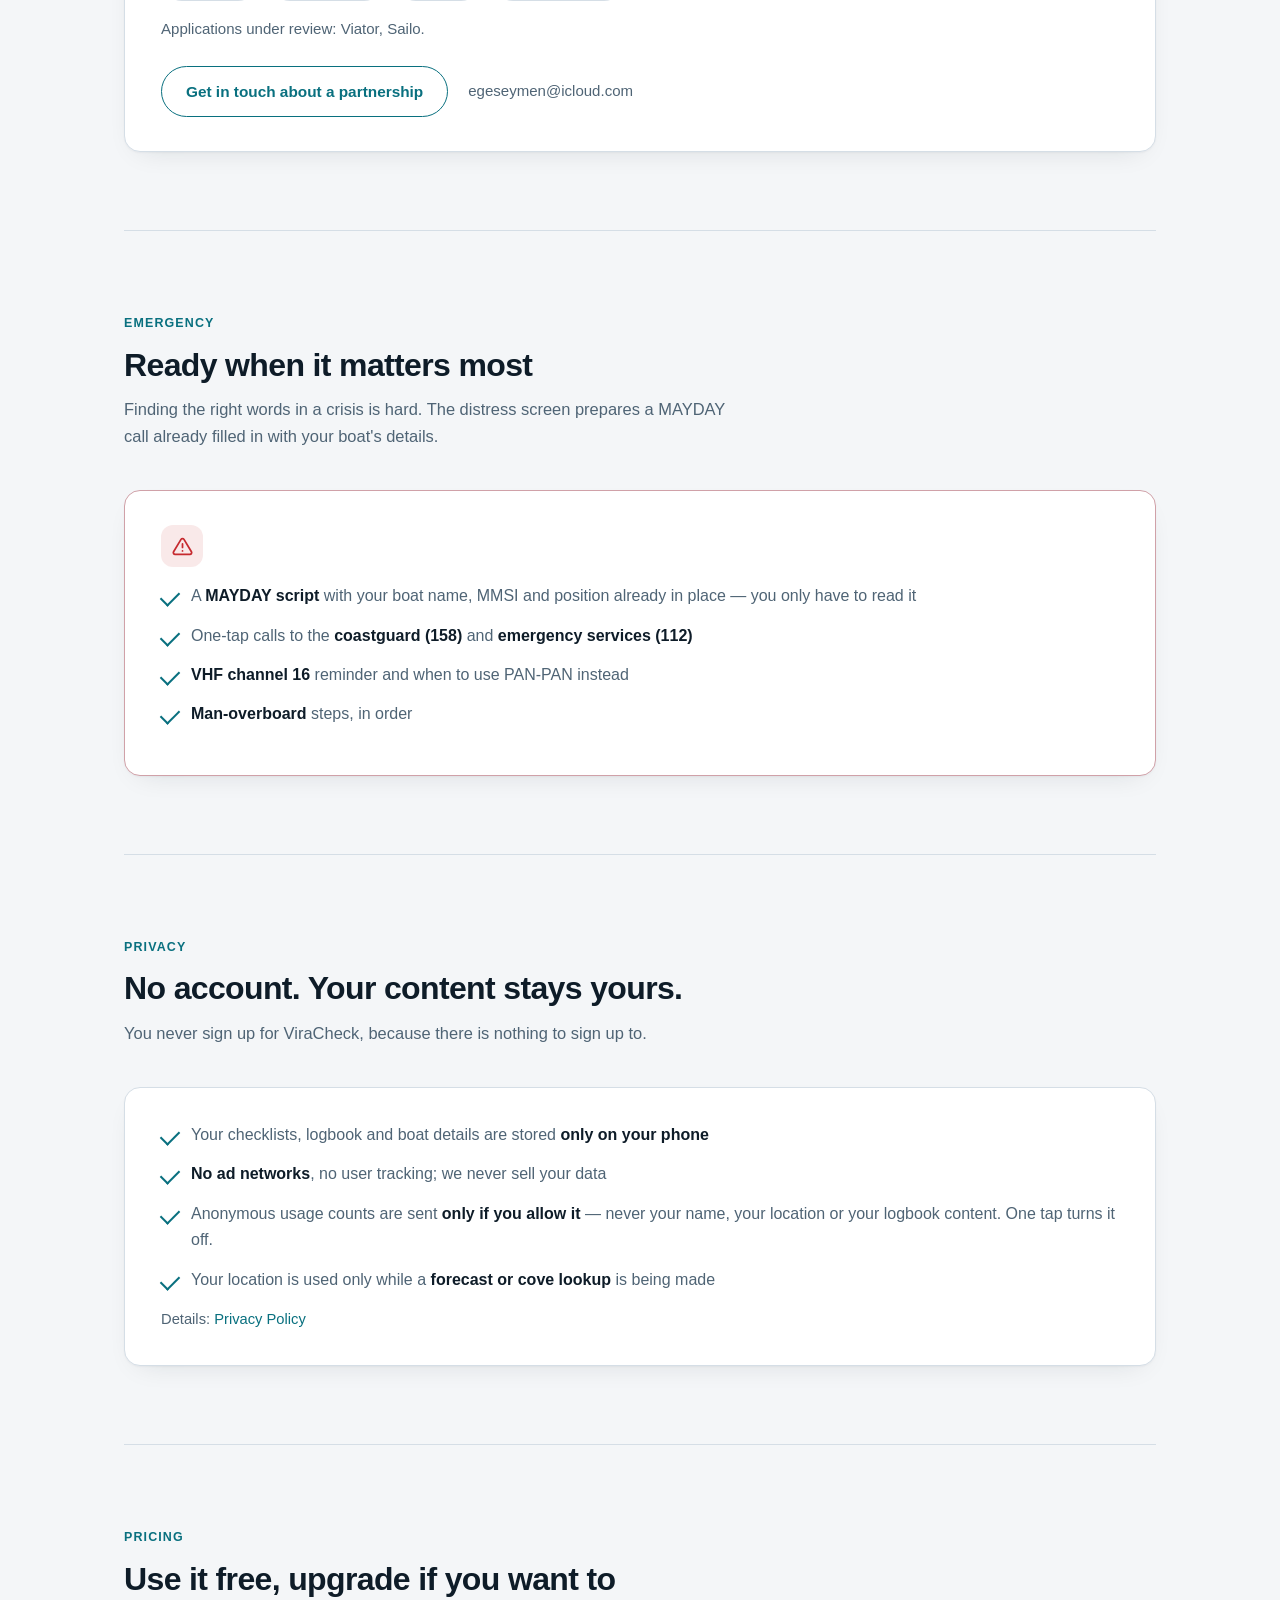
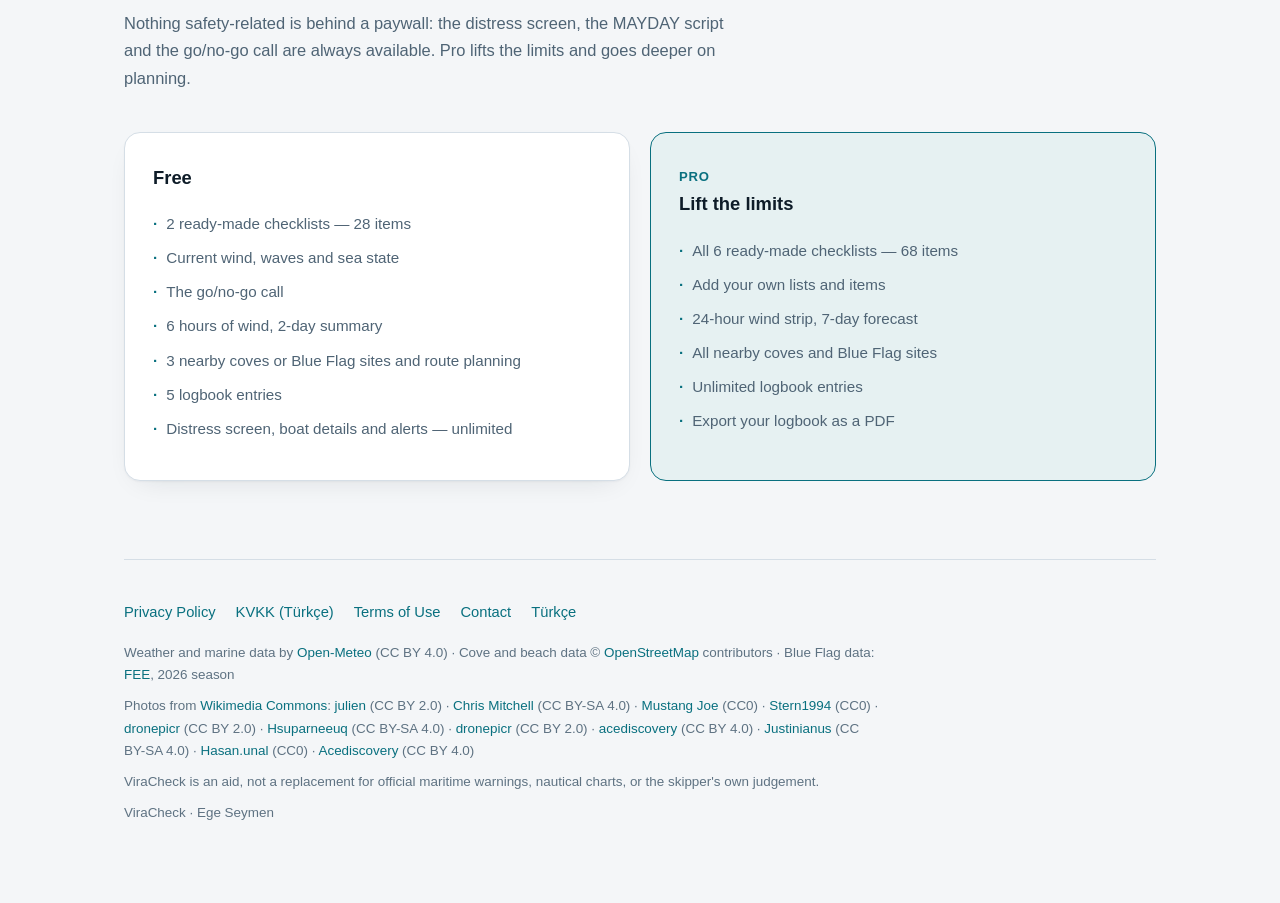
==== commit 42258c75: "Öne çıkan bölgelere Çeşme, Antalya ve İstanbul eklendi Üçü de yalnızca başlığın yanındaki "Ayrıca .." ====
--- a/index-en.html
+++ b/index-en.html
@@ -115,7 +115,7 @@
 
   <div class="regions-head">
     <h3>Featured destinations</h3>
-    <p>Plus Çeşme, Antalya, Istanbul, Mallorca and Miami</p>
+    <p>Plus Mallorca and Miami</p>
   </div>
   <div class="region-grid">
     <figure class="region">
@@ -133,6 +133,18 @@
     <figure class="region">
       <img src="img/bolge-fethiye.jpg" alt="The Ölüdeniz lagoon near Fethiye" width="1000" height="666" loading="lazy">
       <figcaption><b>Fethiye</b><span>Charter · Tours</span></figcaption>
+    </figure>
+    <figure class="region">
+      <img src="img/bolge-cesme.jpg" alt="The marina seen from the battlements of Çeşme Castle" width="1000" height="750" loading="lazy">
+      <figcaption><b>Çeşme</b><span>Charter · Tours</span></figcaption>
+    </figure>
+    <figure class="region">
+      <img src="img/bolge-antalya.jpg" alt="The old harbour of Kaleiçi, Antalya" width="1000" height="561" loading="lazy">
+      <figcaption><b>Antalya</b><span>Charter · Tours</span></figcaption>
+    </figure>
+    <figure class="region">
+      <img src="img/bolge-istanbul.jpg" alt="The Bosphorus in Istanbul with the Maiden's Tower and the bridge" width="1000" height="699" loading="lazy">
+      <figcaption><b>Istanbul</b><span>Charter · Tours</span></figcaption>
     </figure>
     <figure class="region">
       <img src="img/bolge-yunanistan.jpg" alt="The harbour of Hydra island, Greece" width="1000" height="666" loading="lazy">
@@ -414,7 +426,10 @@
     <a href="https://commons.wikimedia.org/wiki/File:Yachts_in_G%C3%B6cek_Bay,_Turkey_(49070927017).jpg">dronepicr</a> (CC BY 2.0) ·
     <a href="https://commons.wikimedia.org/wiki/File:%C3%96l%C3%BCdeniz_lagoon.jpg">Hsuparneeuq</a> (CC BY-SA 4.0) ·
     <a href="https://commons.wikimedia.org/wiki/File:Harbour_of_Hydra_island_(43058393960).jpg">dronepicr</a> (CC BY 2.0) ·
-    <a href="https://commons.wikimedia.org/wiki/File:View-of-Hvar-from-Harbour.jpg">acediscovery</a> (CC BY 4.0)
+    <a href="https://commons.wikimedia.org/wiki/File:View-of-Hvar-from-Harbour.jpg">acediscovery</a> (CC BY 4.0) ·
+    <a href="https://commons.wikimedia.org/wiki/File:%C3%87e%C5%9Fme_Kalesi_manzara_05.jpg">Justinianus</a> (CC BY-SA 4.0) ·
+    <a href="https://commons.wikimedia.org/wiki/File:Antalya_marina.jpg">Hasan.unal</a> (CC0) ·
+    <a href="https://commons.wikimedia.org/wiki/File:Ferry-Bosphorus-Istanbul-October-2012.jpg">Acediscovery</a> (CC BY 4.0)
   </p>
   <p class="fine">
     ViraCheck is an aid, not a replacement for official maritime warnings,
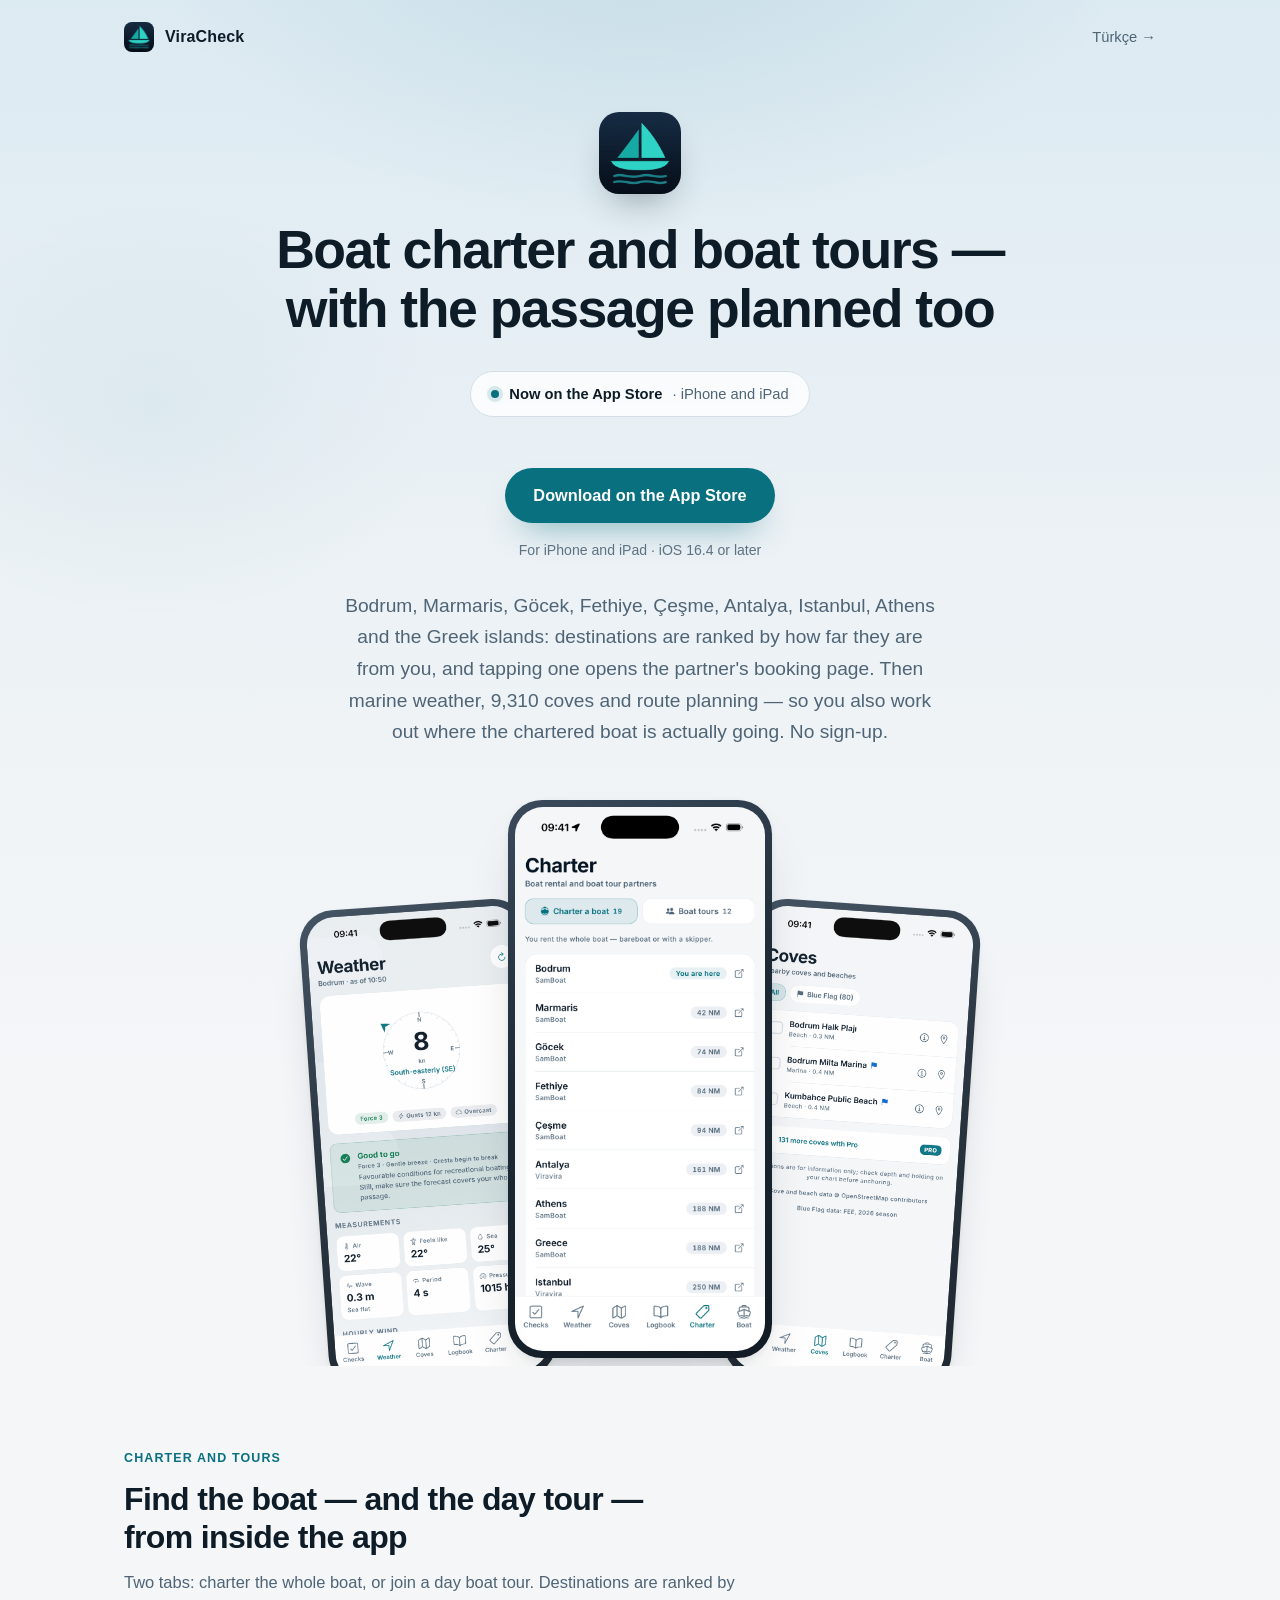
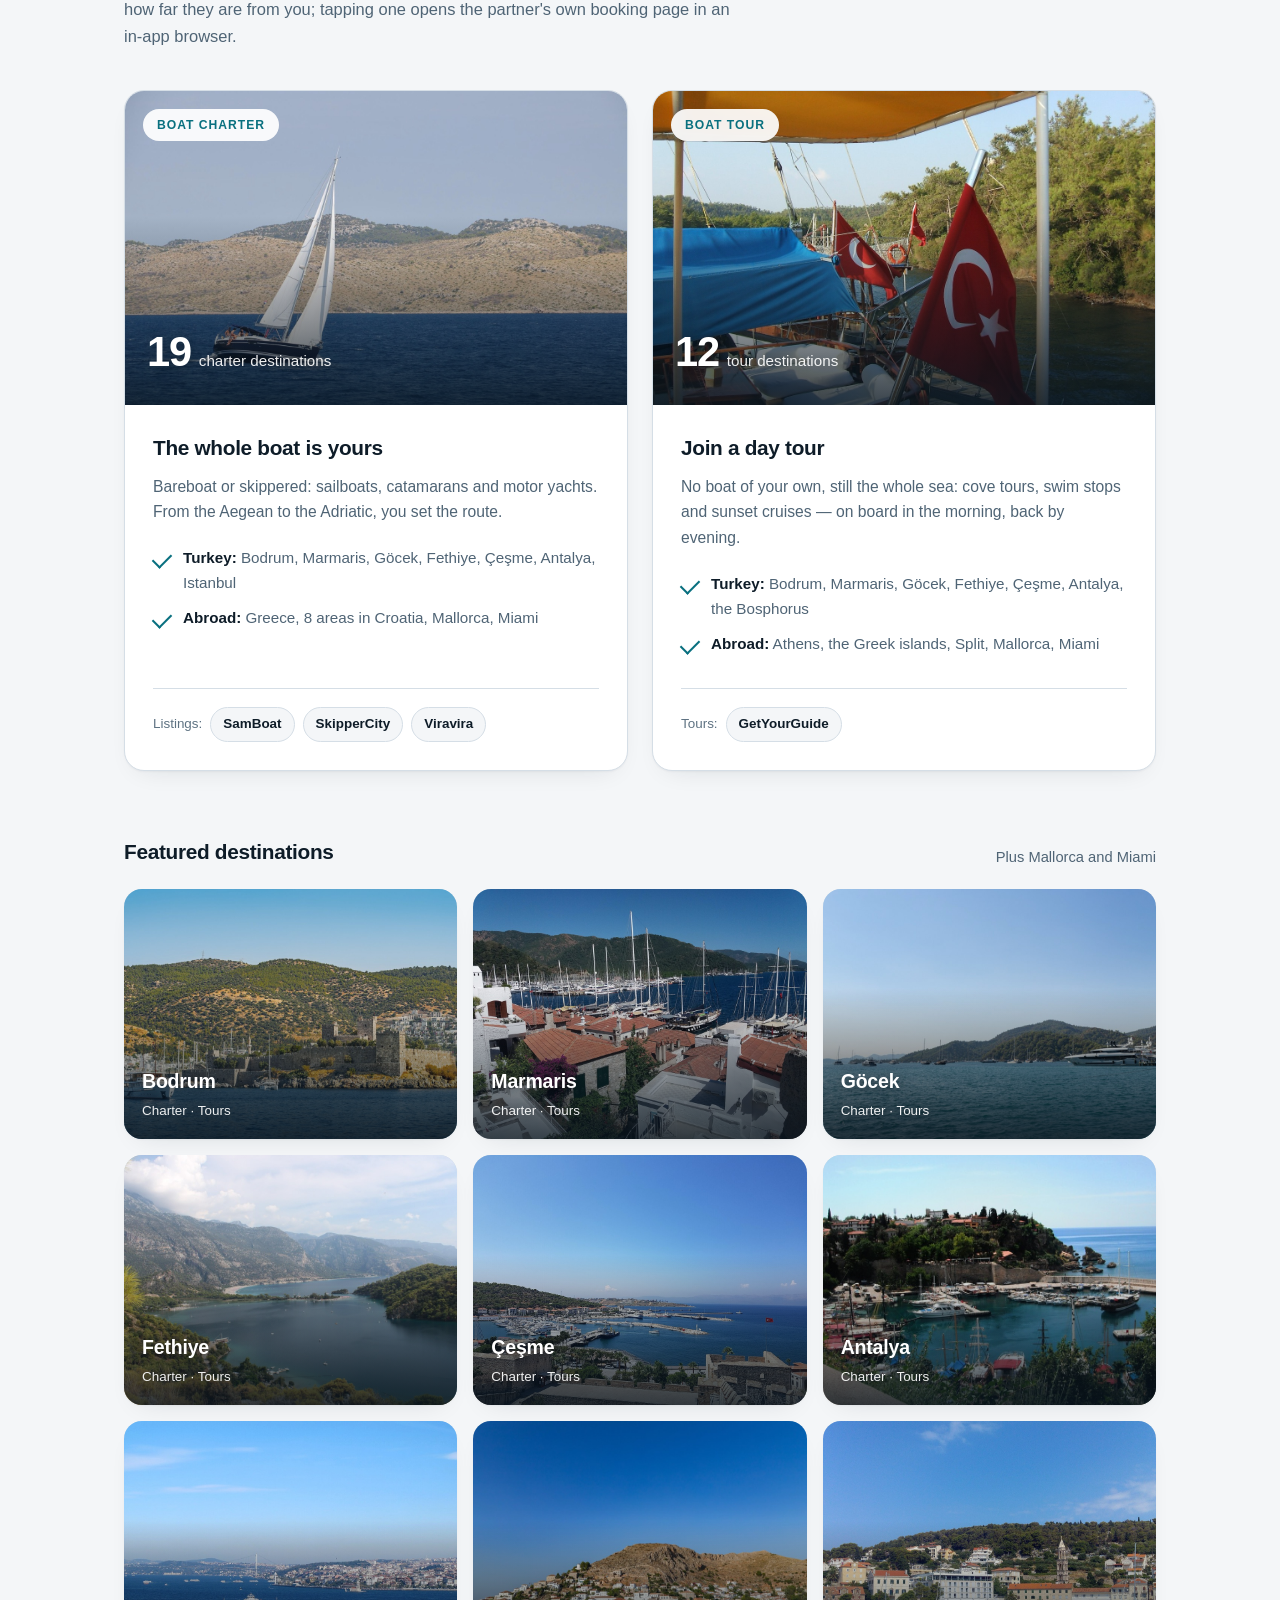
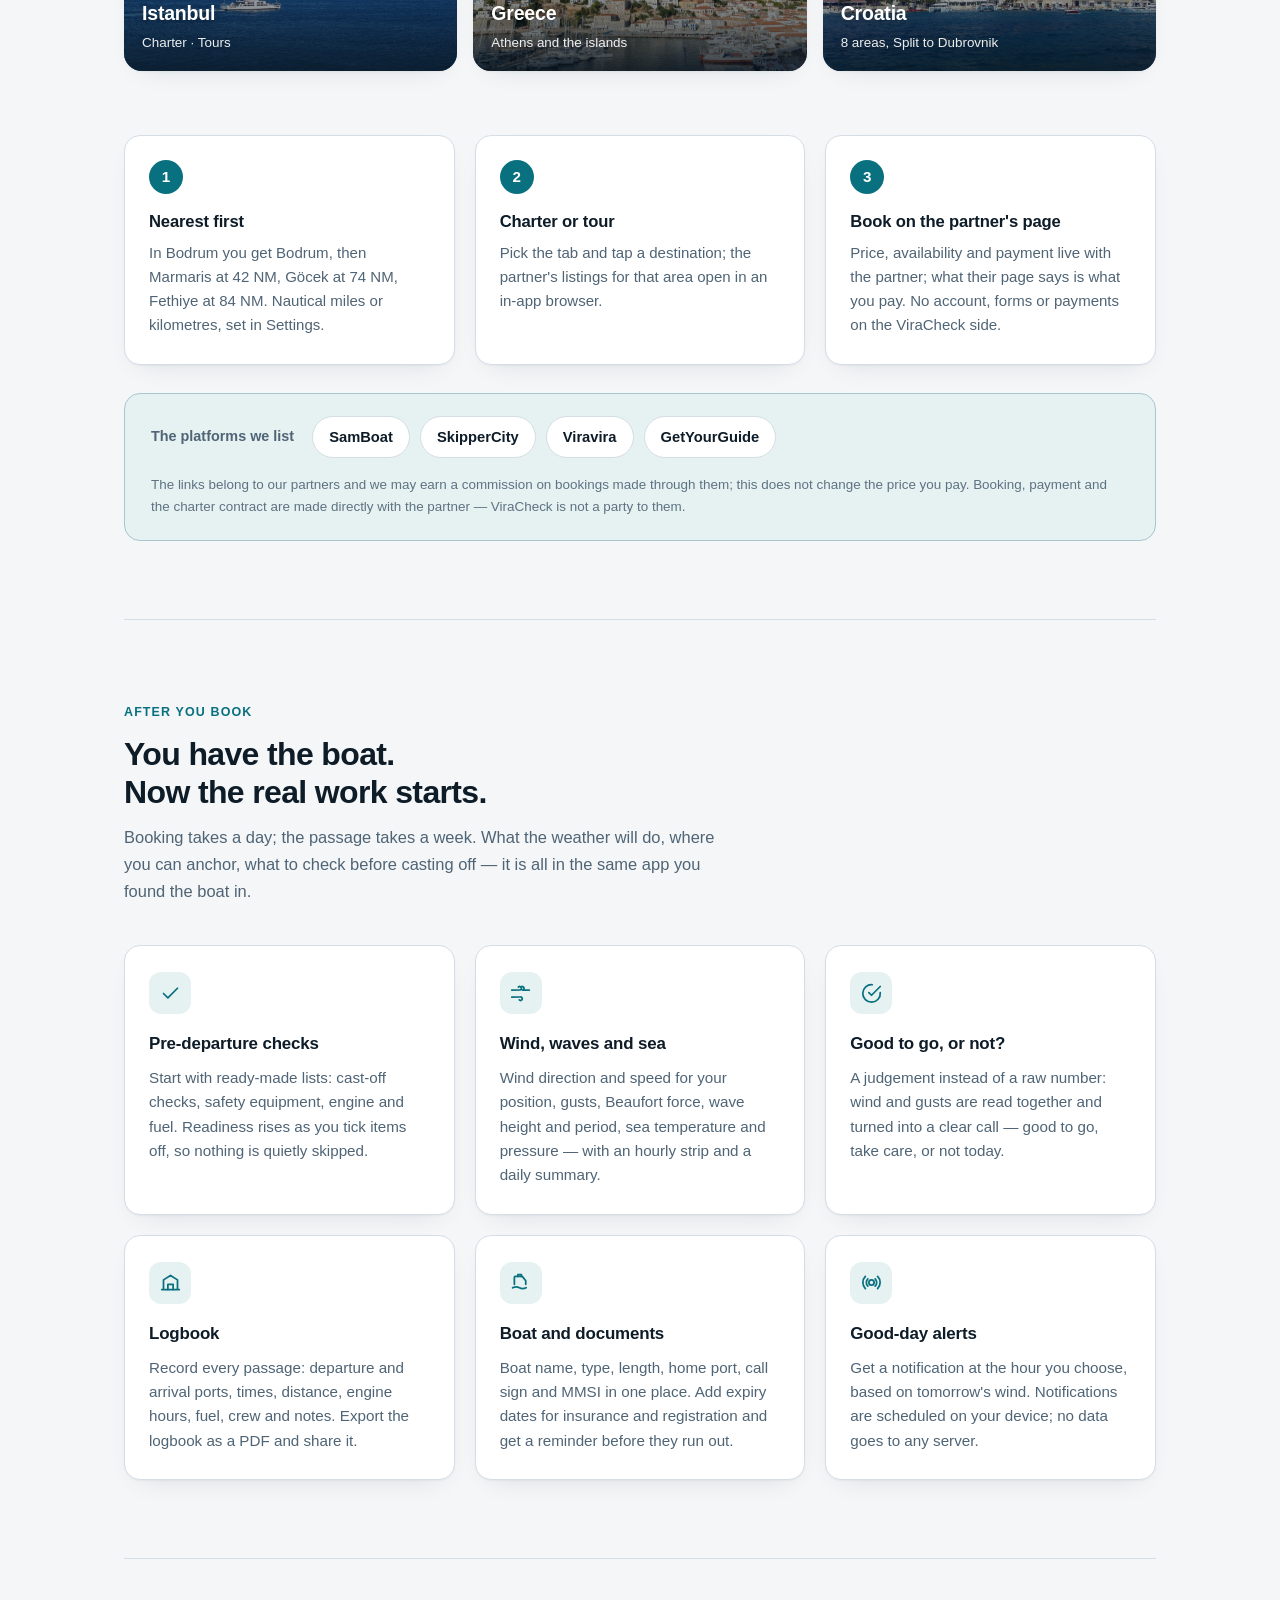
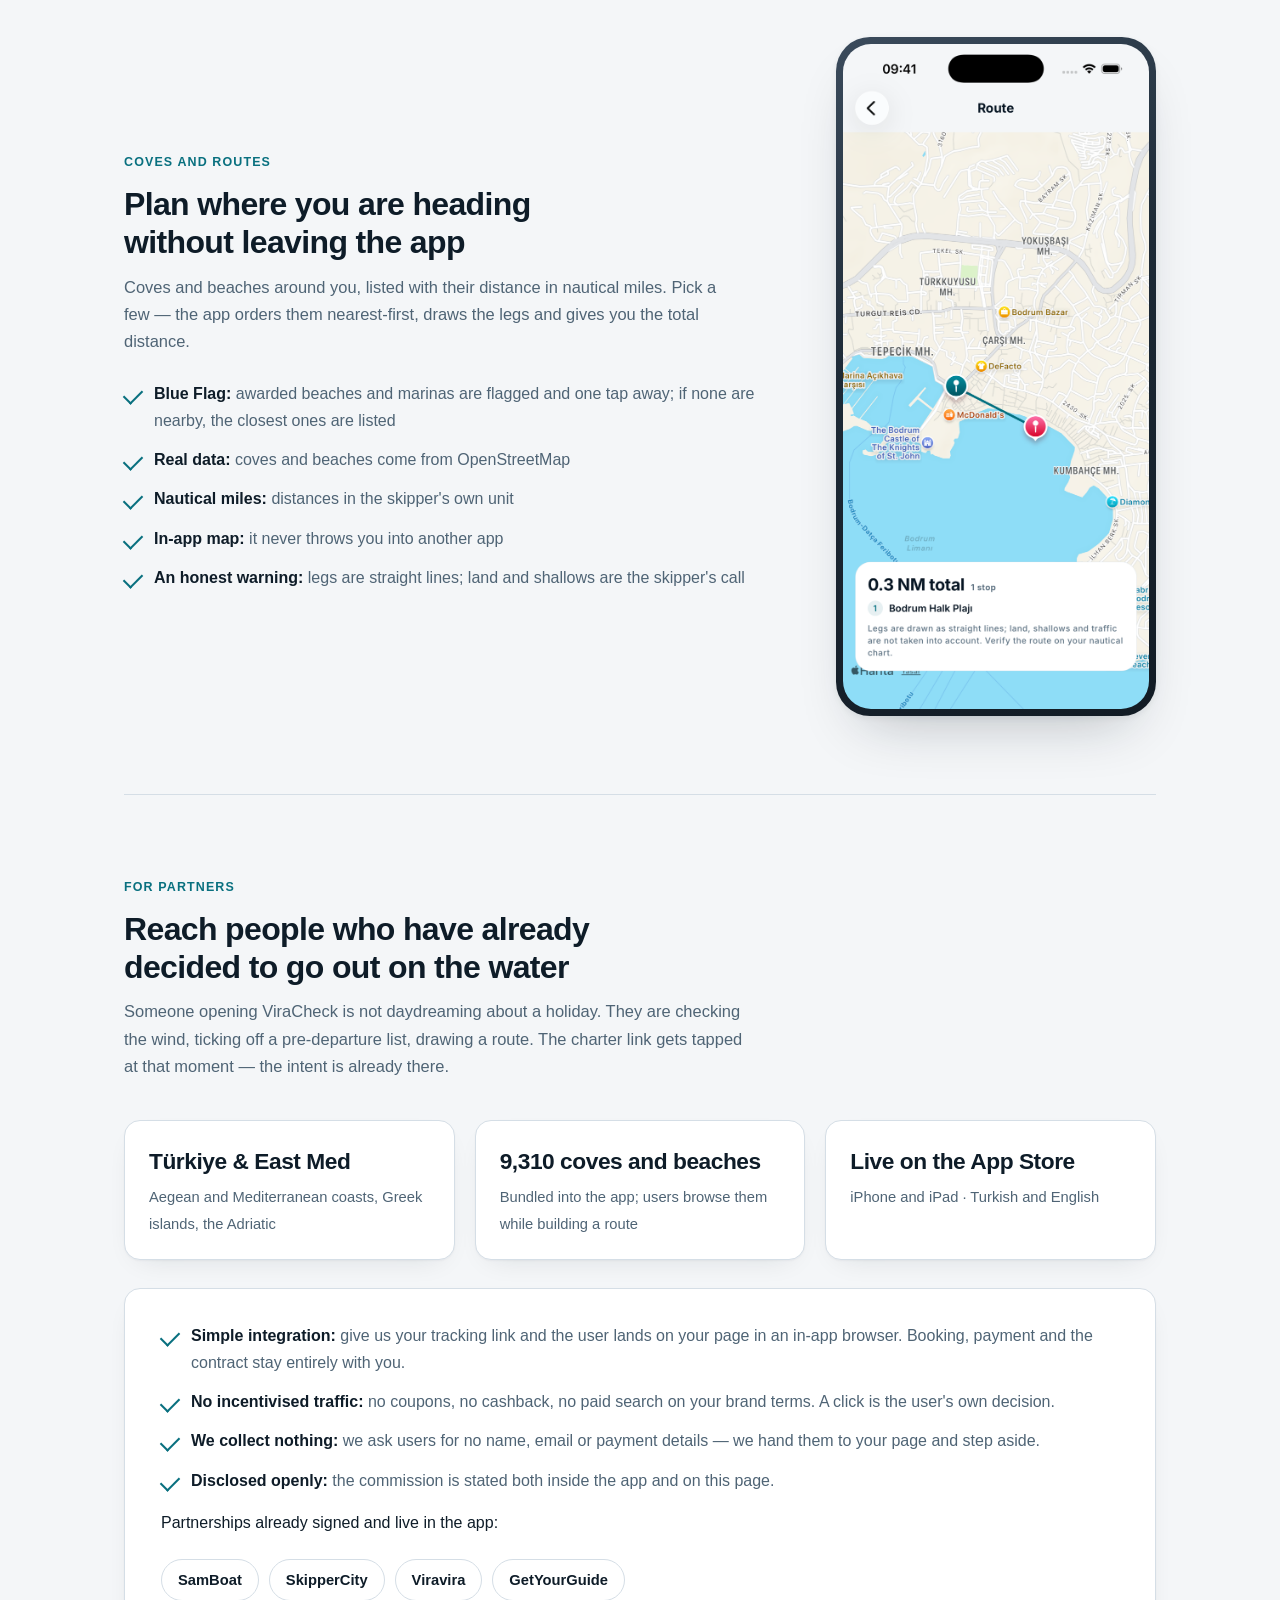
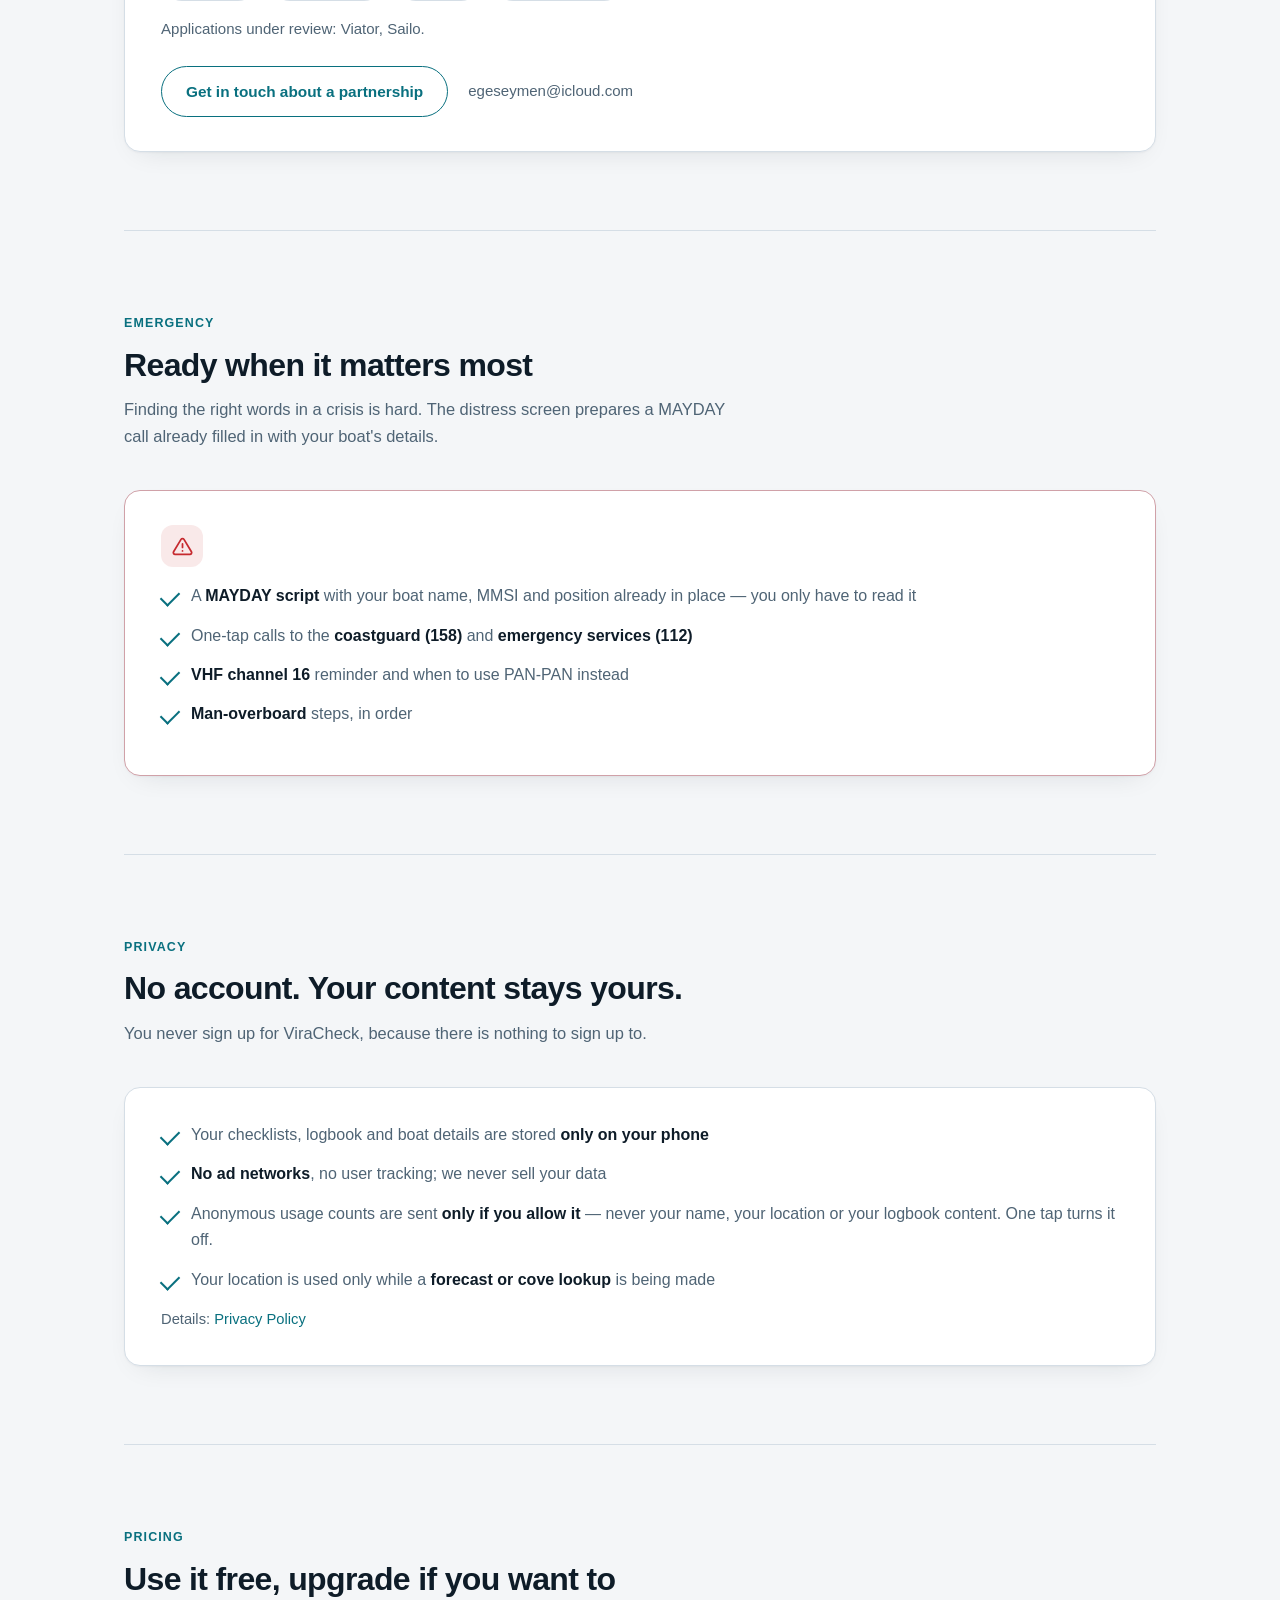
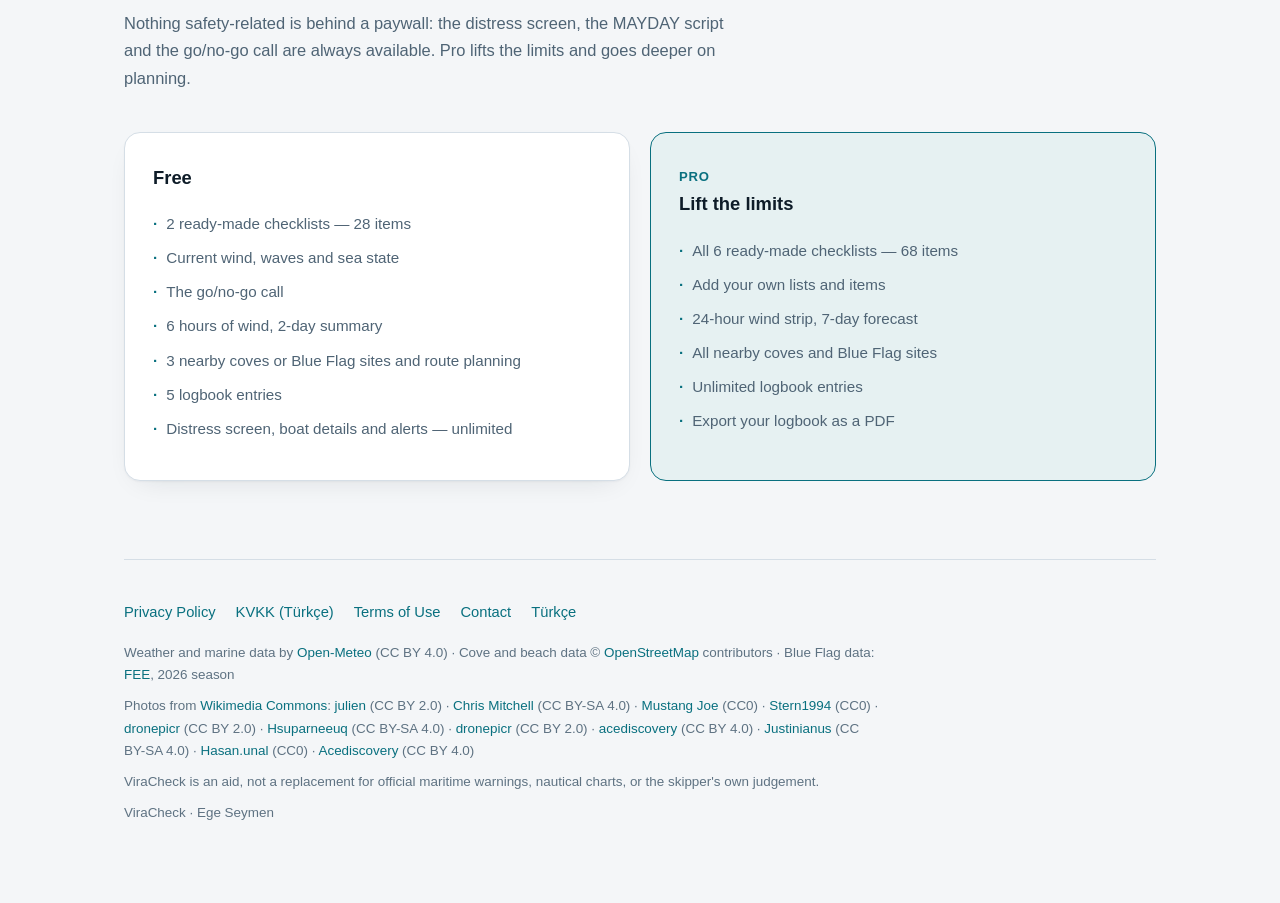
==== commit 09572c83: "App Store düğmesi telefonda ilk ekranda görünüyor Reklamdan gelen ziyaretçi düğmeyi görmek için seki" ====
--- a/index-en.html
+++ b/index-en.html
@@ -16,7 +16,7 @@
 <meta property="og:type" content="website">
 <meta property="og:url" content="https://egesey.github.io/viracheck/index-en.html">
 <meta property="og:image" content="https://egesey.github.io/viracheck/icon.png">
-<link rel="stylesheet" href="site.css?v=7">
+<link rel="stylesheet" href="site.css?v=8">
 </head>
 <body>
 
@@ -30,13 +30,6 @@
     <div class="hero-inner">
       <img class="mark" src="icon.png" alt="ViraCheck app icon" width="82" height="82">
       <h1>Boat charter and boat tours —<br>with the passage planned too</h1>
-      <p class="lead">
-        Bodrum, Marmaris, Göcek, Fethiye, Çeşme, Antalya, Istanbul, Athens and
-        the Greek islands: destinations are ranked by how far they are from
-        you, and tapping one opens the partner's booking page. Then marine
-        weather, 9,310 coves and route planning — so you also work out where
-        the chartered boat is actually going. No sign-up.
-      </p>
       <p class="pill"><span class="dot"></span><b>Now on the App Store</b> · iPhone and iPad</p>
       <!--
         Full canonical URL (storefront + slug + id). The short "/app/id…" form
@@ -45,6 +38,13 @@
       -->
       <p><a class="store-btn" href="https://apps.apple.com/us/app/viracheck/id6806044930" target="_blank" rel="noopener">Download on the App Store</a></p>
       <p class="store-not">For iPhone and iPad · iOS 16.4 or later</p>
+      <p class="lead">
+        Bodrum, Marmaris, Göcek, Fethiye, Çeşme, Antalya, Istanbul, Athens and
+        the Greek islands: destinations are ranked by how far they are from
+        you, and tapping one opens the partner's booking page. Then marine
+        weather, 9,310 coves and route planning — so you also work out where
+        the chartered boat is actually going. No sign-up.
+      </p>
 
       <!--
         The centre phone carries the page's promise. Chartering is the main
--- a/site.css
+++ b/site.css
@@ -68,9 +68,11 @@
   font-size:clamp(2rem, 5.2vw, 3.35rem); line-height:1.1;
   letter-spacing:-.028em; margin:0 0 18px; font-weight:700;
 }
+/* Paragraf düğmenin altında: reklamdan telefonla gelen ziyaretçi App Store
+ * düğmesini kaydırmadan, ilk ekranda görmeli. */
 .hero .lead{
   font-size:clamp(1.02rem, 1.8vw, 1.2rem); color:var(--muted);
-  max-width:600px; margin:0 auto 28px;
+  max-width:600px; margin:28px auto 0;
 }
 .pill{
   display:inline-flex; align-items:center; gap:10px;
@@ -336,6 +338,13 @@
 }
 @media (max-width:680px){
   section{padding:56px 0}
+  /* İlk ekranda App Store düğmesine yer açmak için kahramanın üstü sıkışıyor. */
+  .nav{padding:16px 0}
+  .hero-inner{padding-top:14px}
+  .hero .mark{width:64px; height:64px; border-radius:16px; margin-bottom:18px}
+  .hero h1{margin-bottom:14px}
+  .pill{padding:8px 16px; font-size:.86rem}
+  .store-btn{margin-top:16px}
   .grid, .plans, .partner-grid{grid-template-columns:1fr}
   .panel{padding:26px 22px}
   .offer-body{padding:22px 22px 24px}
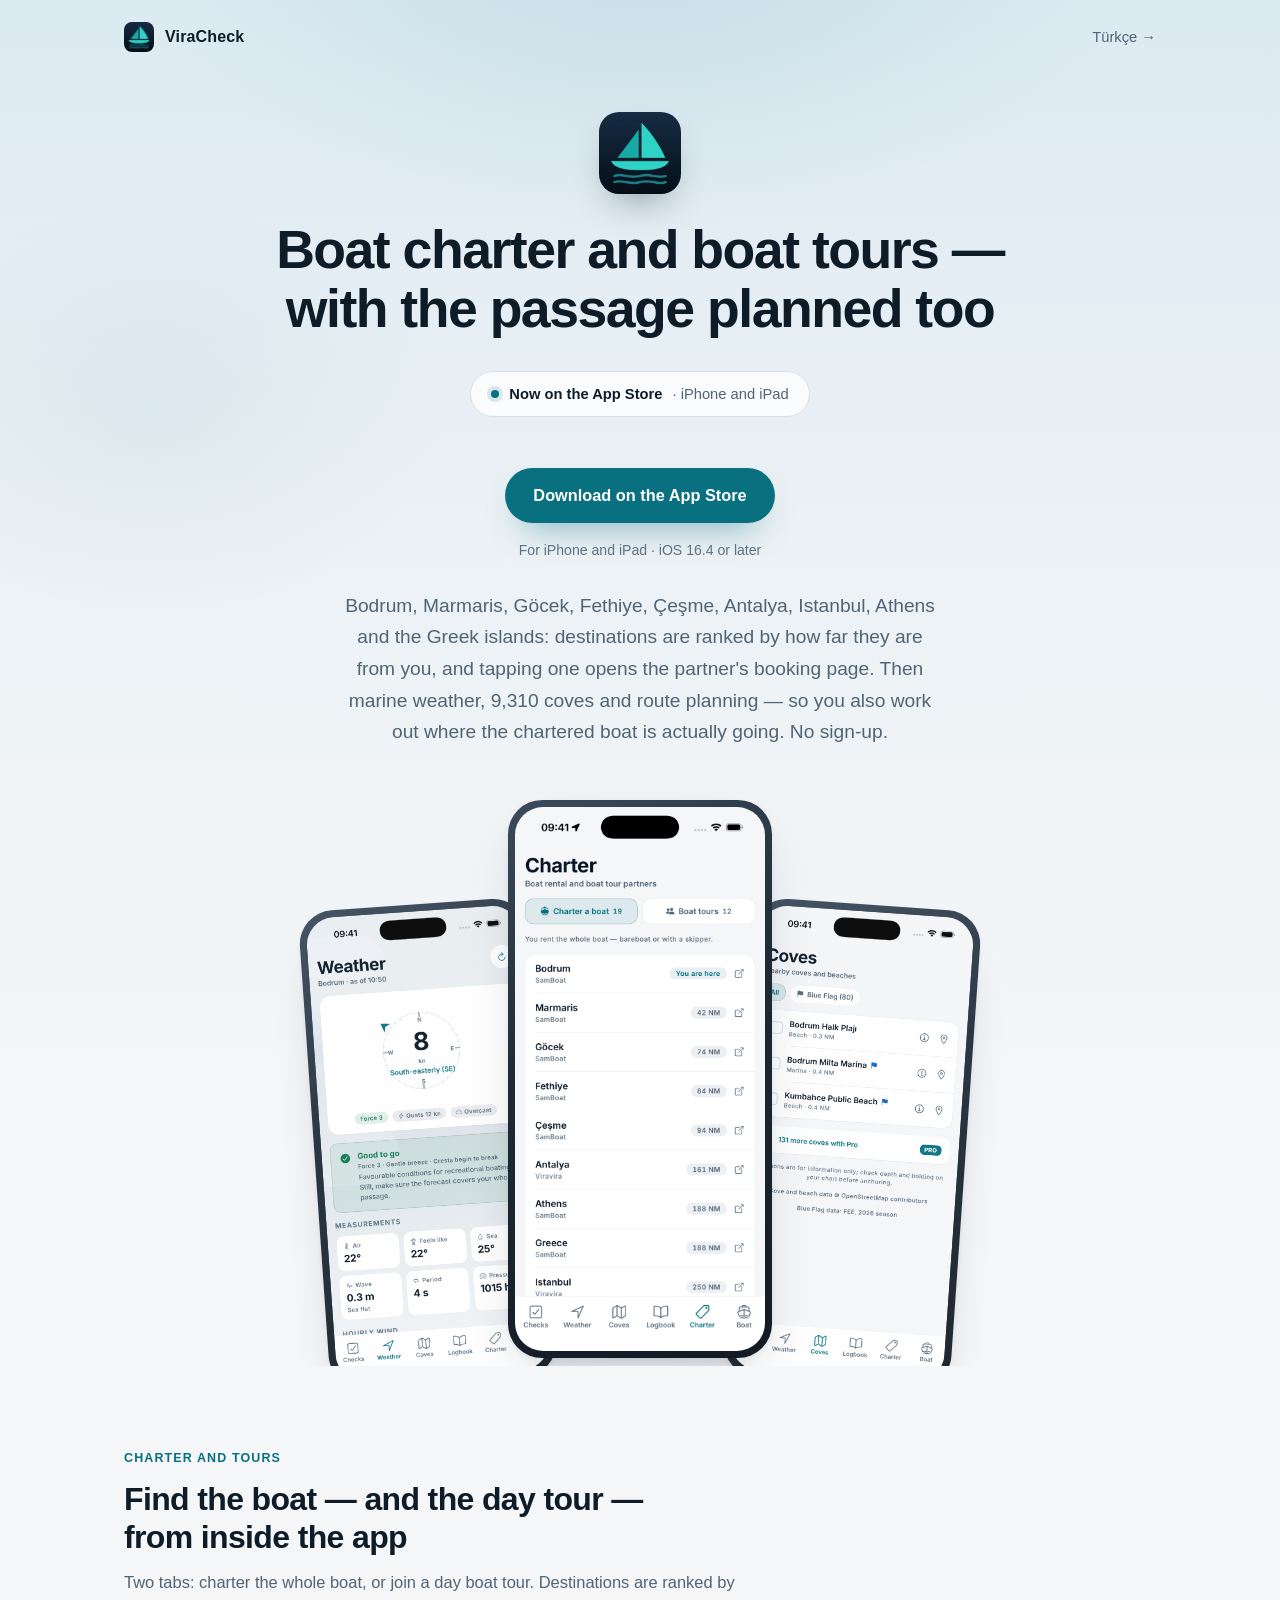
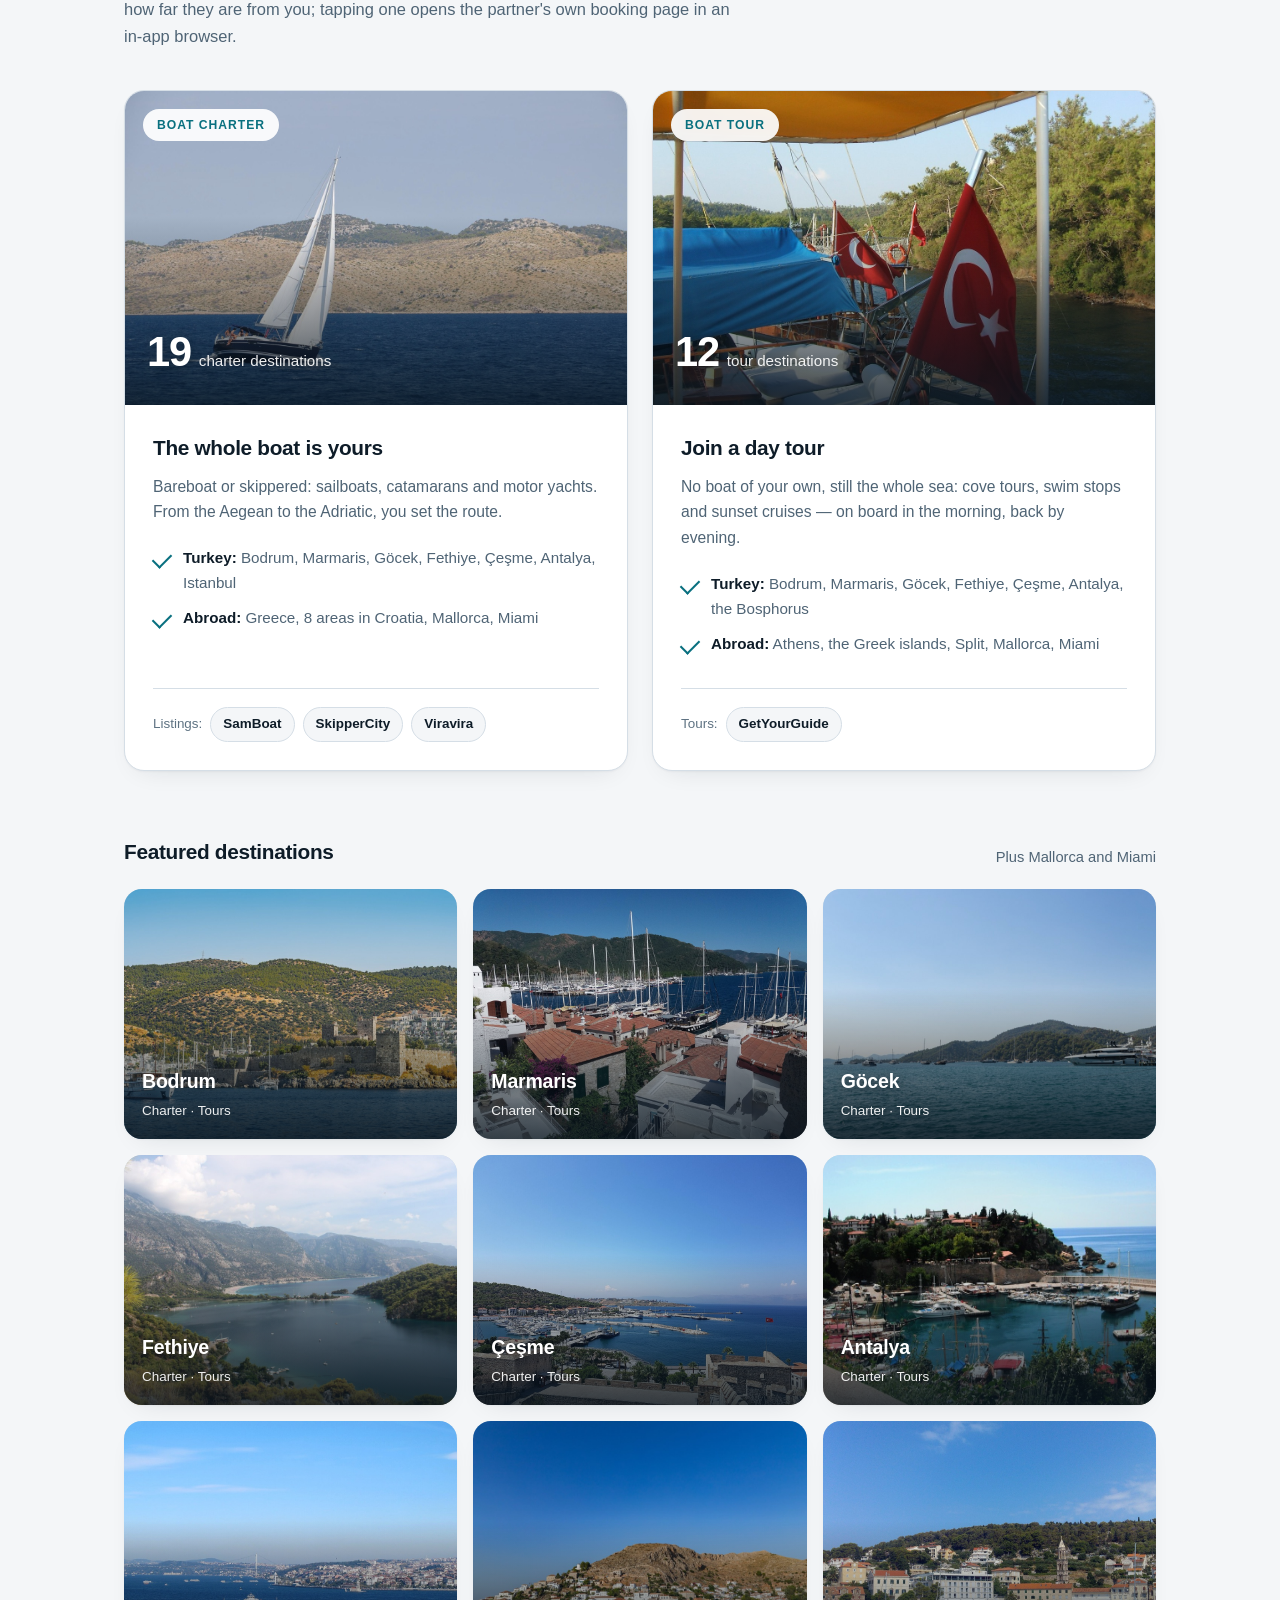
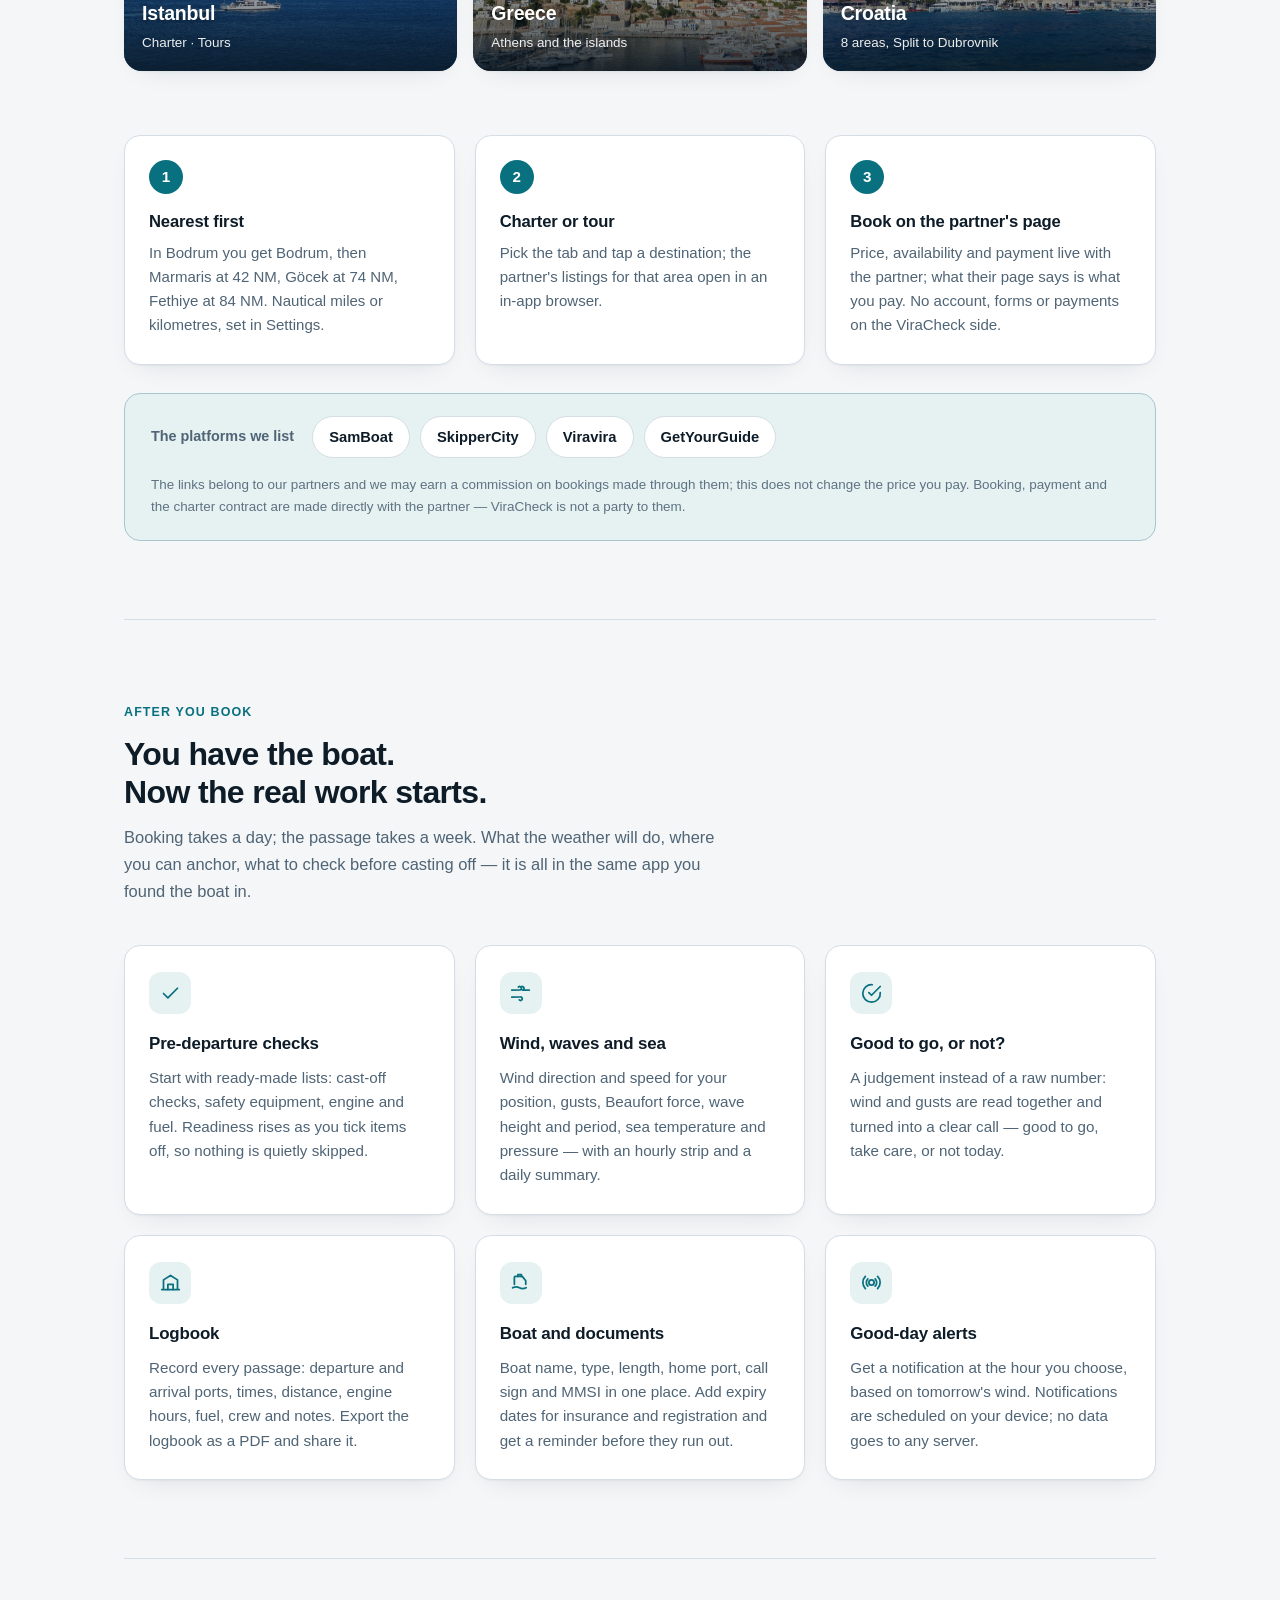
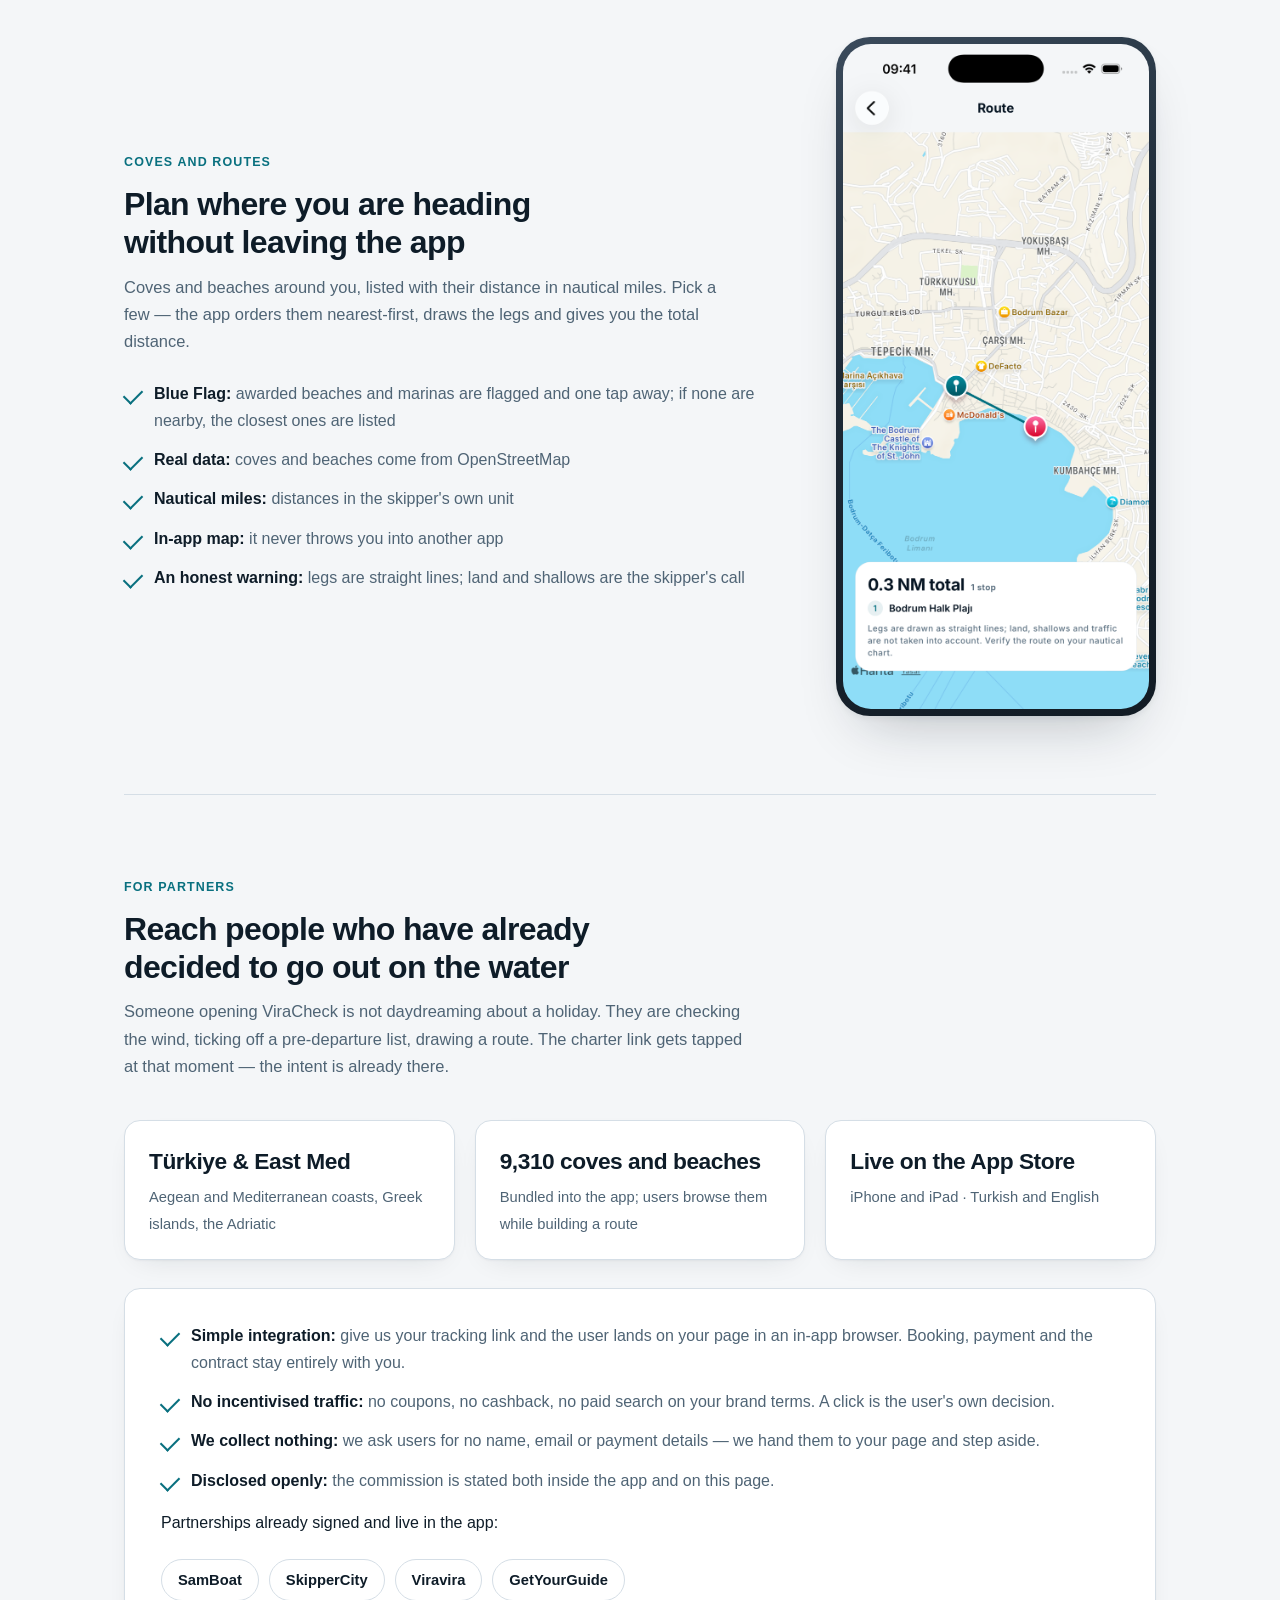
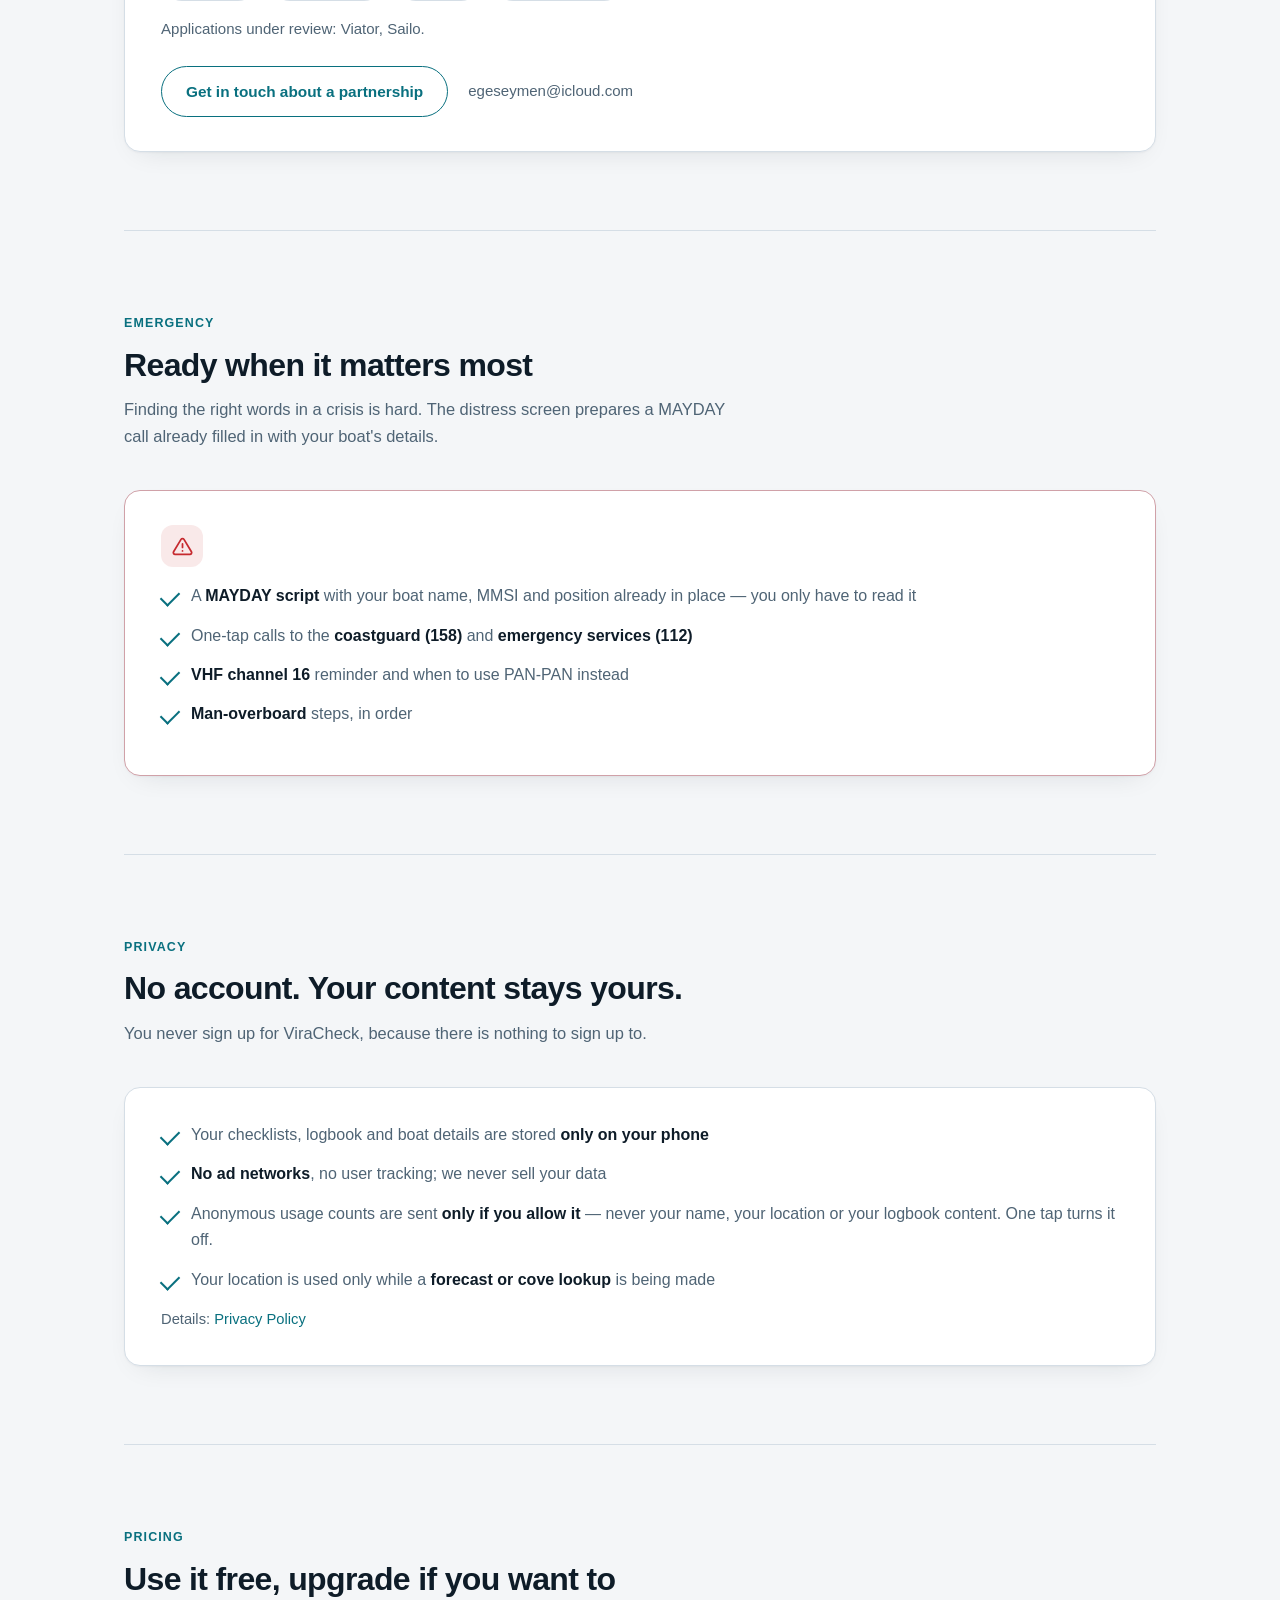
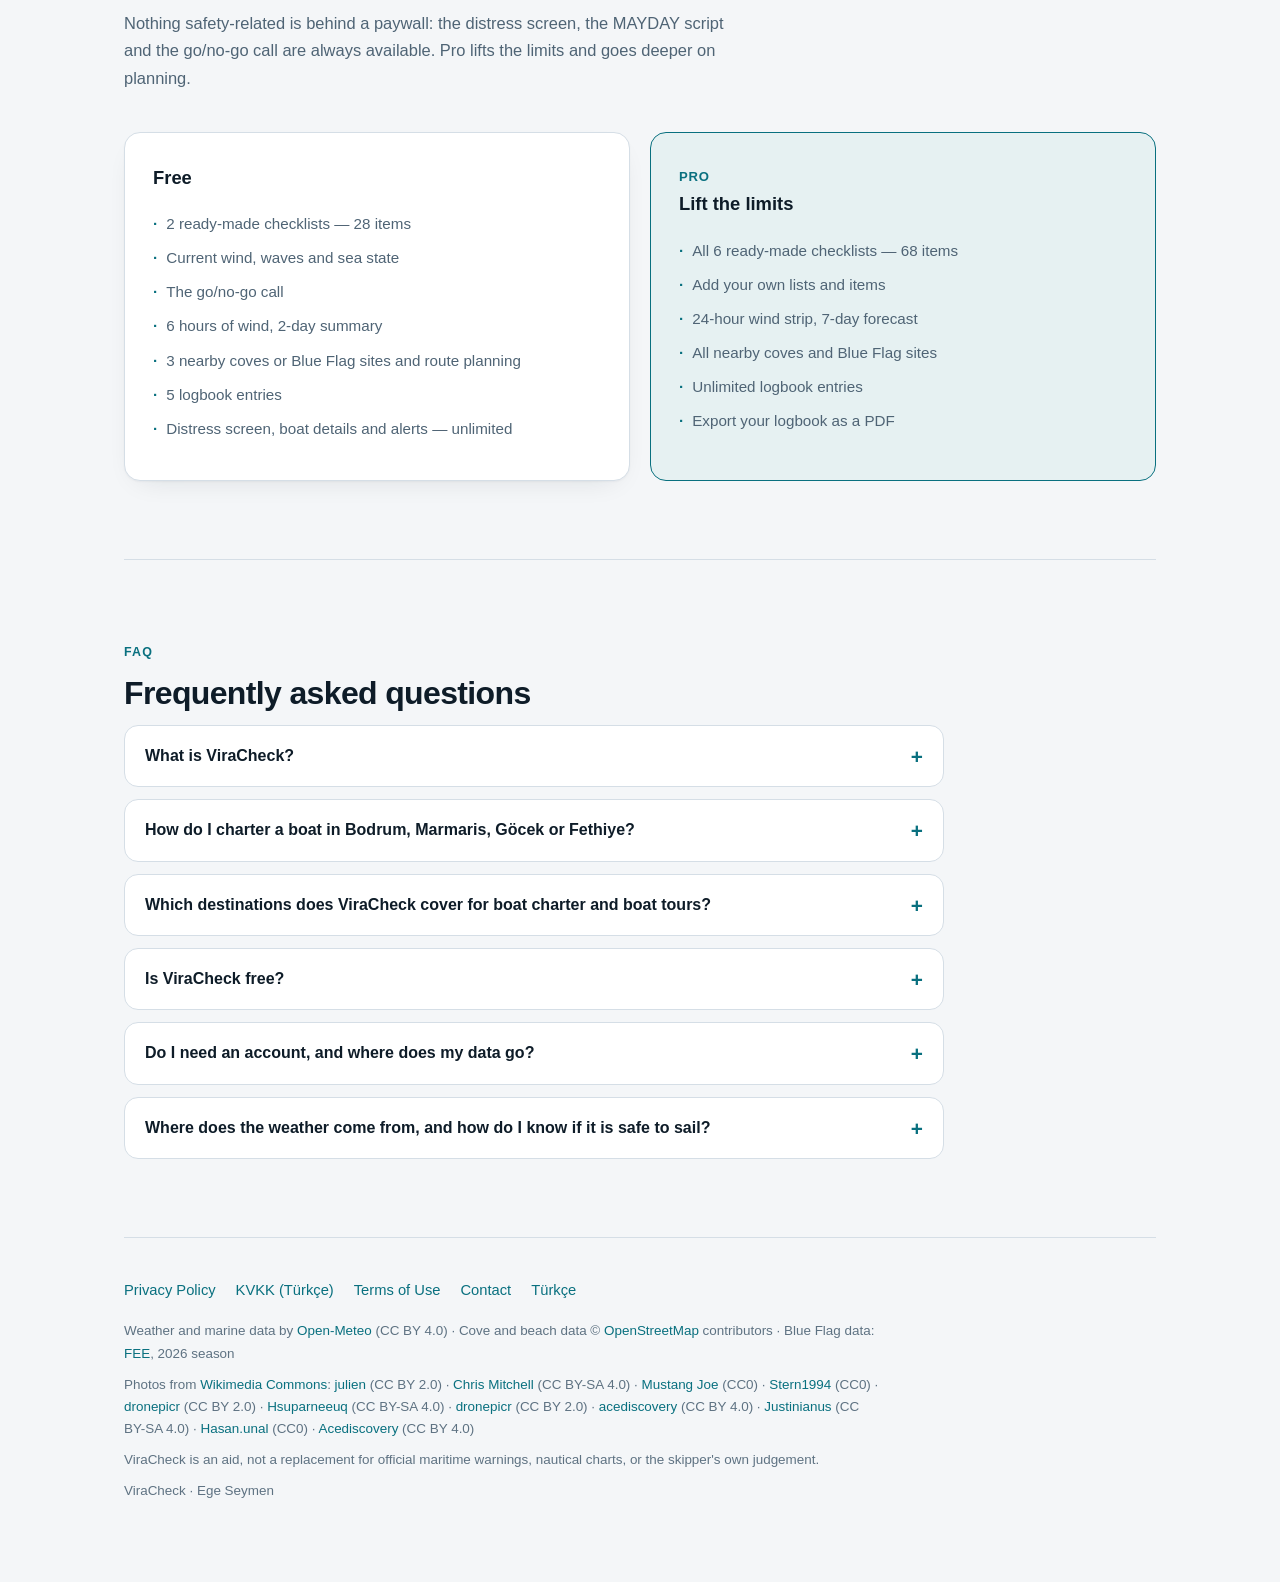
==== commit 6b349859: "GEO: yapısal veri, SSS, sitemap, llms.txt ve Google doğrulama" ====
--- a/index-en.html
+++ b/index-en.html
@@ -16,7 +16,146 @@
 <meta property="og:type" content="website">
 <meta property="og:url" content="https://egesey.github.io/viracheck/index-en.html">
 <meta property="og:image" content="https://egesey.github.io/viracheck/icon.png">
-<link rel="stylesheet" href="site.css?v=8">
+<link rel="alternate" hreflang="tr" href="https://egesey.github.io/viracheck/">
+<link rel="alternate" hreflang="en" href="https://egesey.github.io/viracheck/index-en.html">
+<link rel="alternate" hreflang="x-default" href="https://egesey.github.io/viracheck/">
+<link rel="sitemap" type="application/xml" href="sitemap.xml">
+<meta property="og:site_name" content="ViraCheck">
+<meta property="og:locale" content="en_US">
+<meta property="og:locale:alternate" content="tr_TR">
+<meta name="twitter:card" content="summary">
+<meta name="apple-itunes-app" content="app-id=6806044930">
+<script type="application/ld+json">
+{
+ "@context": "https://schema.org",
+ "@graph": [
+  {
+   "@type": "WebSite",
+   "@id": "https://egesey.github.io/viracheck/#website",
+   "url": "https://egesey.github.io/viracheck/",
+   "name": "ViraCheck",
+   "inLanguage": [
+    "tr",
+    "en"
+   ],
+   "publisher": {
+    "@id": "https://egesey.github.io/viracheck/#ege"
+   }
+  },
+  {
+   "@type": "Person",
+   "@id": "https://egesey.github.io/viracheck/#ege",
+   "name": "Ege Seymen",
+   "email": "egeseymen@icloud.com"
+  },
+  {
+   "@type": "MobileApplication",
+   "@id": "https://egesey.github.io/viracheck/#app",
+   "name": "ViraCheck",
+   "description": "Boat charter, day boat tours and passage planning for iPhone and iPad: marine weather, 9,310 coves, route planning, checklists, a logbook and an emergency screen.",
+   "url": "https://egesey.github.io/viracheck/index-en.html",
+   "downloadUrl": "https://apps.apple.com/us/app/viracheck/id6806044930",
+   "installUrl": "https://apps.apple.com/us/app/viracheck/id6806044930",
+   "sameAs": [
+    "https://apps.apple.com/tr/app/viracheck/id6806044930",
+    "https://apps.apple.com/us/app/viracheck/id6806044930"
+   ],
+   "image": "https://egesey.github.io/viracheck/icon.png",
+   "screenshot": [
+    "https://egesey.github.io/viracheck/screens/en/kiralama.png",
+    "https://egesey.github.io/viracheck/screens/en/hava.png",
+    "https://egesey.github.io/viracheck/screens/en/koylar.png",
+    "https://egesey.github.io/viracheck/screens/en/rota.png",
+    "https://egesey.github.io/viracheck/screens/en/kontrol.png"
+   ],
+   "operatingSystem": "iOS 16.4 or later",
+   "applicationCategory": "TravelApplication",
+   "applicationSubCategory": "Boating & Navigation",
+   "inLanguage": [
+    "tr",
+    "en"
+   ],
+   "featureList": [
+    "Boat charter (19 destinations)",
+    "Day boat tours (12 destinations)",
+    "Wind, wave and sea state",
+    "Go/no-go sailing advice",
+    "9,310 coves and beaches with Blue Flag filter",
+    "Route planning in nautical miles",
+    "Pre-departure checklists",
+    "Logbook with PDF export",
+    "MAYDAY script and emergency screen",
+    "No account required"
+   ],
+   "author": {
+    "@id": "https://egesey.github.io/viracheck/#ege"
+   },
+   "offers": {
+    "@type": "Offer",
+    "price": "0",
+    "priceCurrency": "USD",
+    "category": "free"
+   }
+  },
+  {
+   "@type": "FAQPage",
+   "@id": "https://egesey.github.io/viracheck/index-en.html#faq",
+   "inLanguage": "en",
+   "mainEntity": [
+    {
+     "@type": "Question",
+     "name": "What is ViraCheck?",
+     "acceptedAnswer": {
+      "@type": "Answer",
+      "text": "ViraCheck is a boat charter, boat tour and passage-planning app for iPhone and iPad. It brings together finding a boat charter or day boat tour on the Turkish, Greek and Adriatic coasts with marine weather, 9,310 coves and beaches, route planning, pre-departure checklists, a logbook and an emergency (MAYDAY) screen."
+     }
+    },
+    {
+     "@type": "Question",
+     "name": "How do I charter a boat in Bodrum, Marmaris, Göcek or Fethiye?",
+     "acceptedAnswer": {
+      "@type": "Answer",
+      "text": "Open the Charter tab in ViraCheck. Destinations are ranked by how far they are from you; tapping one opens SamBoat, SkipperCity or Viravira listings for that area in an in-app browser. Price, availability, payment and the charter contract are handled directly by the partner."
+     }
+    },
+    {
+     "@type": "Question",
+     "name": "Which destinations does ViraCheck cover for boat charter and boat tours?",
+     "acceptedAnswer": {
+      "@type": "Answer",
+      "text": "There are 19 charter destinations: Bodrum, Marmaris, Göcek, Fethiye, Çeşme, Antalya and Istanbul in Turkey, plus Greece, 8 areas in Croatia, Mallorca and Miami. Day boat tours (via GetYourGuide) cover 12 destinations: Bodrum, Marmaris, Göcek, Fethiye, Çeşme, Antalya, the Bosphorus, Athens, the Greek islands, Split, Mallorca and Miami."
+     }
+    },
+    {
+     "@type": "Question",
+     "name": "Is ViraCheck free?",
+     "acceptedAnswer": {
+      "@type": "Answer",
+      "text": "Yes, it is free to download and use. Safety features such as the emergency screen, the MAYDAY script and the go/no-go sailing advice are always free. An optional Pro subscription adds a 7-day forecast, all checklists, all nearby coves, unlimited trip logs and PDF logbook export."
+     }
+    },
+    {
+     "@type": "Question",
+     "name": "Do I need an account, and where does my data go?",
+     "acceptedAnswer": {
+      "@type": "Answer",
+      "text": "There is no account. Checklists, the logbook and boat details are stored only on your phone. There is no ad network and no user tracking; your location is used only for the forecast and the cove search."
+     }
+    },
+    {
+     "@type": "Question",
+     "name": "Where does the weather come from, and how do I know if it is safe to sail?",
+     "acceptedAnswer": {
+      "@type": "Answer",
+      "text": "Wind, gusts, waves and sea temperature come from Open-Meteo, and coves and beaches from OpenStreetMap. The app weighs wind and gusts together and turns them into clear advice: go, take care, or not today. ViraCheck is an aid; it does not replace official marine warnings or the skipper's judgement."
+     }
+    }
+   ]
+  }
+ ]
+}
+</script>
+<link rel="stylesheet" href="site.css?v=9">
 </head>
 <body>
 
@@ -404,6 +543,37 @@
   </div>
 </section>
 
+<section id="faq">
+  <p class="eyebrow">FAQ</p>
+  <h2>Frequently asked questions</h2>
+  <div class="faq">
+    <details class="faq-item">
+      <summary>What is ViraCheck?</summary>
+      <p>ViraCheck is a boat charter, boat tour and passage-planning app for iPhone and iPad. It brings together finding a boat charter or day boat tour on the Turkish, Greek and Adriatic coasts with marine weather, 9,310 coves and beaches, route planning, pre-departure checklists, a logbook and an emergency (MAYDAY) screen.</p>
+    </details>
+    <details class="faq-item">
+      <summary>How do I charter a boat in Bodrum, Marmaris, Göcek or Fethiye?</summary>
+      <p>Open the Charter tab in ViraCheck. Destinations are ranked by how far they are from you; tapping one opens SamBoat, SkipperCity or Viravira listings for that area in an in-app browser. Price, availability, payment and the charter contract are handled directly by the partner.</p>
+    </details>
+    <details class="faq-item">
+      <summary>Which destinations does ViraCheck cover for boat charter and boat tours?</summary>
+      <p>There are 19 charter destinations: Bodrum, Marmaris, Göcek, Fethiye, Çeşme, Antalya and Istanbul in Turkey, plus Greece, 8 areas in Croatia, Mallorca and Miami. Day boat tours (via GetYourGuide) cover 12 destinations: Bodrum, Marmaris, Göcek, Fethiye, Çeşme, Antalya, the Bosphorus, Athens, the Greek islands, Split, Mallorca and Miami.</p>
+    </details>
+    <details class="faq-item">
+      <summary>Is ViraCheck free?</summary>
+      <p>Yes, it is free to download and use. Safety features such as the emergency screen, the MAYDAY script and the go/no-go sailing advice are always free. An optional Pro subscription adds a 7-day forecast, all checklists, all nearby coves, unlimited trip logs and PDF logbook export.</p>
+    </details>
+    <details class="faq-item">
+      <summary>Do I need an account, and where does my data go?</summary>
+      <p>There is no account. Checklists, the logbook and boat details are stored only on your phone. There is no ad network and no user tracking; your location is used only for the forecast and the cove search.</p>
+    </details>
+    <details class="faq-item">
+      <summary>Where does the weather come from, and how do I know if it is safe to sail?</summary>
+      <p>Wind, gusts, waves and sea temperature come from Open-Meteo, and coves and beaches from OpenStreetMap. The app weighs wind and gusts together and turns them into clear advice: go, take care, or not today. ViraCheck is an aid; it does not replace official marine warnings or the skipper's judgement.</p>
+    </details>
+  </div>
+</section>
+
 <footer>
   <p class="links">
     <a href="privacy-en.html">Privacy Policy</a>
--- a/site.css
+++ b/site.css
@@ -374,3 +374,12 @@
   .stage .left{margin-right:-50px}
   .stage .right{margin-left:-50px}
 }
+
+/* SSS / FAQ */
+.faq{display:grid; gap:12px; max-width:820px}
+.faq-item{background:var(--card); border:1px solid var(--line); border-radius:14px; padding:0 20px}
+.faq-item summary{cursor:pointer; list-style:none; padding:17px 28px 17px 0; font-weight:600; position:relative}
+.faq-item summary::-webkit-details-marker{display:none}
+.faq-item summary::after{content:"+"; position:absolute; right:0; top:14px; font-size:1.3rem; color:var(--accent)}
+.faq-item[open] summary::after{content:"\2212"}
+.faq-item p{margin:0 0 18px; color:var(--muted); line-height:1.65}
